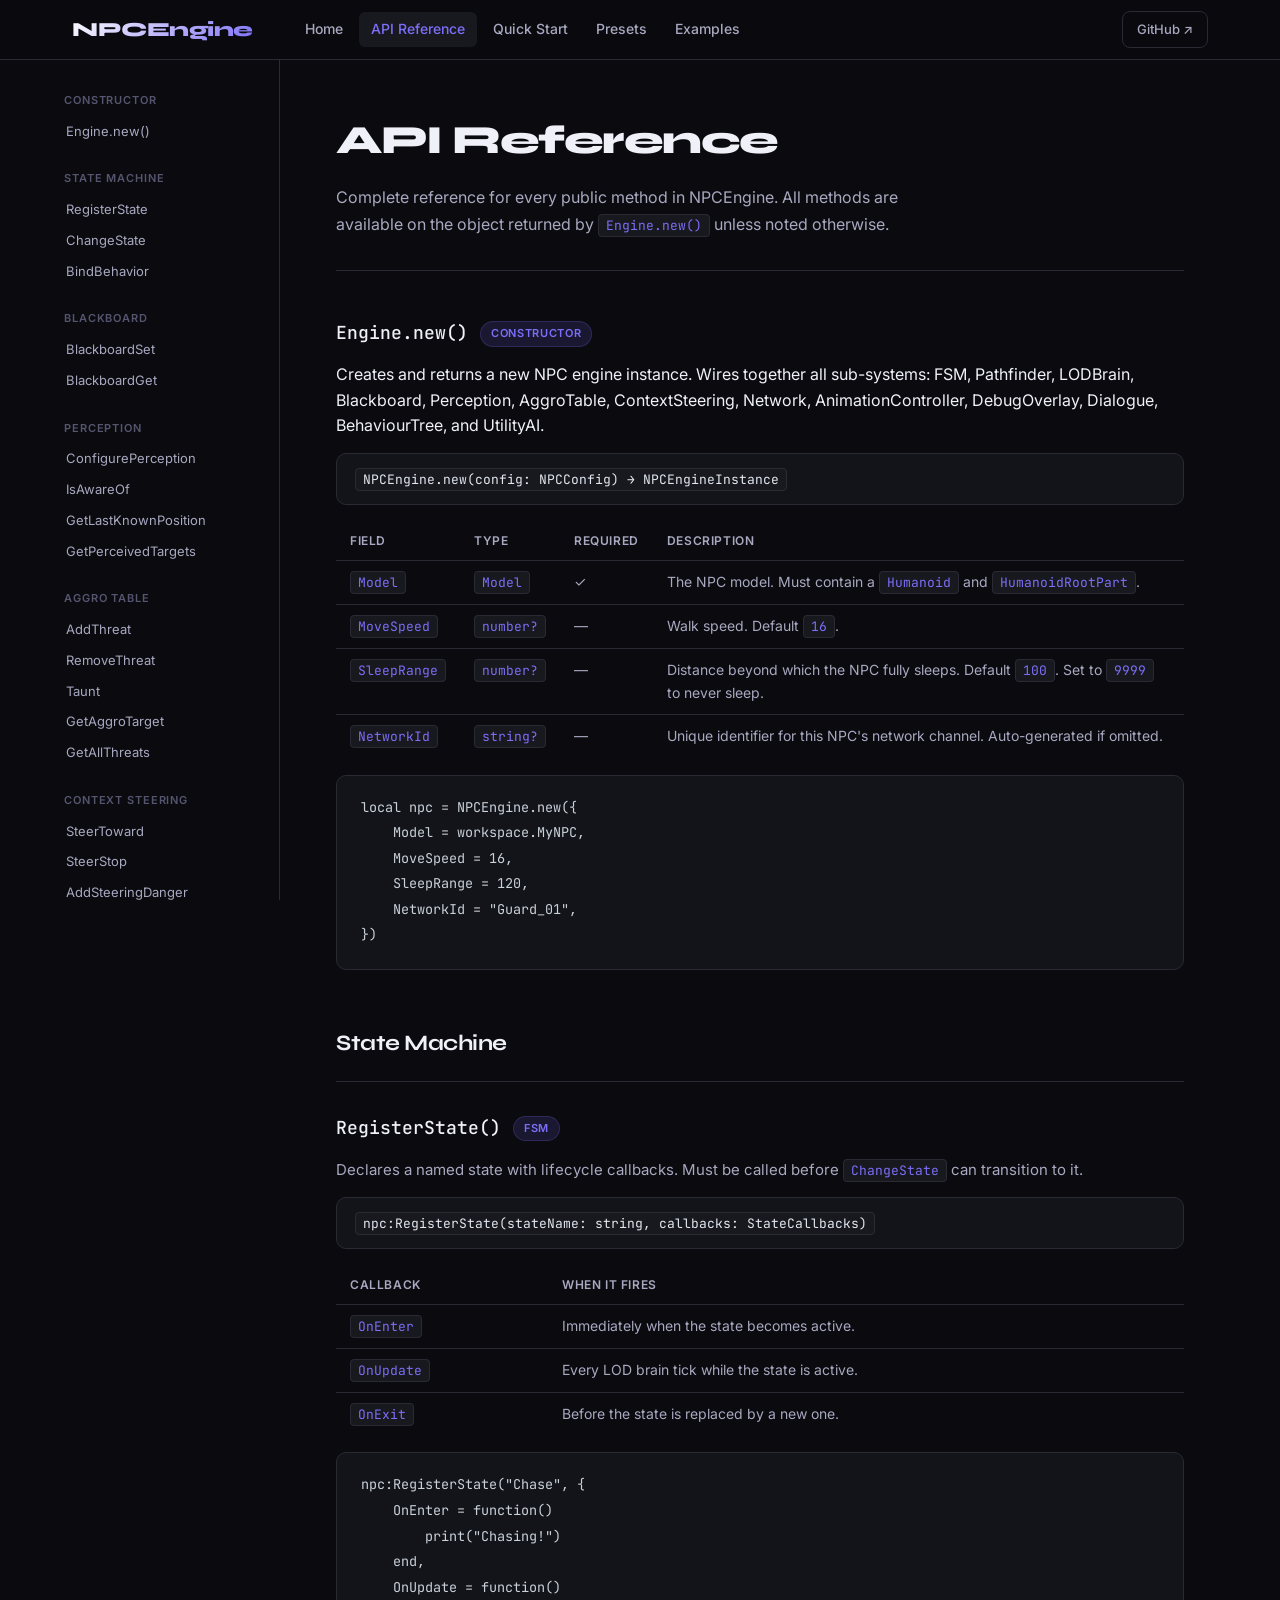
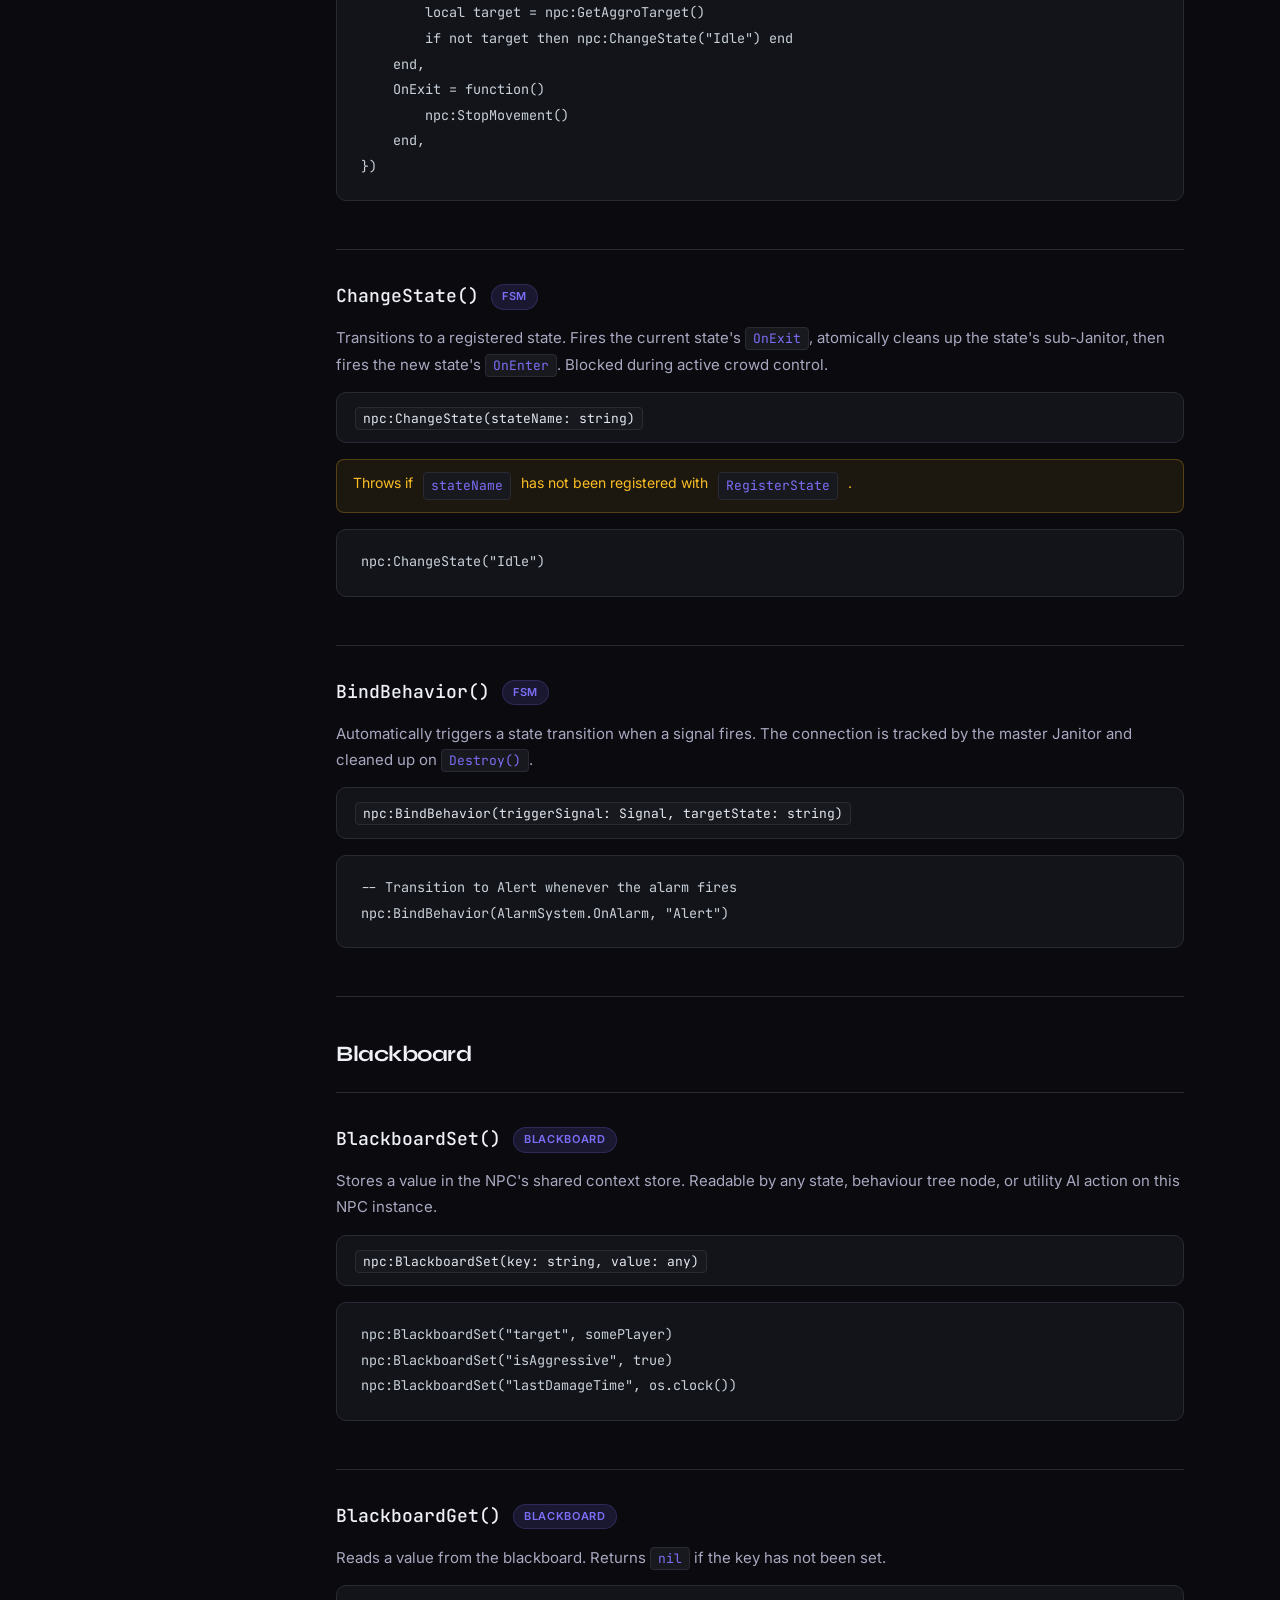
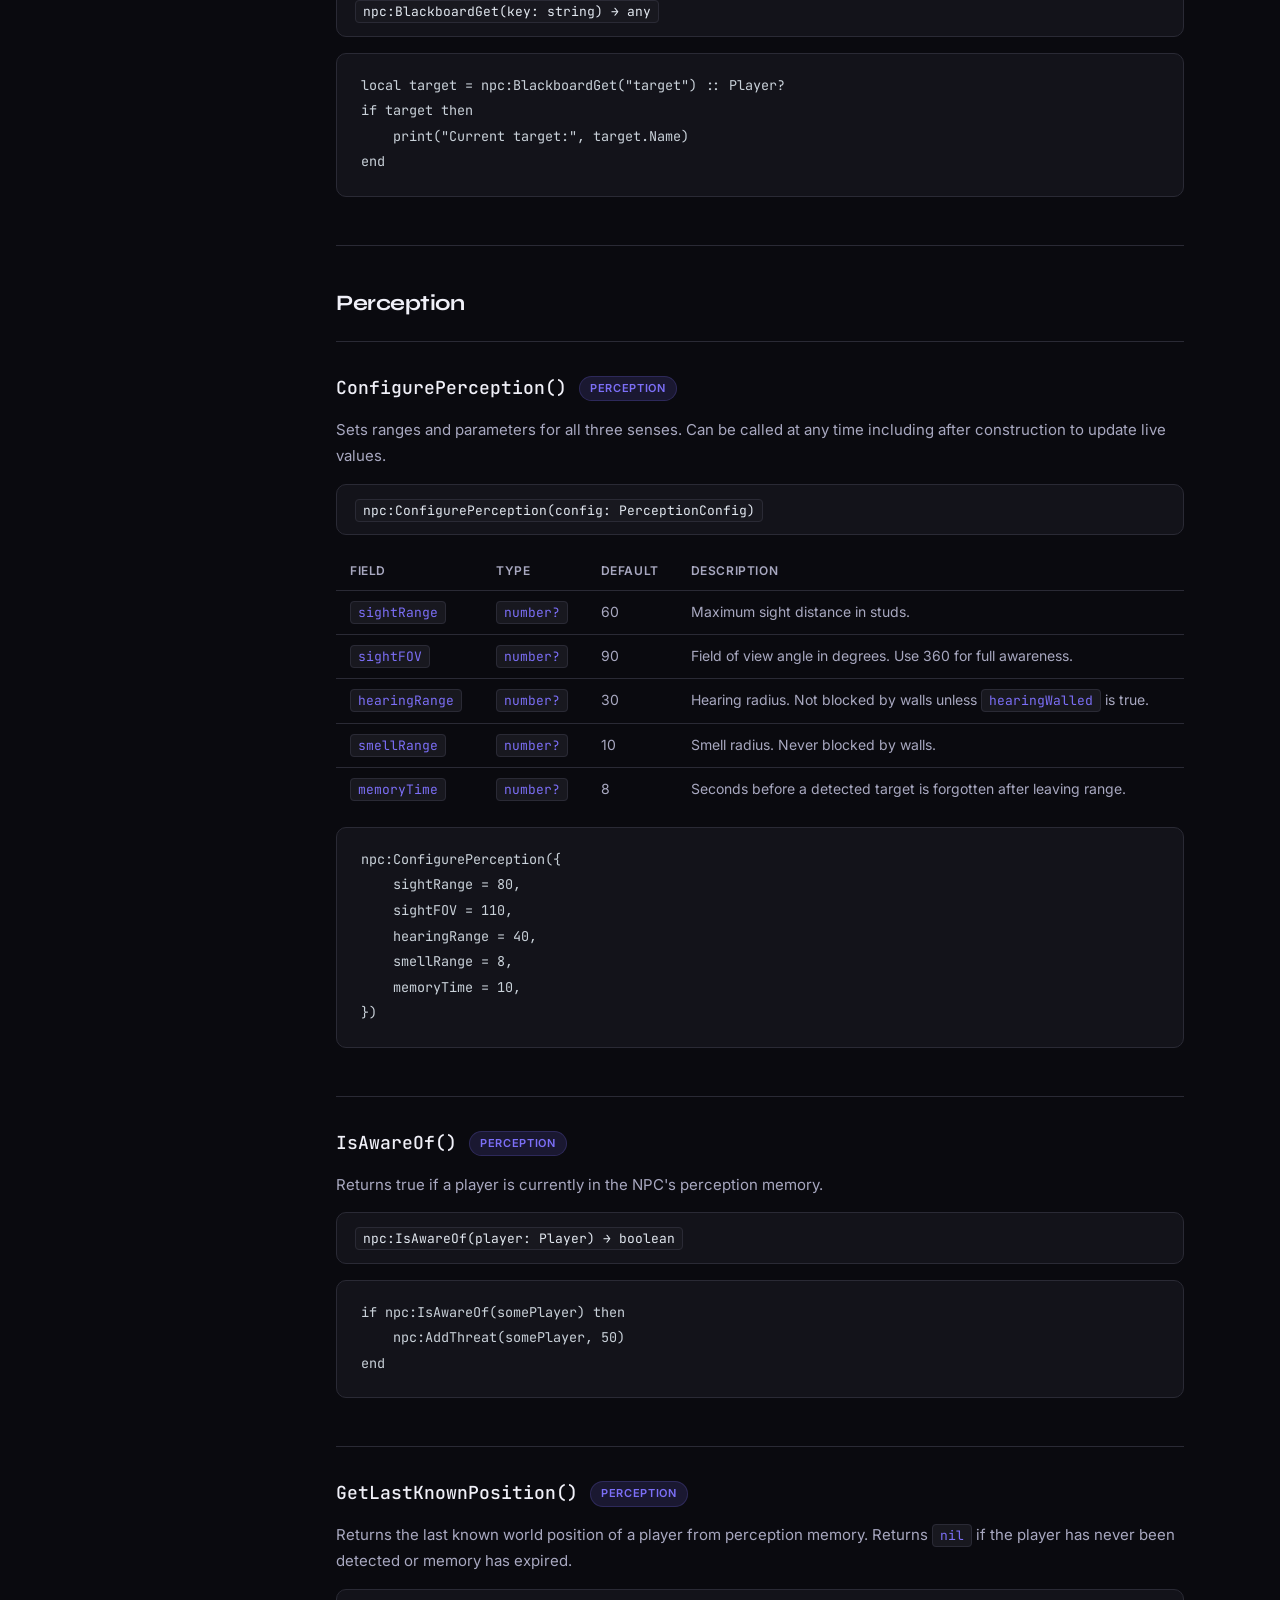
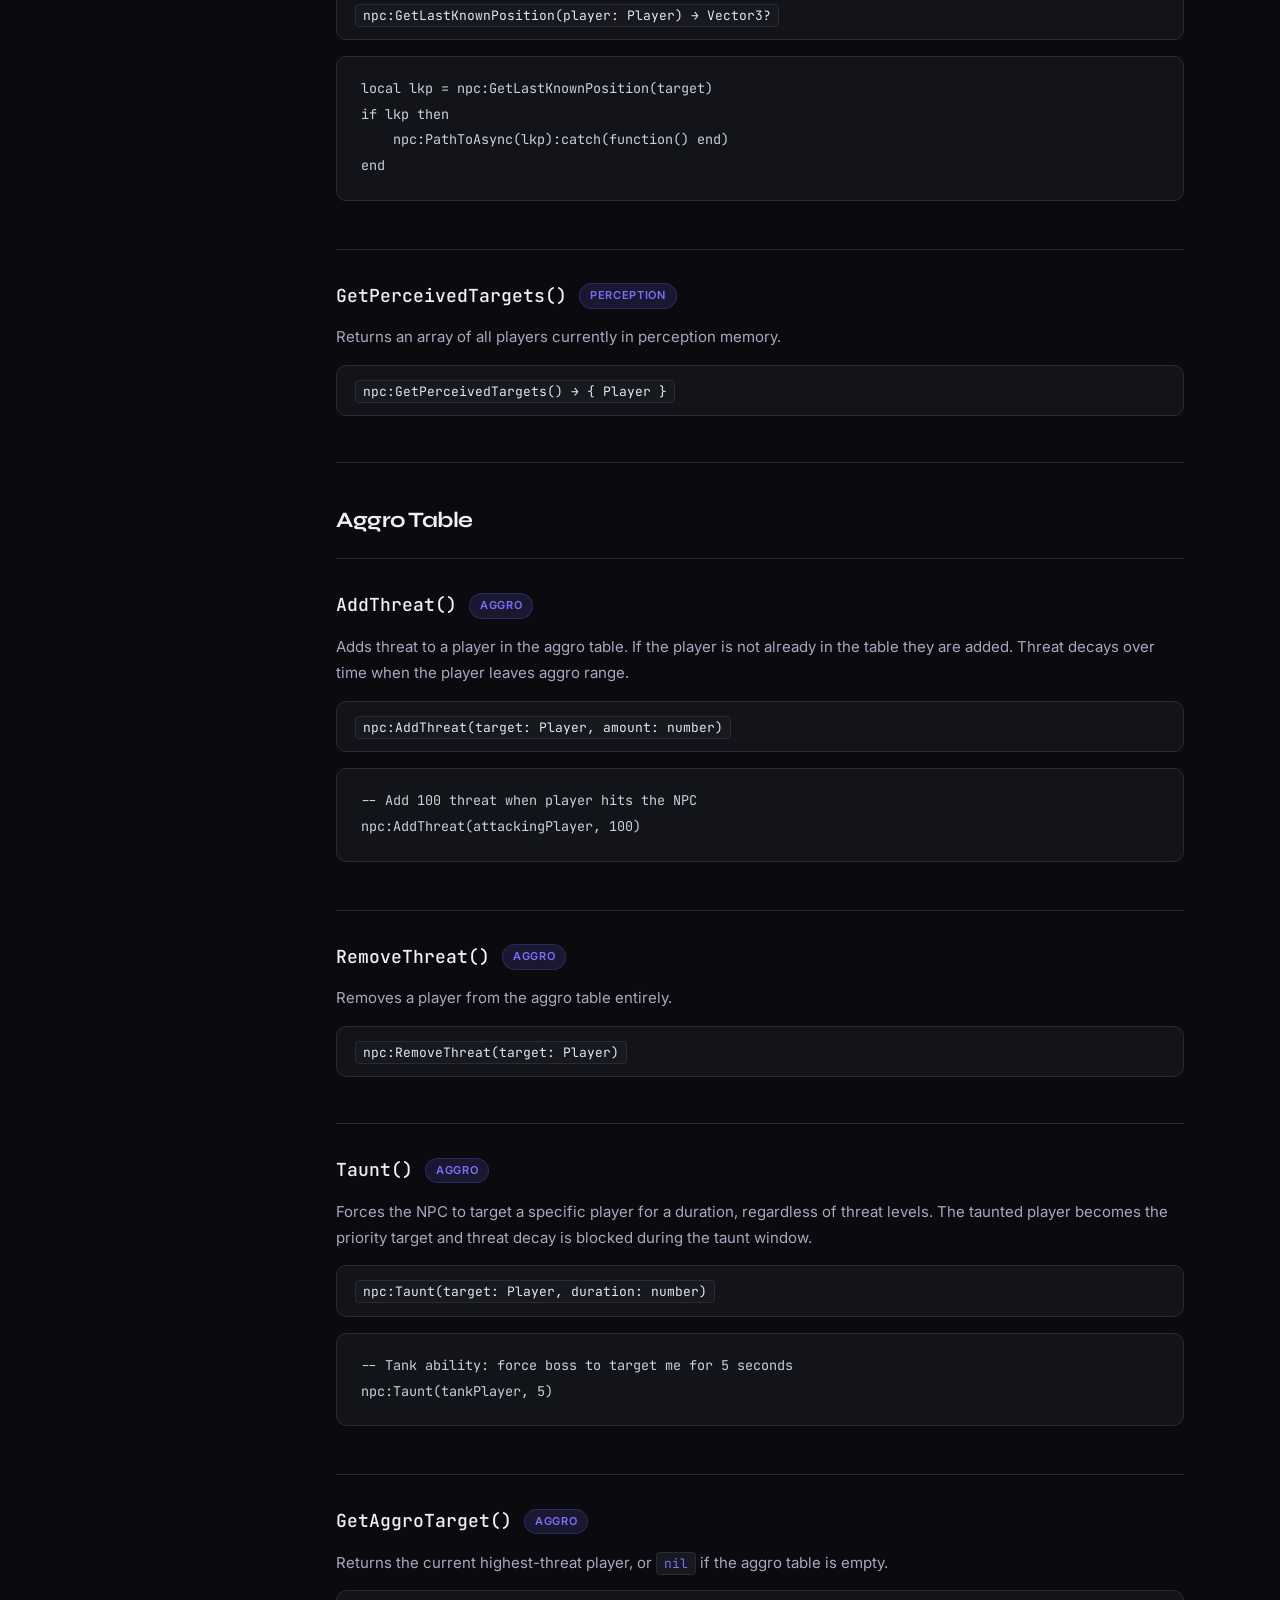
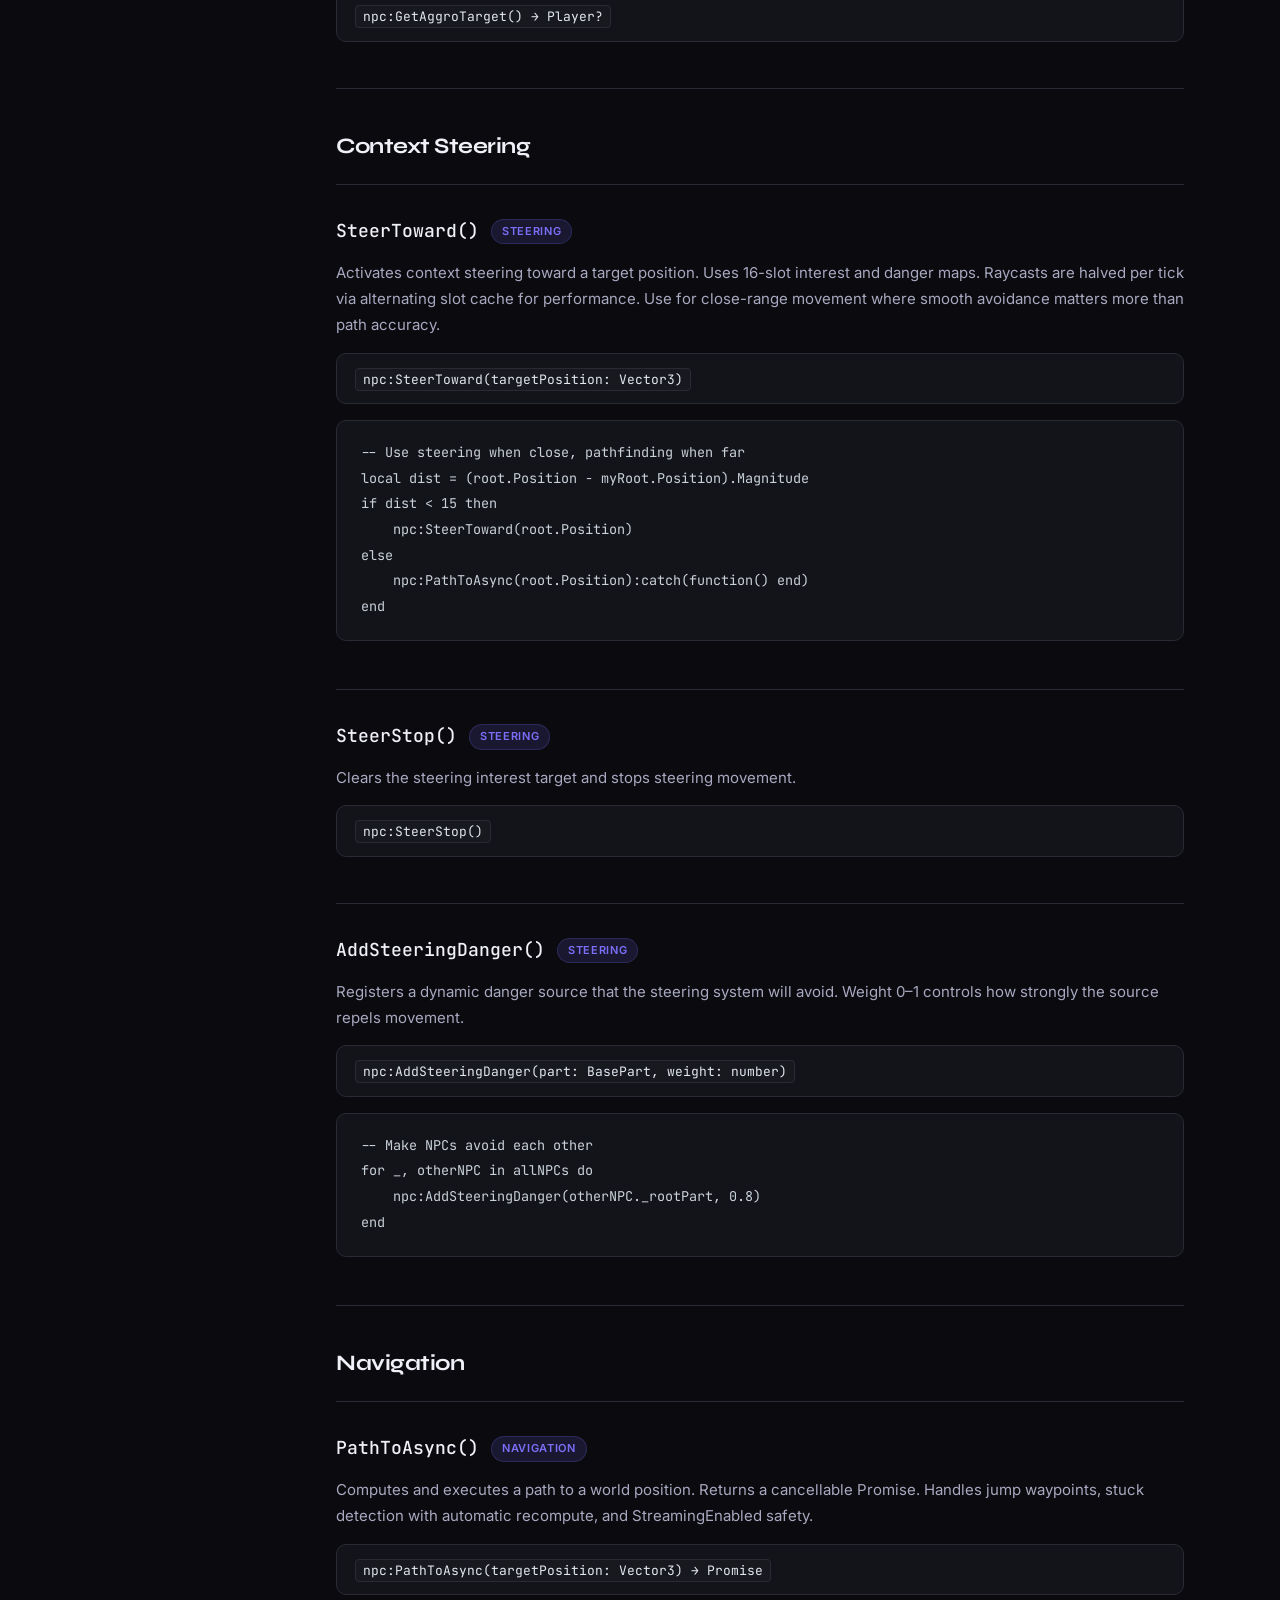
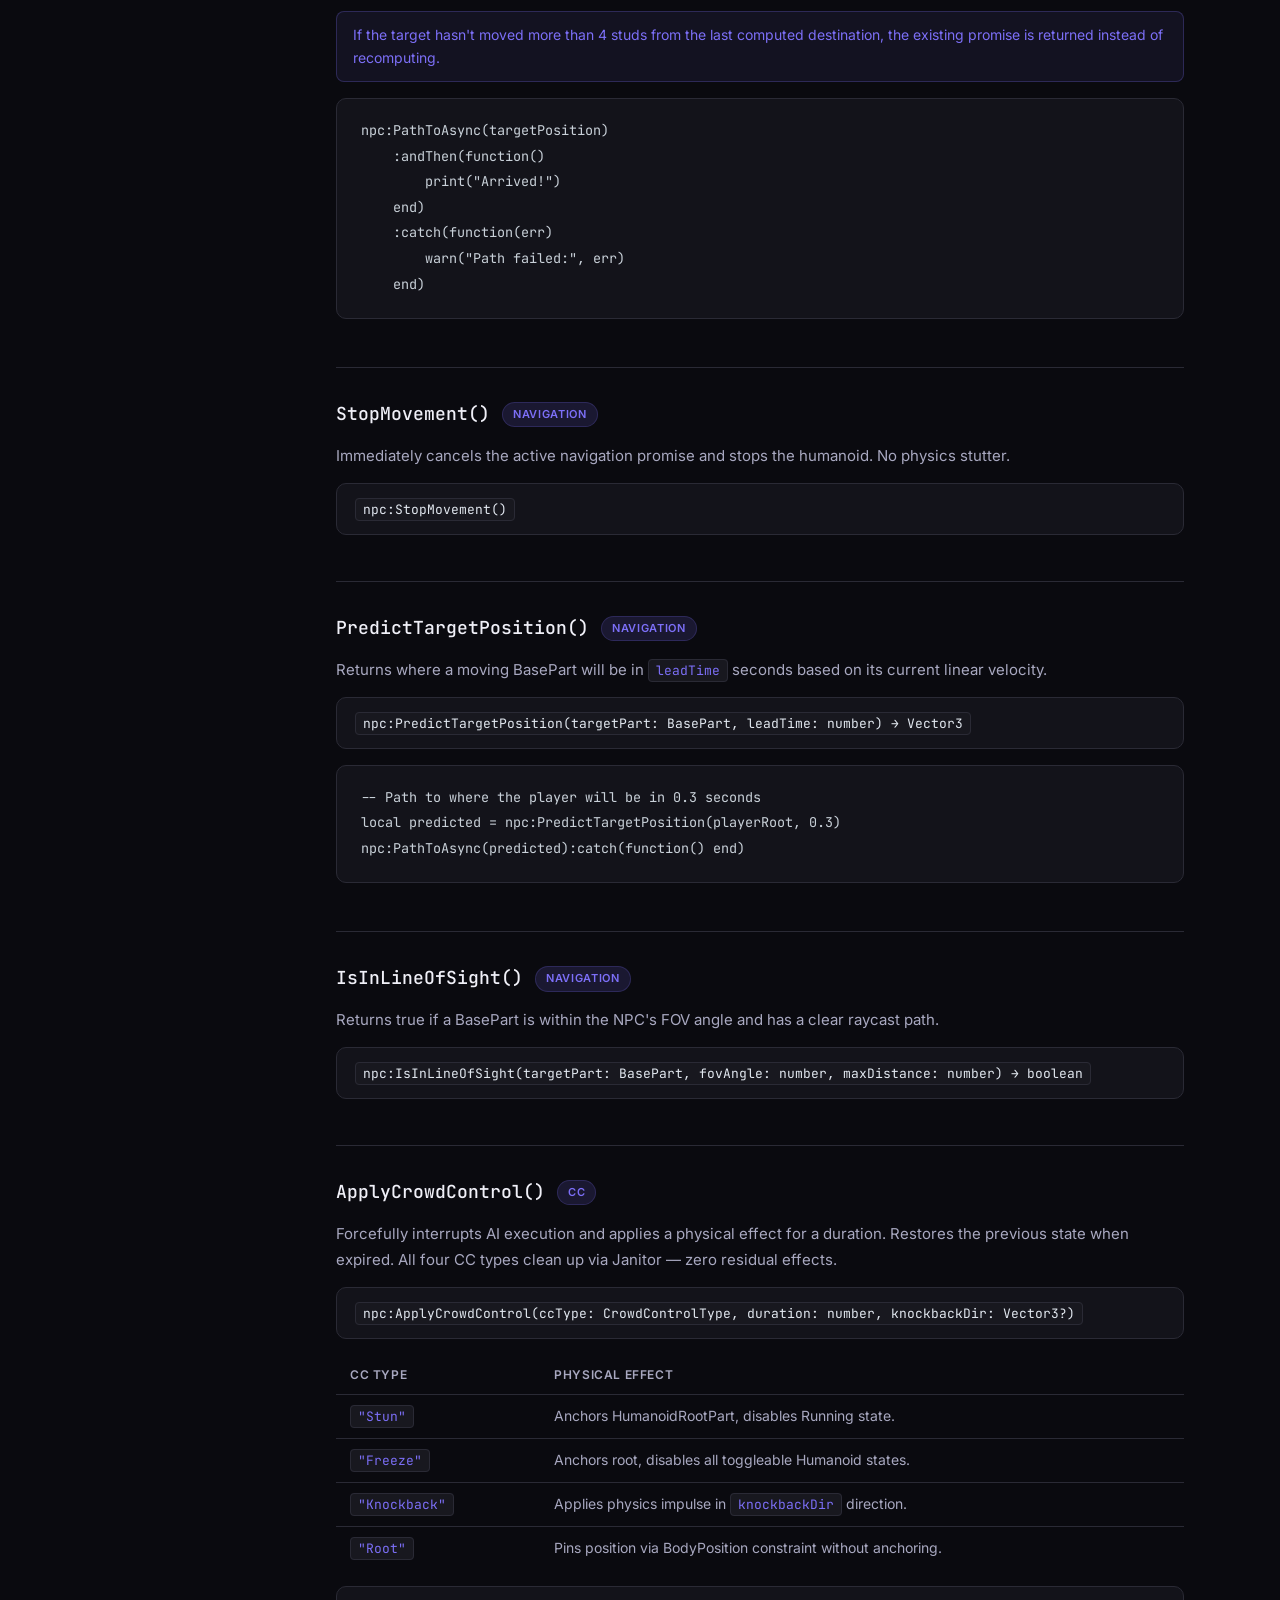
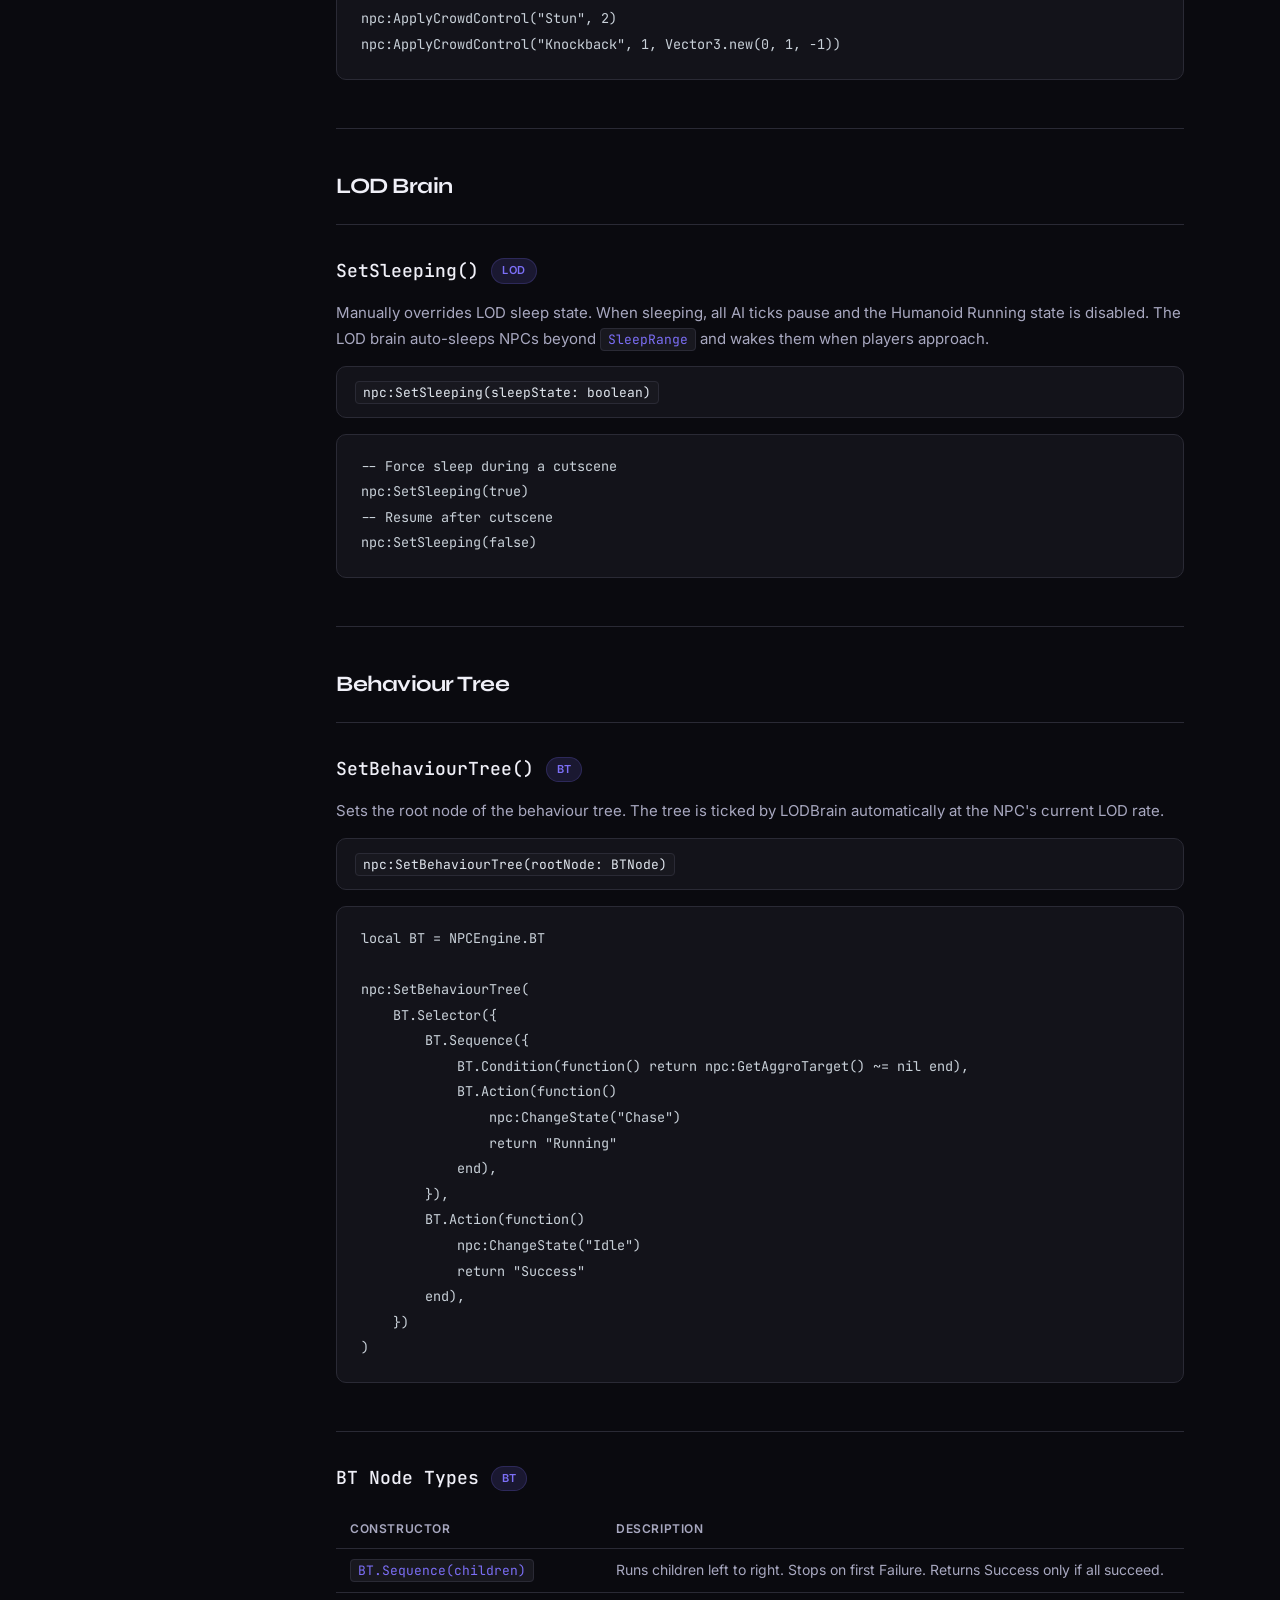
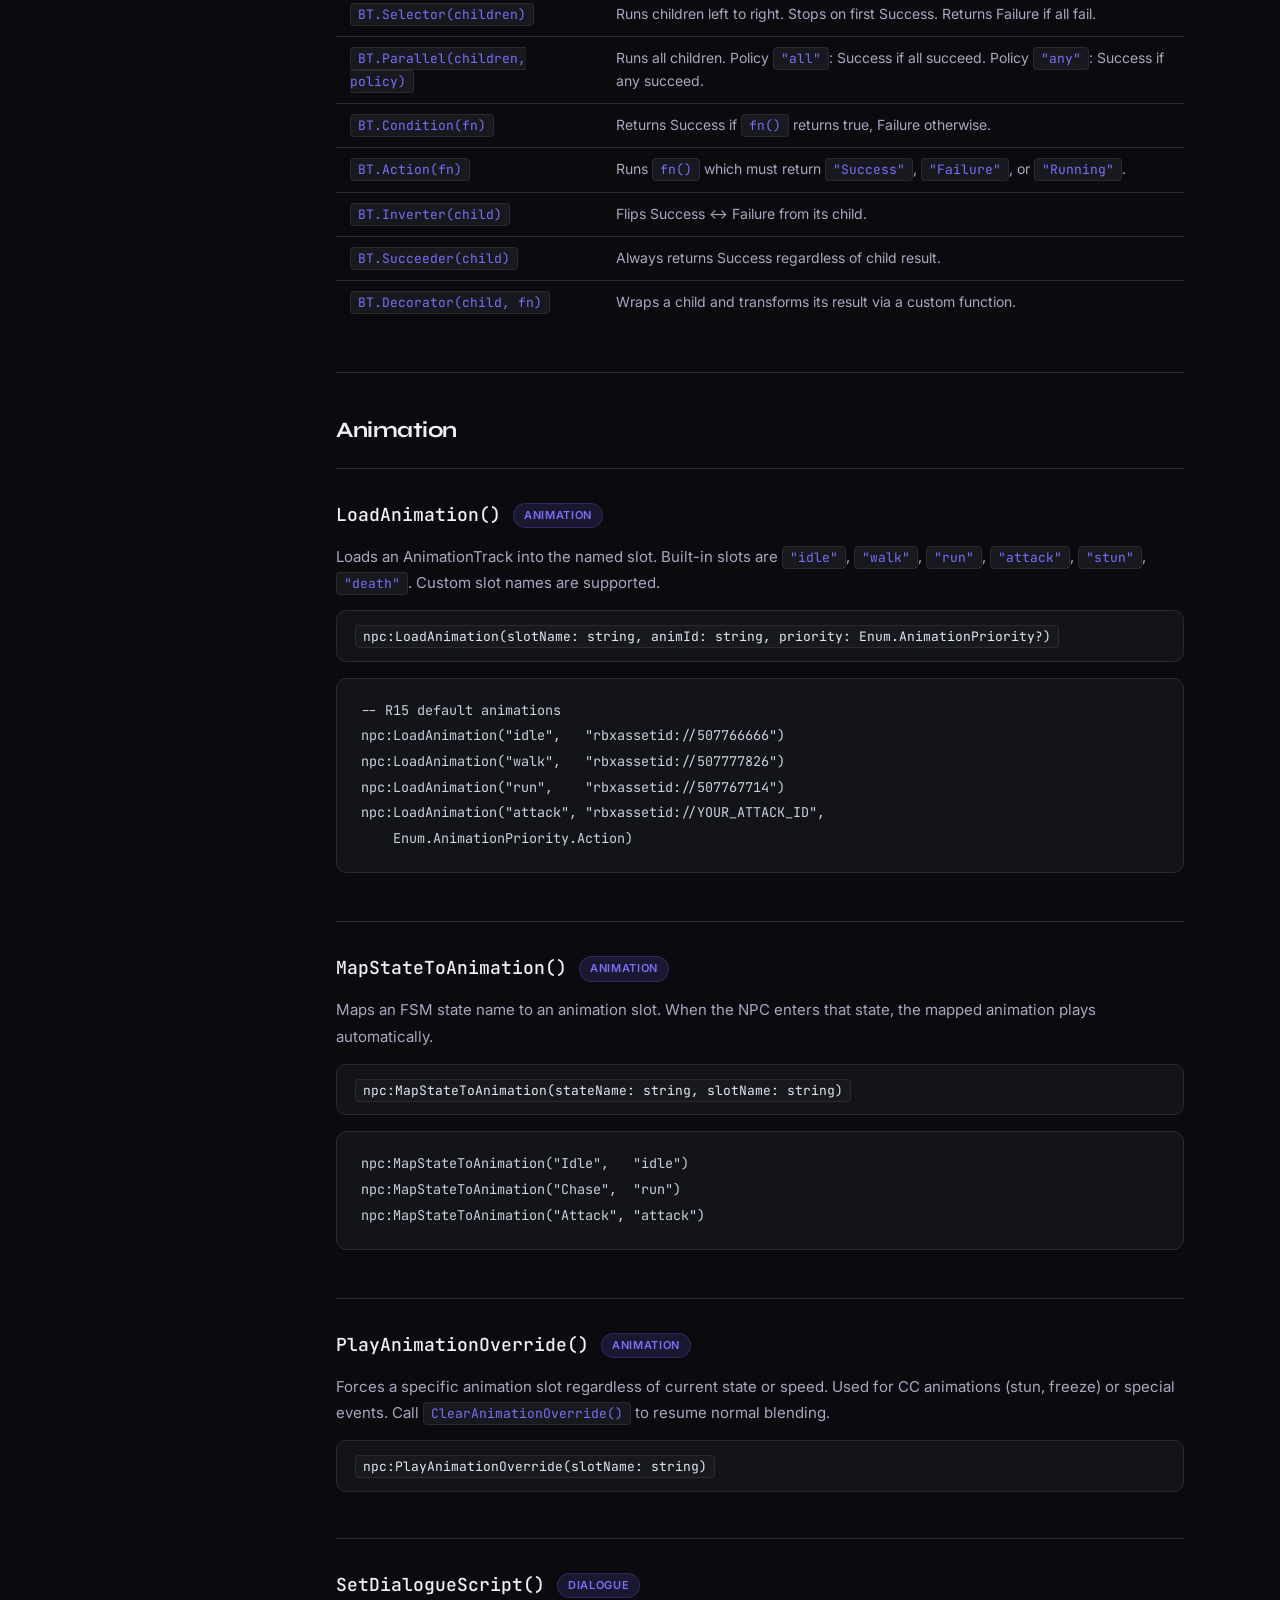
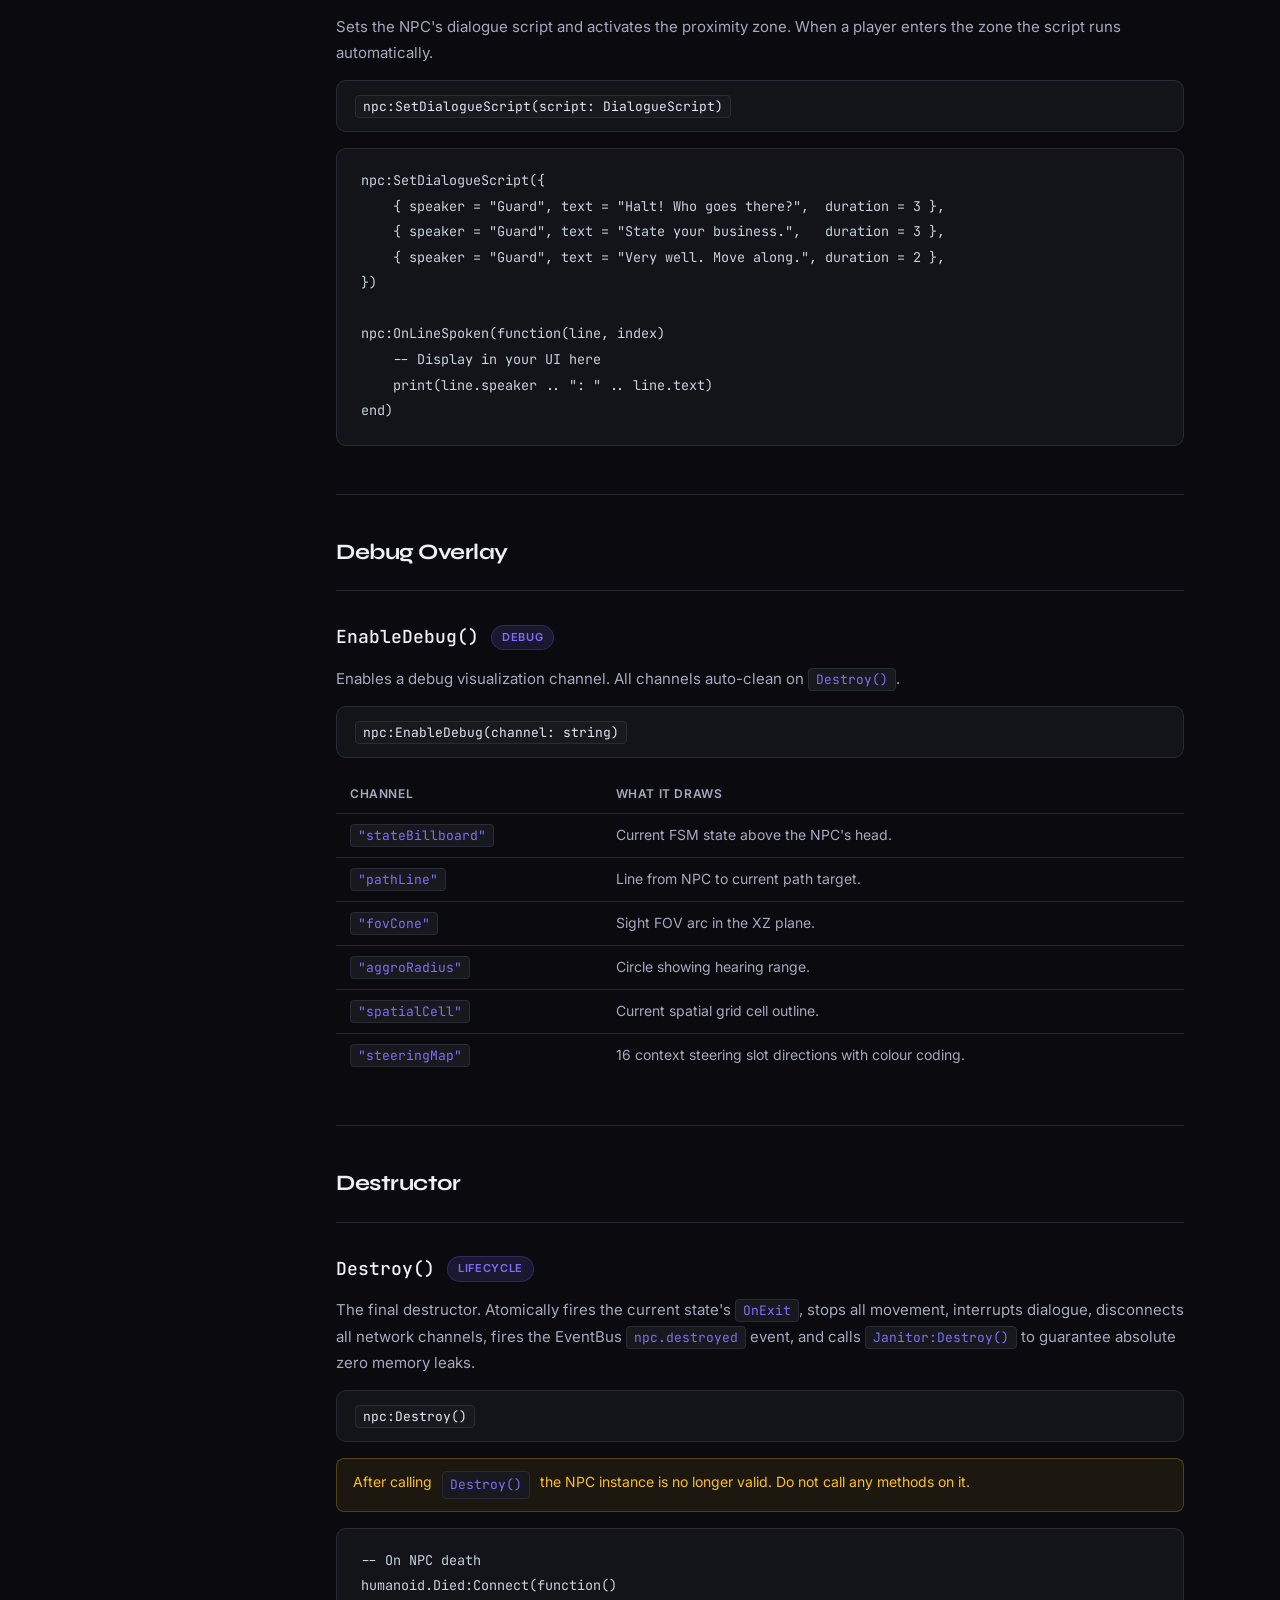
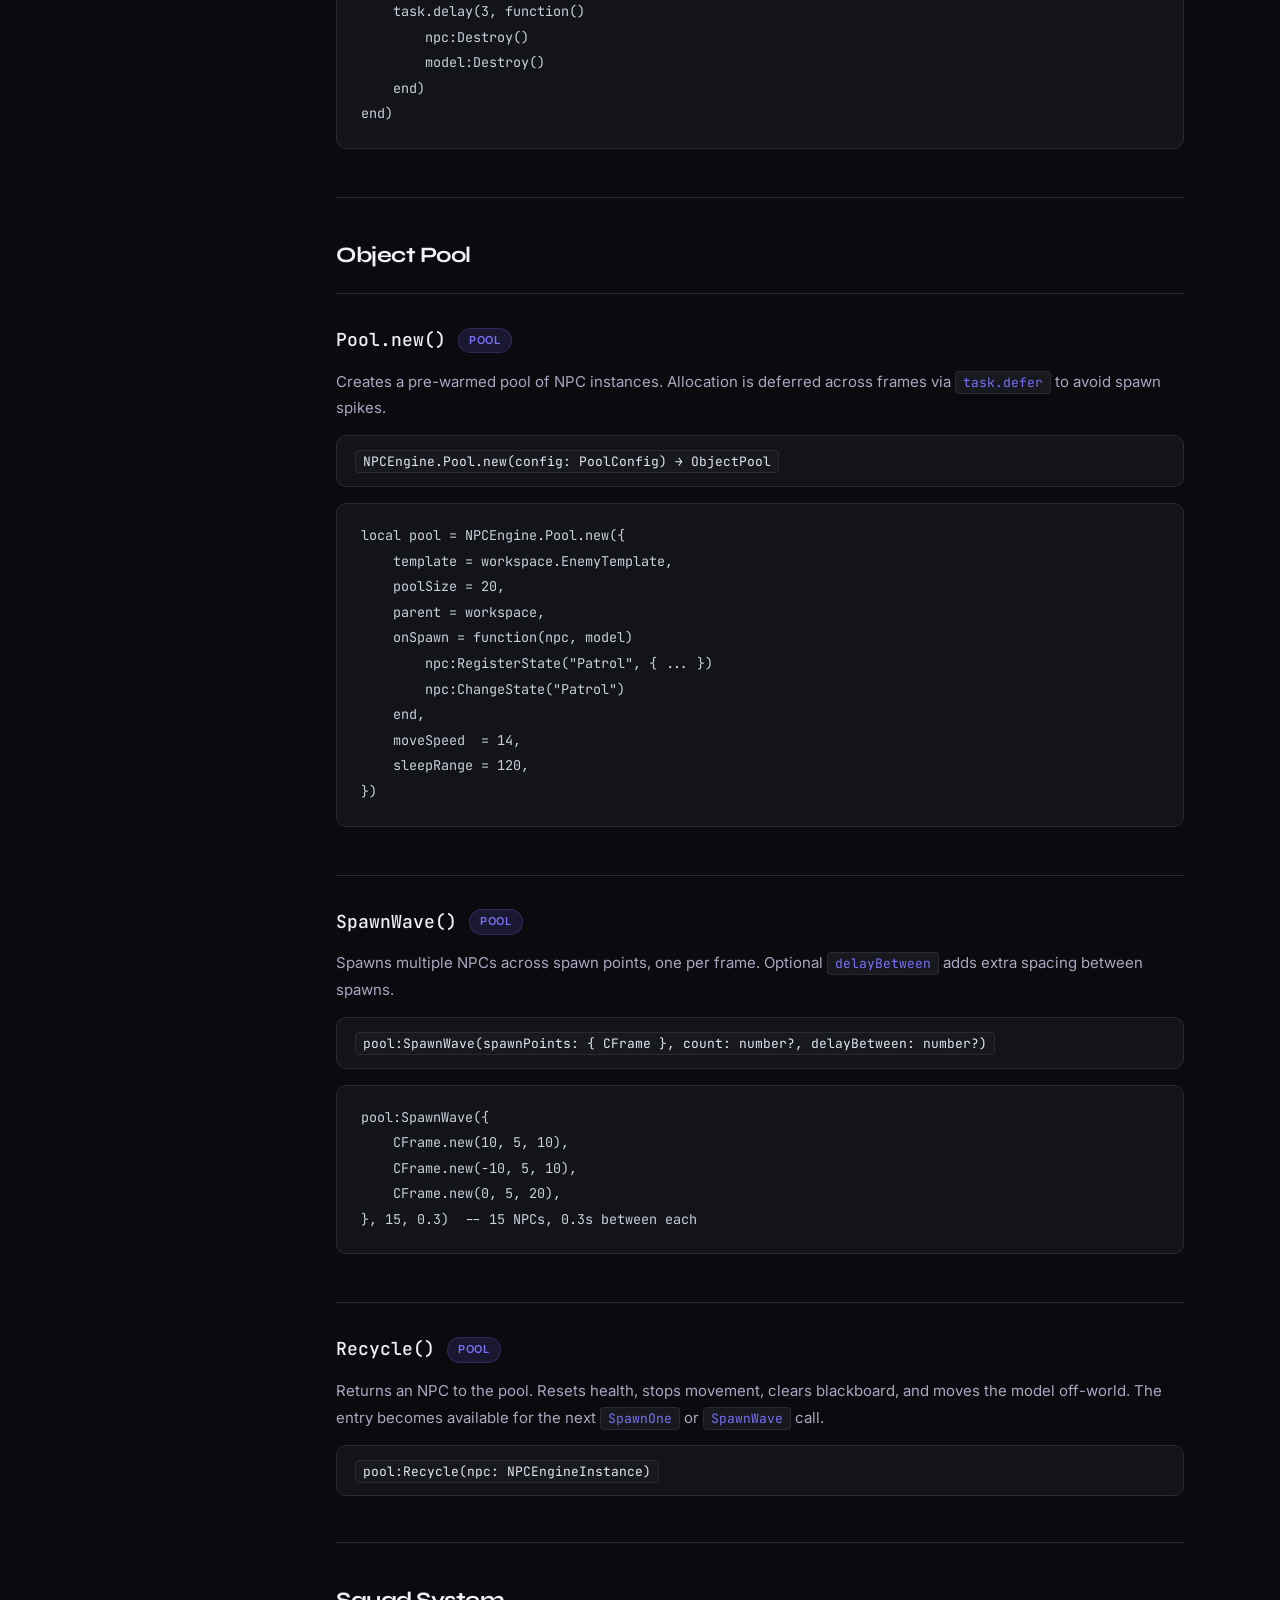
==== api.html @ 3be212b1 "Initialize NpcEngine-Docs" ====
<!DOCTYPE html>
<html lang="en">
<head>
<meta charset="UTF-8">
<meta name="viewport" content="width=device-width, initial-scale=1.0">
<title>API Reference — NPCEngine</title>
<link rel="stylesheet" href="css/style.css">
<link rel="preconnect" href="https://fonts.googleapis.com">
<link href="https://fonts.googleapis.com/css2?family=Inter:wght@400;500;600&family=JetBrains+Mono:wght@400;500&family=Syne:wght@700;800&display=swap" rel="stylesheet">
</head>
<body>

<nav class="nav">
  <div class="nav-inner">
    <a href="index.html" class="nav-logo">NPCEngine</a>
    <div class="nav-links">
      <a href="index.html">Home</a>
      <a href="api.html" class="active">API Reference</a>
      <a href="guide.html">Quick Start</a>
      <a href="presets.html">Presets</a>
      <a href="examples.html">Examples</a>
    </div>
    <a href="https://github.com/PPeter2/Npc-Engine" class="nav-github" target="_blank">GitHub ↗</a>
  </div>
</nav>

<div class="api-layout">

  <aside class="api-sidebar">
    <div class="sidebar-section">
      <div class="sidebar-title">Constructor</div>
      <a href="#engine-new">Engine.new()</a>
    </div>
    <div class="sidebar-section">
      <div class="sidebar-title" id="fsm">State Machine</div>
      <a href="#register-state">RegisterState</a>
      <a href="#change-state">ChangeState</a>
      <a href="#bind-behavior">BindBehavior</a>
    </div>
    <div class="sidebar-section">
      <div class="sidebar-title">Blackboard</div>
      <a href="#blackboard-set">BlackboardSet</a>
      <a href="#blackboard-get">BlackboardGet</a>
    </div>
    <div class="sidebar-section">
      <div class="sidebar-title">Perception</div>
      <a href="#configure-perception">ConfigurePerception</a>
      <a href="#is-aware-of">IsAwareOf</a>
      <a href="#get-last-known">GetLastKnownPosition</a>
      <a href="#get-perceived">GetPerceivedTargets</a>
    </div>
    <div class="sidebar-section">
      <div class="sidebar-title" id="aggro">Aggro Table</div>
      <a href="#add-threat">AddThreat</a>
      <a href="#remove-threat">RemoveThreat</a>
      <a href="#taunt">Taunt</a>
      <a href="#get-aggro">GetAggroTarget</a>
      <a href="#get-all-threats">GetAllThreats</a>
    </div>
    <div class="sidebar-section">
      <div class="sidebar-title" id="steering">Context Steering</div>
      <a href="#steer-toward">SteerToward</a>
      <a href="#steer-stop">SteerStop</a>
      <a href="#add-danger">AddSteeringDanger</a>
      <a href="#remove-danger">RemoveSteeringDanger</a>
    </div>
    <div class="sidebar-section">
      <div class="sidebar-title" id="pathfinder">Navigation</div>
      <a href="#path-to-async">PathToAsync</a>
      <a href="#stop-movement">StopMovement</a>
      <a href="#predict-target">PredictTargetPosition</a>
      <a href="#is-in-los">IsInLineOfSight</a>
    </div>
    <div class="sidebar-section">
      <div class="sidebar-title">Crowd Control</div>
      <a href="#apply-cc">ApplyCrowdControl</a>
    </div>
    <div class="sidebar-section">
      <div class="sidebar-title" id="lod">LOD</div>
      <a href="#set-sleeping">SetSleeping</a>
    </div>
    <div class="sidebar-section">
      <div class="sidebar-title" id="bt">Behaviour Tree</div>
      <a href="#set-bt">SetBehaviourTree</a>
      <a href="#tick-bt">TickBehaviourTree</a>
      <a href="#bt-nodes">BT Node Types</a>
    </div>
    <div class="sidebar-section">
      <div class="sidebar-title" id="anim">Animation</div>
      <a href="#load-anim">LoadAnimation</a>
      <a href="#map-state-anim">MapStateToAnimation</a>
      <a href="#play-override">PlayAnimationOverride</a>
      <a href="#clear-override">ClearAnimationOverride</a>
    </div>
    <div class="sidebar-section">
      <div class="sidebar-title" id="dialogue">Dialogue</div>
      <a href="#set-dialogue">SetDialogueScript</a>
      <a href="#set-dialogue-radius">SetDialogueRadius</a>
      <a href="#interrupt-dialogue">InterruptDialogue</a>
    </div>
    <div class="sidebar-section">
      <div class="sidebar-title">Debug</div>
      <a href="#enable-debug">EnableDebug</a>
      <a href="#disable-debug">DisableDebug</a>
      <a href="#enable-all-debug">EnableAllDebug</a>
    </div>
    <div class="sidebar-section">
      <div class="sidebar-title">Network</div>
      <a href="#on-state-changed">OnStateChanged</a>
      <a href="#on-position-sync">OnPositionSync</a>
      <a href="#on-cc-applied">OnCCApplied</a>
    </div>
    <div class="sidebar-section">
      <div class="sidebar-title">Destructor</div>
      <a href="#destroy">Destroy</a>
    </div>
    <div class="sidebar-section">
      <div class="sidebar-title" id="pool">Object Pool</div>
      <a href="#pool-new">Pool.new()</a>
      <a href="#spawn-one">SpawnOne</a>
      <a href="#spawn-wave">SpawnWave</a>
      <a href="#recycle">Recycle</a>
    </div>
    <div class="sidebar-section">
      <div class="sidebar-title" id="squad">Squad</div>
      <a href="#squad-new">Squad.new()</a>
      <a href="#add-member">AddMember</a>
      <a href="#set-formation">SetFormation</a>
      <a href="#set-group-state">SetGroupState</a>
    </div>
  </aside>

  <main class="api-main">

    <div class="api-header">
      <h1>API Reference</h1>
      <p>Complete reference for every public method in NPCEngine. All methods are available on the object returned by <code>Engine.new()</code> unless noted otherwise.</p>
    </div>
      <div class="method-header">
        <div class="method-name">Engine.new()</div>
        <div class="method-tag">Constructor</div>
      </div>
      <p>Creates and returns a new NPC engine instance. Wires together all sub-systems: FSM, Pathfinder, LODBrain, Blackboard, Perception, AggroTable, ContextSteering, Network, AnimationController, DebugOverlay, Dialogue, BehaviourTree, and UtilityAI.</p>
      <div class="method-sig">
        <code>NPCEngine.new(config: NPCConfig) → NPCEngineInstance</code>
      </div>
      <table class="param-table">
        <thead><tr><th>Field</th><th>Type</th><th>Required</th><th>Description</th></tr></thead>
        <tbody>
          <tr><td><code>Model</code></td><td><code>Model</code></td><td>✓</td><td>The NPC model. Must contain a <code>Humanoid</code> and <code>HumanoidRootPart</code>.</td></tr>
          <tr><td><code>MoveSpeed</code></td><td><code>number?</code></td><td>—</td><td>Walk speed. Default <code>16</code>.</td></tr>
          <tr><td><code>SleepRange</code></td><td><code>number?</code></td><td>—</td><td>Distance beyond which the NPC fully sleeps. Default <code>100</code>. Set to <code>9999</code> to never sleep.</td></tr>
          <tr><td><code>NetworkId</code></td><td><code>string?</code></td><td>—</td><td>Unique identifier for this NPC's network channel. Auto-generated if omitted.</td></tr>
        </tbody>
      </table>
      <pre><code class="language-lua">local npc = NPCEngine.new({
    Model = workspace.MyNPC,
    MoveSpeed = 16,
    SleepRange = 120,
    NetworkId = "Guard_01",
})</code></pre>
    </section>
    <div class="api-group-title" id="fsm-group">State Machine</div>

    <section class="api-section" id="register-state">
      <div class="method-header">
        <div class="method-name">RegisterState()</div>
        <div class="method-tag">FSM</div>
      </div>
      <p>Declares a named state with lifecycle callbacks. Must be called before <code>ChangeState</code> can transition to it.</p>
      <div class="method-sig"><code>npc:RegisterState(stateName: string, callbacks: StateCallbacks)</code></div>
      <table class="param-table">
        <thead><tr><th>Callback</th><th>When it fires</th></tr></thead>
        <tbody>
          <tr><td><code>OnEnter</code></td><td>Immediately when the state becomes active.</td></tr>
          <tr><td><code>OnUpdate</code></td><td>Every LOD brain tick while the state is active.</td></tr>
          <tr><td><code>OnExit</code></td><td>Before the state is replaced by a new one.</td></tr>
        </tbody>
      </table>
      <pre><code class="language-lua">npc:RegisterState("Chase", {
    OnEnter = function()
        print("Chasing!")
    end,
    OnUpdate = function()
        local target = npc:GetAggroTarget()
        if not target then npc:ChangeState("Idle") end
    end,
    OnExit = function()
        npc:StopMovement()
    end,
})</code></pre>
    </section>

    <section class="api-section" id="change-state">
      <div class="method-header">
        <div class="method-name">ChangeState()</div>
        <div class="method-tag">FSM</div>
      </div>
      <p>Transitions to a registered state. Fires the current state's <code>OnExit</code>, atomically cleans up the state's sub-Janitor, then fires the new state's <code>OnEnter</code>. Blocked during active crowd control.</p>
      <div class="method-sig"><code>npc:ChangeState(stateName: string)</code></div>
      <div class="notice notice-warn">Throws if <code>stateName</code> has not been registered with <code>RegisterState</code>.</div>
      <pre><code class="language-lua">npc:ChangeState("Idle")</code></pre>
    </section>

    <section class="api-section" id="bind-behavior">
      <div class="method-header">
        <div class="method-name">BindBehavior()</div>
        <div class="method-tag">FSM</div>
      </div>
      <p>Automatically triggers a state transition when a signal fires. The connection is tracked by the master Janitor and cleaned up on <code>Destroy()</code>.</p>
      <div class="method-sig"><code>npc:BindBehavior(triggerSignal: Signal, targetState: string)</code></div>
      <pre><code class="language-lua">-- Transition to Alert whenever the alarm fires
npc:BindBehavior(AlarmSystem.OnAlarm, "Alert")</code></pre>
    </section>
    <div class="api-group-title">Blackboard</div>

    <section class="api-section" id="blackboard-set">
      <div class="method-header">
        <div class="method-name">BlackboardSet()</div>
        <div class="method-tag">Blackboard</div>
      </div>
      <p>Stores a value in the NPC's shared context store. Readable by any state, behaviour tree node, or utility AI action on this NPC instance.</p>
      <div class="method-sig"><code>npc:BlackboardSet(key: string, value: any)</code></div>
      <pre><code class="language-lua">npc:BlackboardSet("target", somePlayer)
npc:BlackboardSet("isAggressive", true)
npc:BlackboardSet("lastDamageTime", os.clock())</code></pre>
    </section>

    <section class="api-section" id="blackboard-get">
      <div class="method-header">
        <div class="method-name">BlackboardGet()</div>
        <div class="method-tag">Blackboard</div>
      </div>
      <p>Reads a value from the blackboard. Returns <code>nil</code> if the key has not been set.</p>
      <div class="method-sig"><code>npc:BlackboardGet(key: string) → any</code></div>
      <pre><code class="language-lua">local target = npc:BlackboardGet("target") :: Player?
if target then
    print("Current target:", target.Name)
end</code></pre>
    </section>

    <div class="api-group-title" id="perception">Perception</div>

    <section class="api-section" id="configure-perception">
      <div class="method-header">
        <div class="method-name">ConfigurePerception()</div>
        <div class="method-tag">Perception</div>
      </div>
      <p>Sets ranges and parameters for all three senses. Can be called at any time including after construction to update live values.</p>
      <div class="method-sig"><code>npc:ConfigurePerception(config: PerceptionConfig)</code></div>
      <table class="param-table">
        <thead><tr><th>Field</th><th>Type</th><th>Default</th><th>Description</th></tr></thead>
        <tbody>
          <tr><td><code>sightRange</code></td><td><code>number?</code></td><td>60</td><td>Maximum sight distance in studs.</td></tr>
          <tr><td><code>sightFOV</code></td><td><code>number?</code></td><td>90</td><td>Field of view angle in degrees. Use 360 for full awareness.</td></tr>
          <tr><td><code>hearingRange</code></td><td><code>number?</code></td><td>30</td><td>Hearing radius. Not blocked by walls unless <code>hearingWalled</code> is true.</td></tr>
          <tr><td><code>smellRange</code></td><td><code>number?</code></td><td>10</td><td>Smell radius. Never blocked by walls.</td></tr>
          <tr><td><code>memoryTime</code></td><td><code>number?</code></td><td>8</td><td>Seconds before a detected target is forgotten after leaving range.</td></tr>
        </tbody>
      </table>
      <pre><code class="language-lua">npc:ConfigurePerception({
    sightRange = 80,
    sightFOV = 110,
    hearingRange = 40,
    smellRange = 8,
    memoryTime = 10,
})</code></pre>
    </section>

    <section class="api-section" id="is-aware-of">
      <div class="method-header">
        <div class="method-name">IsAwareOf()</div>
        <div class="method-tag">Perception</div>
      </div>
      <p>Returns true if a player is currently in the NPC's perception memory.</p>
      <div class="method-sig"><code>npc:IsAwareOf(player: Player) → boolean</code></div>
      <pre><code class="language-lua">if npc:IsAwareOf(somePlayer) then
    npc:AddThreat(somePlayer, 50)
end</code></pre>
    </section>

    <section class="api-section" id="get-last-known">
      <div class="method-header">
        <div class="method-name">GetLastKnownPosition()</div>
        <div class="method-tag">Perception</div>
      </div>
      <p>Returns the last known world position of a player from perception memory. Returns <code>nil</code> if the player has never been detected or memory has expired.</p>
      <div class="method-sig"><code>npc:GetLastKnownPosition(player: Player) → Vector3?</code></div>
      <pre><code class="language-lua">local lkp = npc:GetLastKnownPosition(target)
if lkp then
    npc:PathToAsync(lkp):catch(function() end)
end</code></pre>
    </section>

    <section class="api-section" id="get-perceived">
      <div class="method-header">
        <div class="method-name">GetPerceivedTargets()</div>
        <div class="method-tag">Perception</div>
      </div>
      <p>Returns an array of all players currently in perception memory.</p>
      <div class="method-sig"><code>npc:GetPerceivedTargets() → { Player }</code></div>
    </section>
    <div class="api-group-title" id="aggro-group">Aggro Table</div>

    <section class="api-section" id="add-threat">
      <div class="method-header">
        <div class="method-name">AddThreat()</div>
        <div class="method-tag">Aggro</div>
      </div>
      <p>Adds threat to a player in the aggro table. If the player is not already in the table they are added. Threat decays over time when the player leaves aggro range.</p>
      <div class="method-sig"><code>npc:AddThreat(target: Player, amount: number)</code></div>
      <pre><code class="language-lua">-- Add 100 threat when player hits the NPC
npc:AddThreat(attackingPlayer, 100)</code></pre>
    </section>

    <section class="api-section" id="remove-threat">
      <div class="method-header">
        <div class="method-name">RemoveThreat()</div>
        <div class="method-tag">Aggro</div>
      </div>
      <p>Removes a player from the aggro table entirely.</p>
      <div class="method-sig"><code>npc:RemoveThreat(target: Player)</code></div>
    </section>

    <section class="api-section" id="taunt">
      <div class="method-header">
        <div class="method-name">Taunt()</div>
        <div class="method-tag">Aggro</div>
      </div>
      <p>Forces the NPC to target a specific player for a duration, regardless of threat levels. The taunted player becomes the priority target and threat decay is blocked during the taunt window.</p>
      <div class="method-sig"><code>npc:Taunt(target: Player, duration: number)</code></div>
      <pre><code class="language-lua">-- Tank ability: force boss to target me for 5 seconds
npc:Taunt(tankPlayer, 5)</code></pre>
    </section>

    <section class="api-section" id="get-aggro">
      <div class="method-header">
        <div class="method-name">GetAggroTarget()</div>
        <div class="method-tag">Aggro</div>
      </div>
      <p>Returns the current highest-threat player, or <code>nil</code> if the aggro table is empty.</p>
      <div class="method-sig"><code>npc:GetAggroTarget() → Player?</code></div>
    </section>
    <div class="api-group-title" id="steering-group">Context Steering</div>

    <section class="api-section" id="steer-toward">
      <div class="method-header">
        <div class="method-name">SteerToward()</div>
        <div class="method-tag">Steering</div>
      </div>
      <p>Activates context steering toward a target position. Uses 16-slot interest and danger maps. Raycasts are halved per tick via alternating slot cache for performance. Use for close-range movement where smooth avoidance matters more than path accuracy.</p>
      <div class="method-sig"><code>npc:SteerToward(targetPosition: Vector3)</code></div>
      <pre><code class="language-lua">-- Use steering when close, pathfinding when far
local dist = (root.Position - myRoot.Position).Magnitude
if dist < 15 then
    npc:SteerToward(root.Position)
else
    npc:PathToAsync(root.Position):catch(function() end)
end</code></pre>
    </section>

    <section class="api-section" id="steer-stop">
      <div class="method-header">
        <div class="method-name">SteerStop()</div>
        <div class="method-tag">Steering</div>
      </div>
      <p>Clears the steering interest target and stops steering movement.</p>
      <div class="method-sig"><code>npc:SteerStop()</code></div>
    </section>

    <section class="api-section" id="add-danger">
      <div class="method-header">
        <div class="method-name">AddSteeringDanger()</div>
        <div class="method-tag">Steering</div>
      </div>
      <p>Registers a dynamic danger source that the steering system will avoid. Weight 0–1 controls how strongly the source repels movement.</p>
      <div class="method-sig"><code>npc:AddSteeringDanger(part: BasePart, weight: number)</code></div>
      <pre><code class="language-lua">-- Make NPCs avoid each other
for _, otherNPC in allNPCs do
    npc:AddSteeringDanger(otherNPC._rootPart, 0.8)
end</code></pre>
    </section>
    <div class="api-group-title" id="nav-group">Navigation</div>

    <section class="api-section" id="path-to-async">
      <div class="method-header">
        <div class="method-name">PathToAsync()</div>
        <div class="method-tag">Navigation</div>
      </div>
      <p>Computes and executes a path to a world position. Returns a cancellable Promise. Handles jump waypoints, stuck detection with automatic recompute, and StreamingEnabled safety.</p>
      <div class="method-sig"><code>npc:PathToAsync(targetPosition: Vector3) → Promise</code></div>
      <div class="notice notice-info">If the target hasn't moved more than 4 studs from the last computed destination, the existing promise is returned instead of recomputing.</div>
      <pre><code class="language-lua">npc:PathToAsync(targetPosition)
    :andThen(function()
        print("Arrived!")
    end)
    :catch(function(err)
        warn("Path failed:", err)
    end)</code></pre>
    </section>

    <section class="api-section" id="stop-movement">
      <div class="method-header">
        <div class="method-name">StopMovement()</div>
        <div class="method-tag">Navigation</div>
      </div>
      <p>Immediately cancels the active navigation promise and stops the humanoid. No physics stutter.</p>
      <div class="method-sig"><code>npc:StopMovement()</code></div>
    </section>

    <section class="api-section" id="predict-target">
      <div class="method-header">
        <div class="method-name">PredictTargetPosition()</div>
        <div class="method-tag">Navigation</div>
      </div>
      <p>Returns where a moving BasePart will be in <code>leadTime</code> seconds based on its current linear velocity.</p>
      <div class="method-sig"><code>npc:PredictTargetPosition(targetPart: BasePart, leadTime: number) → Vector3</code></div>
      <pre><code class="language-lua">-- Path to where the player will be in 0.3 seconds
local predicted = npc:PredictTargetPosition(playerRoot, 0.3)
npc:PathToAsync(predicted):catch(function() end)</code></pre>
    </section>

    <section class="api-section" id="is-in-los">
      <div class="method-header">
        <div class="method-name">IsInLineOfSight()</div>
        <div class="method-tag">Navigation</div>
      </div>
      <p>Returns true if a BasePart is within the NPC's FOV angle and has a clear raycast path.</p>
      <div class="method-sig"><code>npc:IsInLineOfSight(targetPart: BasePart, fovAngle: number, maxDistance: number) → boolean</code></div>
    </section>

    <section class="api-section" id="apply-cc">
      <div class="method-header">
        <div class="method-name">ApplyCrowdControl()</div>
        <div class="method-tag">CC</div>
      </div>
      <p>Forcefully interrupts AI execution and applies a physical effect for a duration. Restores the previous state when expired. All four CC types clean up via Janitor — zero residual effects.</p>
      <div class="method-sig"><code>npc:ApplyCrowdControl(ccType: CrowdControlType, duration: number, knockbackDir: Vector3?)</code></div>
      <table class="param-table">
        <thead><tr><th>CC Type</th><th>Physical effect</th></tr></thead>
        <tbody>
          <tr><td><code>"Stun"</code></td><td>Anchors HumanoidRootPart, disables Running state.</td></tr>
          <tr><td><code>"Freeze"</code></td><td>Anchors root, disables all toggleable Humanoid states.</td></tr>
          <tr><td><code>"Knockback"</code></td><td>Applies physics impulse in <code>knockbackDir</code> direction.</td></tr>
          <tr><td><code>"Root"</code></td><td>Pins position via BodyPosition constraint without anchoring.</td></tr>
        </tbody>
      </table>
      <pre><code class="language-lua">npc:ApplyCrowdControl("Stun", 2)
npc:ApplyCrowdControl("Knockback", 1, Vector3.new(0, 1, -1))</code></pre>
    </section>
    <div class="api-group-title" id="lod-group">LOD Brain</div>

    <section class="api-section" id="set-sleeping">
      <div class="method-header">
        <div class="method-name">SetSleeping()</div>
        <div class="method-tag">LOD</div>
      </div>
      <p>Manually overrides LOD sleep state. When sleeping, all AI ticks pause and the Humanoid Running state is disabled. The LOD brain auto-sleeps NPCs beyond <code>SleepRange</code> and wakes them when players approach.</p>
      <div class="method-sig"><code>npc:SetSleeping(sleepState: boolean)</code></div>
      <pre><code class="language-lua">-- Force sleep during a cutscene
npc:SetSleeping(true)
-- Resume after cutscene
npc:SetSleeping(false)</code></pre>
    </section>
    <div class="api-group-title" id="bt-group">Behaviour Tree</div>

    <section class="api-section" id="set-bt">
      <div class="method-header">
        <div class="method-name">SetBehaviourTree()</div>
        <div class="method-tag">BT</div>
      </div>
      <p>Sets the root node of the behaviour tree. The tree is ticked by LODBrain automatically at the NPC's current LOD rate.</p>
      <div class="method-sig"><code>npc:SetBehaviourTree(rootNode: BTNode)</code></div>
      <pre><code class="language-lua">local BT = NPCEngine.BT

npc:SetBehaviourTree(
    BT.Selector({
        BT.Sequence({
            BT.Condition(function() return npc:GetAggroTarget() ~= nil end),
            BT.Action(function()
                npc:ChangeState("Chase")
                return "Running"
            end),
        }),
        BT.Action(function()
            npc:ChangeState("Idle")
            return "Success"
        end),
    })
)</code></pre>
    </section>

    <section class="api-section" id="bt-nodes">
      <div class="method-header">
        <div class="method-name">BT Node Types</div>
        <div class="method-tag">BT</div>
      </div>
      <table class="param-table">
        <thead><tr><th>Constructor</th><th>Description</th></tr></thead>
        <tbody>
          <tr><td><code>BT.Sequence(children)</code></td><td>Runs children left to right. Stops on first Failure. Returns Success only if all succeed.</td></tr>
          <tr><td><code>BT.Selector(children)</code></td><td>Runs children left to right. Stops on first Success. Returns Failure if all fail.</td></tr>
          <tr><td><code>BT.Parallel(children, policy)</code></td><td>Runs all children. Policy <code>"all"</code>: Success if all succeed. Policy <code>"any"</code>: Success if any succeed.</td></tr>
          <tr><td><code>BT.Condition(fn)</code></td><td>Returns Success if <code>fn()</code> returns true, Failure otherwise.</td></tr>
          <tr><td><code>BT.Action(fn)</code></td><td>Runs <code>fn()</code> which must return <code>"Success"</code>, <code>"Failure"</code>, or <code>"Running"</code>.</td></tr>
          <tr><td><code>BT.Inverter(child)</code></td><td>Flips Success ↔ Failure from its child.</td></tr>
          <tr><td><code>BT.Succeeder(child)</code></td><td>Always returns Success regardless of child result.</td></tr>
          <tr><td><code>BT.Decorator(child, fn)</code></td><td>Wraps a child and transforms its result via a custom function.</td></tr>
        </tbody>
      </table>
    </section>
    <div class="api-group-title" id="anim-group">Animation</div>

    <section class="api-section" id="load-anim">
      <div class="method-header">
        <div class="method-name">LoadAnimation()</div>
        <div class="method-tag">Animation</div>
      </div>
      <p>Loads an AnimationTrack into the named slot. Built-in slots are <code>"idle"</code>, <code>"walk"</code>, <code>"run"</code>, <code>"attack"</code>, <code>"stun"</code>, <code>"death"</code>. Custom slot names are supported.</p>
      <div class="method-sig"><code>npc:LoadAnimation(slotName: string, animId: string, priority: Enum.AnimationPriority?)</code></div>
      <pre><code class="language-lua">-- R15 default animations
npc:LoadAnimation("idle",   "rbxassetid://507766666")
npc:LoadAnimation("walk",   "rbxassetid://507777826")
npc:LoadAnimation("run",    "rbxassetid://507767714")
npc:LoadAnimation("attack", "rbxassetid://YOUR_ATTACK_ID",
    Enum.AnimationPriority.Action)</code></pre>
    </section>

    <section class="api-section" id="map-state-anim">
      <div class="method-header">
        <div class="method-name">MapStateToAnimation()</div>
        <div class="method-tag">Animation</div>
      </div>
      <p>Maps an FSM state name to an animation slot. When the NPC enters that state, the mapped animation plays automatically.</p>
      <div class="method-sig"><code>npc:MapStateToAnimation(stateName: string, slotName: string)</code></div>
      <pre><code class="language-lua">npc:MapStateToAnimation("Idle",   "idle")
npc:MapStateToAnimation("Chase",  "run")
npc:MapStateToAnimation("Attack", "attack")</code></pre>
    </section>

    <section class="api-section" id="play-override">
      <div class="method-header">
        <div class="method-name">PlayAnimationOverride()</div>
        <div class="method-tag">Animation</div>
      </div>
      <p>Forces a specific animation slot regardless of current state or speed. Used for CC animations (stun, freeze) or special events. Call <code>ClearAnimationOverride()</code> to resume normal blending.</p>
      <div class="method-sig"><code>npc:PlayAnimationOverride(slotName: string)</code></div>
    </section>
    <section class="api-section" id="set-dialogue">
      <div class="method-header">
        <div class="method-name">SetDialogueScript()</div>
        <div class="method-tag">Dialogue</div>
      </div>
      <p>Sets the NPC's dialogue script and activates the proximity zone. When a player enters the zone the script runs automatically.</p>
      <div class="method-sig"><code>npc:SetDialogueScript(script: DialogueScript)</code></div>
      <pre><code class="language-lua">npc:SetDialogueScript({
    { speaker = "Guard", text = "Halt! Who goes there?",  duration = 3 },
    { speaker = "Guard", text = "State your business.",   duration = 3 },
    { speaker = "Guard", text = "Very well. Move along.", duration = 2 },
})

npc:OnLineSpoken(function(line, index)
    -- Display in your UI here
    print(line.speaker .. ": " .. line.text)
end)</code></pre>
    </section>
    <div class="api-group-title">Debug Overlay</div>

    <section class="api-section" id="enable-debug">
      <div class="method-header">
        <div class="method-name">EnableDebug()</div>
        <div class="method-tag">Debug</div>
      </div>
      <p>Enables a debug visualization channel. All channels auto-clean on <code>Destroy()</code>.</p>
      <div class="method-sig"><code>npc:EnableDebug(channel: string)</code></div>
      <table class="param-table">
        <thead><tr><th>Channel</th><th>What it draws</th></tr></thead>
        <tbody>
          <tr><td><code>"stateBillboard"</code></td><td>Current FSM state above the NPC's head.</td></tr>
          <tr><td><code>"pathLine"</code></td><td>Line from NPC to current path target.</td></tr>
          <tr><td><code>"fovCone"</code></td><td>Sight FOV arc in the XZ plane.</td></tr>
          <tr><td><code>"aggroRadius"</code></td><td>Circle showing hearing range.</td></tr>
          <tr><td><code>"spatialCell"</code></td><td>Current spatial grid cell outline.</td></tr>
          <tr><td><code>"steeringMap"</code></td><td>16 context steering slot directions with colour coding.</td></tr>
        </tbody>
      </table>
    </section>
    <div class="api-group-title">Destructor</div>

    <section class="api-section" id="destroy">
      <div class="method-header">
        <div class="method-name">Destroy()</div>
        <div class="method-tag">Lifecycle</div>
      </div>
      <p>The final destructor. Atomically fires the current state's <code>OnExit</code>, stops all movement, interrupts dialogue, disconnects all network channels, fires the EventBus <code>npc.destroyed</code> event, and calls <code>Janitor:Destroy()</code> to guarantee absolute zero memory leaks.</p>
      <div class="method-sig"><code>npc:Destroy()</code></div>
      <div class="notice notice-warn">After calling <code>Destroy()</code> the NPC instance is no longer valid. Do not call any methods on it.</div>
      <pre><code class="language-lua">-- On NPC death
humanoid.Died:Connect(function()
    task.delay(3, function()
        npc:Destroy()
        model:Destroy()
    end)
end)</code></pre>
    </section>
    <div class="api-group-title" id="pool-group">Object Pool</div>

    <section class="api-section" id="pool-new">
      <div class="method-header">
        <div class="method-name">Pool.new()</div>
        <div class="method-tag">Pool</div>
      </div>
      <p>Creates a pre-warmed pool of NPC instances. Allocation is deferred across frames via <code>task.defer</code> to avoid spawn spikes.</p>
      <div class="method-sig"><code>NPCEngine.Pool.new(config: PoolConfig) → ObjectPool</code></div>
      <pre><code class="language-lua">local pool = NPCEngine.Pool.new({
    template = workspace.EnemyTemplate,
    poolSize = 20,
    parent = workspace,
    onSpawn = function(npc, model)
        npc:RegisterState("Patrol", { ... })
        npc:ChangeState("Patrol")
    end,
    moveSpeed  = 14,
    sleepRange = 120,
})</code></pre>
    </section>

    <section class="api-section" id="spawn-wave">
      <div class="method-header">
        <div class="method-name">SpawnWave()</div>
        <div class="method-tag">Pool</div>
      </div>
      <p>Spawns multiple NPCs across spawn points, one per frame. Optional <code>delayBetween</code> adds extra spacing between spawns.</p>
      <div class="method-sig"><code>pool:SpawnWave(spawnPoints: { CFrame }, count: number?, delayBetween: number?)</code></div>
      <pre><code class="language-lua">pool:SpawnWave({
    CFrame.new(10, 5, 10),
    CFrame.new(-10, 5, 10),
    CFrame.new(0, 5, 20),
}, 15, 0.3)  -- 15 NPCs, 0.3s between each</code></pre>
    </section>

    <section class="api-section" id="recycle">
      <div class="method-header">
        <div class="method-name">Recycle()</div>
        <div class="method-tag">Pool</div>
      </div>
      <p>Returns an NPC to the pool. Resets health, stops movement, clears blackboard, and moves the model off-world. The entry becomes available for the next <code>SpawnOne</code> or <code>SpawnWave</code> call.</p>
      <div class="method-sig"><code>pool:Recycle(npc: NPCEngineInstance)</code></div>
    </section>
    <div class="api-group-title" id="squad-group">Squad System</div>

    <section class="api-section" id="squad-new">
      <div class="method-header">
        <div class="method-name">Squad.new()</div>
        <div class="method-tag">Squad</div>
      </div>
      <p>Creates a squad that manages multiple NPCs with a shared blackboard, formation movement, and group state transitions.</p>
      <div class="method-sig"><code>NPCEngine.Squad.new(config: SquadConfig, masterJanitor: any) → GroupAI</code></div>
      <pre><code class="language-lua">local Janitor = require(Packages.Janitor)
local janitor = Janitor.new()

local squad = NPCEngine.Squad.new({
    name = "Alpha",
    formation = "wedge",
    leaderPolicy = "healthiest",
}, janitor)

squad:AddMember(npc1)
squad:AddMember(npc2)
squad:AddMember(npc3)

squad:SetGroupState("Chase")
squad:SetShared("target", somePlayer)</code></pre>
    </section>

    <section class="api-section" id="set-formation">
      <div class="method-header">
        <div class="method-name">SetFormation()</div>
        <div class="method-tag">Squad</div>
      </div>
      <p>Changes the squad's movement formation. Call <code>TickFormation()</code> every heartbeat to apply positions to followers.</p>
      <div class="method-sig"><code>squad:SetFormation(formationName: string)</code></div>
      <table class="param-table">
        <thead><tr><th>Formation</th><th>Shape</th></tr></thead>
        <tbody>
          <tr><td><code>"line"</code></td><td>Followers trail directly behind leader.</td></tr>
          <tr><td><code>"wedge"</code></td><td>V-shape behind leader.</td></tr>
          <tr><td><code>"flanks"</code></td><td>Two columns either side of leader.</td></tr>
          <tr><td><code>"circle"</code></td><td>Followers surround a central point.</td></tr>
        </tbody>
      </table>
    </section>

  </main>
</div>

<footer class="footer">
  <div class="container">
    <div class="footer-inner">
      <div class="footer-brand">
        <div class="footer-logo">NPCEngine</div>
        <div class="footer-tagline">Enterprise-grade NPC framework for Roblox</div>
      </div>
      <div class="footer-links">
        <div class="footer-col">
          <div class="footer-col-title">Docs</div>
          <a href="guide.html">Quick Start</a>
          <a href="api.html">API Reference</a>
          <a href="presets.html">Presets</a>
          <a href="examples.html">Examples</a>
        </div>
      </div>
    </div>
    <div class="footer-bottom">Built with Luau · Powered by Wally · © 2026 NPCEngine</div>
  </div>
</footer>

<script src="js/main.js"></script>
</body>
</html>
---- css/style.css ----
*, *::before, *::after {
    box-sizing: border-box;
    margin: 0;
    padding: 0;
}

:root {
    --bg:           #0a0a0f;
    --bg-2:         #111118;
    --bg-3:         #18181f;
    --bg-4:         #1e1e28;
    --border:       #2a2a35;
    --border-2:     #333340;
    --text:         #f0f0f8;
    --text-2:       #a8a8c0;
    --text-3:       #6868808;
    --accent:       #7c6ff7;
    --accent-2:     #5a52d5;
    --accent-glow:  rgba(124, 111, 247, 0.15);
    --green:        #4ade80;
    --yellow:       #fbbf24;
    --red:          #f87171;
    --code-bg:      #13131a;
    --radius:       10px;
    --radius-lg:    16px;
    --nav-h:        60px;
    --font:         'Inter', system-ui, sans-serif;
    --font-mono:    'JetBrains Mono', 'Fira Code', monospace;
    --font-display: 'Syne', sans-serif;
    --transition:   0.18s ease;
}

html {
    scroll-behavior: smooth;
    font-size: 16px;
}

body {
    font-family: var(--font);
    background: var(--bg);
    color: var(--text);
    line-height: 1.6;
    -webkit-font-smoothing: antialiased;
}

a {
    color: var(--accent);
    text-decoration: none;
    transition: color var(--transition), opacity var(--transition);
}

a:hover {
    opacity: 0.8;
}

.nav {
    position: sticky;
    top: 0;
    z-index: 100;
    height: var(--nav-h);
    background: rgba(10, 10, 15, 0.85);
    backdrop-filter: blur(16px);
    -webkit-backdrop-filter: blur(16px);
    border-bottom: 1px solid var(--border);
}

.nav-inner {
    max-width: 1200px;
    margin: 0 auto;
    padding: 0 32px;
    height: 100%;
    display: flex;
    align-items: center;
    gap: 40px;
}

.nav-logo {
    font-family: var(--font-display);
    font-size: 20px;
    font-weight: 800;
    color: var(--text);
    letter-spacing: -0.5px;
    background: linear-gradient(135deg, #fff 0%, var(--accent) 100%);
    -webkit-background-clip: text;
    -webkit-text-fill-color: transparent;
    background-clip: text;
}

.nav-links {
    display: flex;
    align-items: center;
    gap: 4px;
    flex: 1;
}

.nav-links a {
    color: var(--text-2);
    font-size: 14px;
    font-weight: 500;
    padding: 6px 12px;
    border-radius: 6px;
    transition: all var(--transition);
}

.nav-links a:hover,
.nav-links a.active {
    color: var(--text);
    background: var(--bg-3);
}

.nav-links a.active {
    color: var(--accent);
}

.nav-github {
    font-size: 13px;
    font-weight: 500;
    color: var(--text-2);
    padding: 7px 14px;
    border: 1px solid var(--border);
    border-radius: 8px;
    transition: all var(--transition);
    white-space: nowrap;
}

.nav-github:hover {
    color: var(--text);
    border-color: var(--border-2);
    background: var(--bg-3);
    opacity: 1;
}

.hero {
    padding: 100px 32px 80px;
    text-align: center;
    position: relative;
    overflow: hidden;
}

.hero::before {
    content: '';
    position: absolute;
    top: -200px;
    left: 50%;
    transform: translateX(-50%);
    width: 800px;
    height: 600px;
    background: radial-gradient(ellipse, rgba(124, 111, 247, 0.12) 0%, transparent 70%);
    pointer-events: none;
}

.hero-inner {
    max-width: 780px;
    margin: 0 auto;
    position: relative;
}

.hero-badge {
    display: inline-block;
    font-size: 12px;
    font-weight: 600;
    letter-spacing: 0.08em;
    text-transform: uppercase;
    color: var(--accent);
    background: rgba(124, 111, 247, 0.1);
    border: 1px solid rgba(124, 111, 247, 0.25);
    padding: 5px 14px;
    border-radius: 99px;
    margin-bottom: 28px;
}

.hero-title {
    font-family: var(--font-display);
    font-size: clamp(40px, 6vw, 68px);
    font-weight: 800;
    line-height: 1.05;
    letter-spacing: -2px;
    background: linear-gradient(160deg, #ffffff 0%, #a8a8d0 100%);
    -webkit-background-clip: text;
    -webkit-text-fill-color: transparent;
    background-clip: text;
    margin-bottom: 24px;
}

.hero-sub {
    font-size: 18px;
    color: var(--text-2);
    line-height: 1.7;
    max-width: 600px;
    margin: 0 auto 36px;
}

.hero-cta {
    display: flex;
    gap: 12px;
    justify-content: center;
    margin-bottom: 60px;
}

.hero-stats {
    display: flex;
    align-items: center;
    justify-content: center;
    gap: 0;
    background: var(--bg-2);
    border: 1px solid var(--border);
    border-radius: var(--radius-lg);
    padding: 20px 32px;
    display: inline-flex;
}

.stat {
    display: flex;
    flex-direction: column;
    align-items: center;
    padding: 0 28px;
}

.stat-num {
    font-family: var(--font-display);
    font-size: 24px;
    font-weight: 800;
    color: var(--text);
    letter-spacing: -0.5px;
}

.stat-label {
    font-size: 12px;
    color: var(--text-2);
    margin-top: 2px;
}

.stat-div {
    width: 1px;
    height: 36px;
    background: var(--border);
}

.btn-primary {
    display: inline-flex;
    align-items: center;
    gap: 8px;
    background: var(--accent);
    color: #fff;
    font-size: 14px;
    font-weight: 600;
    padding: 11px 24px;
    border-radius: 8px;
    transition: all var(--transition);
    border: 1px solid transparent;
}

.btn-primary:hover {
    background: var(--accent-2);
    opacity: 1;
    transform: translateY(-1px);
    box-shadow: 0 8px 24px rgba(124, 111, 247, 0.3);
}

.btn-secondary {
    display: inline-flex;
    align-items: center;
    gap: 8px;
    background: transparent;
    color: var(--text);
    font-size: 14px;
    font-weight: 600;
    padding: 11px 24px;
    border-radius: 8px;
    border: 1px solid var(--border-2);
    transition: all var(--transition);
}

.btn-secondary:hover {
    background: var(--bg-3);
    border-color: var(--accent);
    color: var(--accent);
    opacity: 1;
}

.container {
    max-width: 1200px;
    margin: 0 auto;
    padding: 0 32px;
}

.section-label {
    font-size: 12px;
    font-weight: 600;
    letter-spacing: 0.1em;
    text-transform: uppercase;
    color: var(--accent);
    margin-bottom: 12px;
}

.section-title {
    font-family: var(--font-display);
    font-size: clamp(28px, 4vw, 40px);
    font-weight: 800;
    letter-spacing: -1px;
    color: var(--text);
    margin-bottom: 48px;
}

.features {
    padding: 100px 0;
    border-top: 1px solid var(--border);
}

.feature-grid {
    display: grid;
    grid-template-columns: repeat(3, 1fr);
    gap: 16px;
}

.feature-card {
    background: var(--bg-2);
    border: 1px solid var(--border);
    border-radius: var(--radius-lg);
    padding: 28px;
    transition: border-color var(--transition), transform var(--transition);
}

.feature-card:hover {
    border-color: var(--border-2);
    transform: translateY(-2px);
}

.feature-icon {
    font-size: 28px;
    margin-bottom: 16px;
}

.feature-card h3 {
    font-family: var(--font-display);
    font-size: 17px;
    font-weight: 700;
    color: var(--text);
    margin-bottom: 10px;
    letter-spacing: -0.3px;
}

.feature-card p {
    font-size: 14px;
    color: var(--text-2);
    line-height: 1.7;
    margin-bottom: 16px;
}

.feature-link {
    font-size: 13px;
    font-weight: 500;
    color: var(--accent);
}

.quickstart {
    padding: 100px 0;
    border-top: 1px solid var(--border);
    background: var(--bg-2);
}

.code-steps {
    display: flex;
    flex-direction: column;
    gap: 24px;
}

.code-step {
    display: flex;
    gap: 20px;
    align-items: flex-start;
}

.step-num {
    width: 36px;
    height: 36px;
    border-radius: 50%;
    background: var(--accent);
    color: #fff;
    font-size: 15px;
    font-weight: 700;
    display: flex;
    align-items: center;
    justify-content: center;
    flex-shrink: 0;
    margin-top: 4px;
}

.step-content {
    flex: 1;
}

.step-title {
    font-size: 15px;
    font-weight: 600;
    color: var(--text);
    margin-bottom: 12px;
}

.benchmarks {
    padding: 100px 0;
    border-top: 1px solid var(--border);
}

.bench-grid {
    display: grid;
    grid-template-columns: repeat(3, 1fr);
    gap: 16px;
}

.bench-card {
    background: var(--bg-2);
    border: 1px solid var(--border);
    border-radius: var(--radius-lg);
    padding: 28px;
    transition: border-color var(--transition);
}

.bench-card:hover {
    border-color: var(--accent);
}

.bench-val {
    font-family: var(--font-display);
    font-size: 32px;
    font-weight: 800;
    color: var(--accent);
    letter-spacing: -1px;
    margin-bottom: 6px;
}

.bench-name {
    font-size: 15px;
    font-weight: 600;
    color: var(--text);
    margin-bottom: 6px;
}

.bench-note {
    font-size: 13px;
    color: var(--text-2);
    line-height: 1.5;
}

pre {
    background: var(--code-bg);
    border: 1px solid var(--border);
    border-radius: var(--radius);
    padding: 20px 24px;
    overflow-x: auto;
    margin: 16px 0;
}

code {
    font-family: var(--font-mono);
    font-size: 13.5px;
    line-height: 1.7;
    color: #c9d1d9;
}

:not(pre) > code {
    background: var(--bg-3);
    border: 1px solid var(--border);
    border-radius: 4px;
    padding: 2px 7px;
    font-size: 13px;
    color: var(--accent);
}

.language-lua .keyword,
.language-toml .keyword { color: #ff79c6; }
.language-lua .string,
.language-toml .string  { color: #f1fa8c; }
.language-lua .comment  { color: #6272a4; font-style: italic; }
.language-lua .number   { color: #bd93f9; }
.language-lua .function { color: #50fa7b; }

.api-layout {
    display: grid;
    grid-template-columns: 240px 1fr;
    max-width: 1200px;
    margin: 0 auto;
    min-height: calc(100vh - var(--nav-h));
    gap: 0;
}

.api-sidebar {
    position: sticky;
    top: var(--nav-h);
    height: calc(100vh - var(--nav-h));
    overflow-y: auto;
    border-right: 1px solid var(--border);
    padding: 24px 0;
    scrollbar-width: thin;
    scrollbar-color: var(--border) transparent;
}

.api-sidebar::-webkit-scrollbar {
    width: 4px;
}

.api-sidebar::-webkit-scrollbar-track {
    background: transparent;
}

.api-sidebar::-webkit-scrollbar-thumb {
    background: var(--border);
    border-radius: 2px;
}

.sidebar-section {
    padding: 0 16px 16px;
}

.sidebar-title {
    font-size: 11px;
    font-weight: 600;
    letter-spacing: 0.08em;
    text-transform: uppercase;
    color: var(--text-3);
    padding: 8px 8px 6px;
    color: #555570;
}

.api-sidebar a {
    display: block;
    font-size: 13px;
    color: var(--text-2);
    padding: 5px 8px;
    border-radius: 6px;
    transition: all var(--transition);
    border-left: 2px solid transparent;
}

.api-sidebar a:hover {
    color: var(--text);
    background: var(--bg-3);
    opacity: 1;
}

.api-sidebar a.active {
    color: var(--accent);
    border-left-color: var(--accent);
    background: var(--accent-glow);
}

.api-main {
    padding: 48px 56px 80px;
    min-width: 0;
}

.api-header {
    margin-bottom: 48px;
    padding-bottom: 32px;
    border-bottom: 1px solid var(--border);
}

.api-header h1 {
    font-family: var(--font-display);
    font-size: 40px;
    font-weight: 800;
    letter-spacing: -1.5px;
    color: var(--text);
    margin-bottom: 12px;
}

.api-header p {
    font-size: 16px;
    color: var(--text-2);
    max-width: 600px;
    line-height: 1.7;
}

.api-group-title {
    font-family: var(--font-display);
    font-size: 22px;
    font-weight: 700;
    color: var(--text);
    letter-spacing: -0.5px;
    padding: 40px 0 20px;
    border-bottom: 1px solid var(--border);
    margin-bottom: 0;
}

.api-section {
    padding: 32px 0;
    border-bottom: 1px solid var(--border);
}

.api-section:last-child {
    border-bottom: none;
}

.method-header {
    display: flex;
    align-items: center;
    gap: 12px;
    margin-bottom: 14px;
}

.method-name {
    font-family: var(--font-mono);
    font-size: 18px;
    font-weight: 500;
    color: var(--text);
}

.method-tag {
    font-size: 11px;
    font-weight: 600;
    letter-spacing: 0.06em;
    text-transform: uppercase;
    color: var(--accent);
    background: var(--accent-glow);
    border: 1px solid rgba(124, 111, 247, 0.2);
    padding: 3px 10px;
    border-radius: 99px;
}

.method-sig {
    background: var(--code-bg);
    border: 1px solid var(--border);
    border-radius: var(--radius);
    padding: 12px 18px;
    margin: 14px 0;
    overflow-x: auto;
}

.method-sig code {
    font-size: 13px;
    color: #e2e8f0;
}

.api-section p {
    font-size: 15px;
    color: var(--text-2);
    line-height: 1.75;
    margin-bottom: 12px;
}

.param-table {
    width: 100%;
    border-collapse: collapse;
    margin: 16px 0;
    font-size: 14px;
}

.param-table thead tr {
    border-bottom: 1px solid var(--border);
}

.param-table th {
    text-align: left;
    padding: 10px 14px;
    font-size: 12px;
    font-weight: 600;
    letter-spacing: 0.05em;
    text-transform: uppercase;
    color: var(--text-2);
}

.param-table td {
    padding: 10px 14px;
    color: var(--text-2);
    border-bottom: 1px solid var(--border);
    vertical-align: top;
    line-height: 1.6;
}

.param-table tbody tr:last-child td {
    border-bottom: none;
}

.param-table td:first-child {
    color: var(--text);
}

.notice {
    display: flex;
    gap: 10px;
    padding: 12px 16px;
    border-radius: 8px;
    font-size: 14px;
    line-height: 1.6;
    margin: 16px 0;
}

.notice-warn {
    background: rgba(251, 191, 36, 0.08);
    border: 1px solid rgba(251, 191, 36, 0.25);
    color: #fbbf24;
}

.notice-info {
    background: rgba(124, 111, 247, 0.08);
    border: 1px solid rgba(124, 111, 247, 0.25);
    color: var(--accent);
}

.guide-layout {
    display: grid;
    grid-template-columns: 220px 1fr;
    max-width: 1100px;
    margin: 0 auto;
    min-height: calc(100vh - var(--nav-h));
}

.guide-sidebar {
    position: sticky;
    top: var(--nav-h);
    height: calc(100vh - var(--nav-h));
    overflow-y: auto;
    border-right: 1px solid var(--border);
    padding: 32px 16px;
    display: flex;
    flex-direction: column;
    gap: 4px;
}

.guide-sidebar a {
    font-size: 13px;
    color: var(--text-2);
    padding: 6px 10px;
    border-radius: 6px;
    transition: all var(--transition);
}

.guide-sidebar a:hover {
    color: var(--text);
    background: var(--bg-3);
    opacity: 1;
}

.guide-main {
    padding: 56px 64px 80px;
    min-width: 0;
}

.guide-main h1 {
    font-family: var(--font-display);
    font-size: 40px;
    font-weight: 800;
    letter-spacing: -1.5px;
    color: var(--text);
    margin-bottom: 16px;
}

.guide-intro {
    font-size: 17px;
    color: var(--text-2);
    line-height: 1.7;
    margin-bottom: 48px;
    padding-bottom: 32px;
    border-bottom: 1px solid var(--border);
}

.guide-main h2 {
    font-family: var(--font-display);
    font-size: 24px;
    font-weight: 700;
    letter-spacing: -0.5px;
    color: var(--text);
    margin: 48px 0 16px;
    padding-top: 16px;
}

.guide-main h2:first-of-type {
    margin-top: 0;
    padding-top: 0;
}

.guide-main p {
    font-size: 15px;
    color: var(--text-2);
    line-height: 1.75;
    margin-bottom: 16px;
}

.presets-page {
    max-width: 900px;
    margin: 0 auto;
    padding: 56px 32px 80px;
}

.presets-page h1 {
    font-family: var(--font-display);
    font-size: 40px;
    font-weight: 800;
    letter-spacing: -1.5px;
    color: var(--text);
    margin-bottom: 16px;
}

.presets-page > p {
    font-size: 16px;
    color: var(--text-2);
    margin-bottom: 48px;
    padding-bottom: 32px;
    border-bottom: 1px solid var(--border);
}

.preset-grid {
    display: grid;
    grid-template-columns: repeat(2, 1fr);
    gap: 16px;
    margin-bottom: 48px;
}

.preset-card {
    background: var(--bg-2);
    border: 1px solid var(--border);
    border-radius: var(--radius-lg);
    padding: 24px;
    transition: border-color var(--transition);
}

.preset-card:hover {
    border-color: var(--border-2);
}

.preset-card-header {
    display: flex;
    align-items: center;
    justify-content: space-between;
    margin-bottom: 16px;
}

.preset-name {
    font-family: var(--font-display);
    font-size: 18px;
    font-weight: 700;
    color: var(--text);
}

.preset-tag {
    font-size: 11px;
    font-weight: 600;
    padding: 3px 10px;
    border-radius: 99px;
    letter-spacing: 0.05em;
    text-transform: uppercase;
}

.tag-ambient  { background: rgba(100, 220, 180, 0.1); color: #64dcb4; border: 1px solid rgba(100, 220, 180, 0.2); }
.tag-patrol   { background: rgba(100, 180, 255, 0.1); color: #64b4ff; border: 1px solid rgba(100, 180, 255, 0.2); }
.tag-guard    { background: rgba(255, 200, 100, 0.1); color: #ffc864; border: 1px solid rgba(255, 200, 100, 0.2); }
.tag-merchant { background: rgba(200, 150, 255, 0.1); color: #c896ff; border: 1px solid rgba(200, 150, 255, 0.2); }
.tag-boss     { background: rgba(255, 100, 100, 0.1); color: #ff6464; border: 1px solid rgba(255, 100, 100, 0.2); }

.preset-stat-row {
    display: grid;
    grid-template-columns: repeat(2, 1fr);
    gap: 8px;
    margin-bottom: 16px;
}

.preset-stat {
    background: var(--bg-3);
    border-radius: 6px;
    padding: 8px 12px;
}

.preset-stat-label {
    font-size: 11px;
    color: var(--text-2);
    margin-bottom: 2px;
}

.preset-stat-val {
    font-size: 15px;
    font-weight: 600;
    color: var(--text);
    font-family: var(--font-mono);
}

.examples-page {
    max-width: 900px;
    margin: 0 auto;
    padding: 56px 32px 80px;
}

.examples-page h1 {
    font-family: var(--font-display);
    font-size: 40px;
    font-weight: 800;
    letter-spacing: -1.5px;
    color: var(--text);
    margin-bottom: 16px;
}

.example-block {
    margin-bottom: 56px;
    padding-bottom: 56px;
    border-bottom: 1px solid var(--border);
}

.example-block:last-child {
    border-bottom: none;
}

.example-block h2 {
    font-family: var(--font-display);
    font-size: 26px;
    font-weight: 700;
    letter-spacing: -0.5px;
    color: var(--text);
    margin-bottom: 10px;
}

.example-block p {
    font-size: 15px;
    color: var(--text-2);
    line-height: 1.7;
    margin-bottom: 20px;
}

.footer {
    border-top: 1px solid var(--border);
    padding: 48px 0 32px;
    margin-top: auto;
}

.footer-inner {
    display: flex;
    justify-content: space-between;
    align-items: flex-start;
    margin-bottom: 32px;
}

.footer-logo {
    font-family: var(--font-display);
    font-size: 18px;
    font-weight: 800;
    color: var(--text);
    letter-spacing: -0.5px;
    margin-bottom: 6px;
}

.footer-tagline {
    font-size: 13px;
    color: var(--text-2);
}

.footer-links {
    display: flex;
    gap: 48px;
}

.footer-col {
    display: flex;
    flex-direction: column;
    gap: 10px;
}

.footer-col-title {
    font-size: 12px;
    font-weight: 600;
    letter-spacing: 0.08em;
    text-transform: uppercase;
    color: var(--text-2);
    margin-bottom: 4px;
}

.footer-col a {
    font-size: 14px;
    color: var(--text-2);
    transition: color var(--transition);
}

.footer-col a:hover {
    color: var(--text);
    opacity: 1;
}

.footer-bottom {
    font-size: 13px;
    color: #444458;
    padding-top: 24px;
    border-top: 1px solid var(--border);
}

::-webkit-scrollbar {
    width: 6px;
    height: 6px;
}

::-webkit-scrollbar-track {
    background: var(--bg);
}

::-webkit-scrollbar-thumb {
    background: var(--border-2);
    border-radius: 3px;
}

::-webkit-scrollbar-thumb:hover {
    background: #444458;
}

@media (max-width: 1024px) {
    .feature-grid,
    .bench-grid {
        grid-template-columns: repeat(2, 1fr);
    }

    .api-layout,
    .guide-layout {
        grid-template-columns: 1fr;
    }

    .api-sidebar,
    .guide-sidebar {
        display: none;
    }

    .api-main {
        padding: 32px 24px 60px;
    }

    .guide-main {
        padding: 32px 24px 60px;
    }
}

@media (max-width: 768px) {
    .nav-inner {
        padding: 0 16px;
        gap: 16px;
    }

    .nav-links {
        display: none;
    }

    .hero {
        padding: 60px 16px 60px;
    }

    .hero-stats {
        flex-wrap: wrap;
        padding: 16px;
    }

    .stat-div {
        display: none;
    }

    .hero-cta {
        flex-direction: column;
        align-items: center;
    }

    .feature-grid,
    .bench-grid,
    .preset-grid {
        grid-template-columns: 1fr;
    }

    .footer-inner {
        flex-direction: column;
        gap: 32px;
    }

    .container {
        padding: 0 16px;
    }

    .features,
    .quickstart,
    .benchmarks {
        padding: 60px 0;
    }

    .presets-page,
    .examples-page {
        padding: 32px 16px 60px;
    }
}
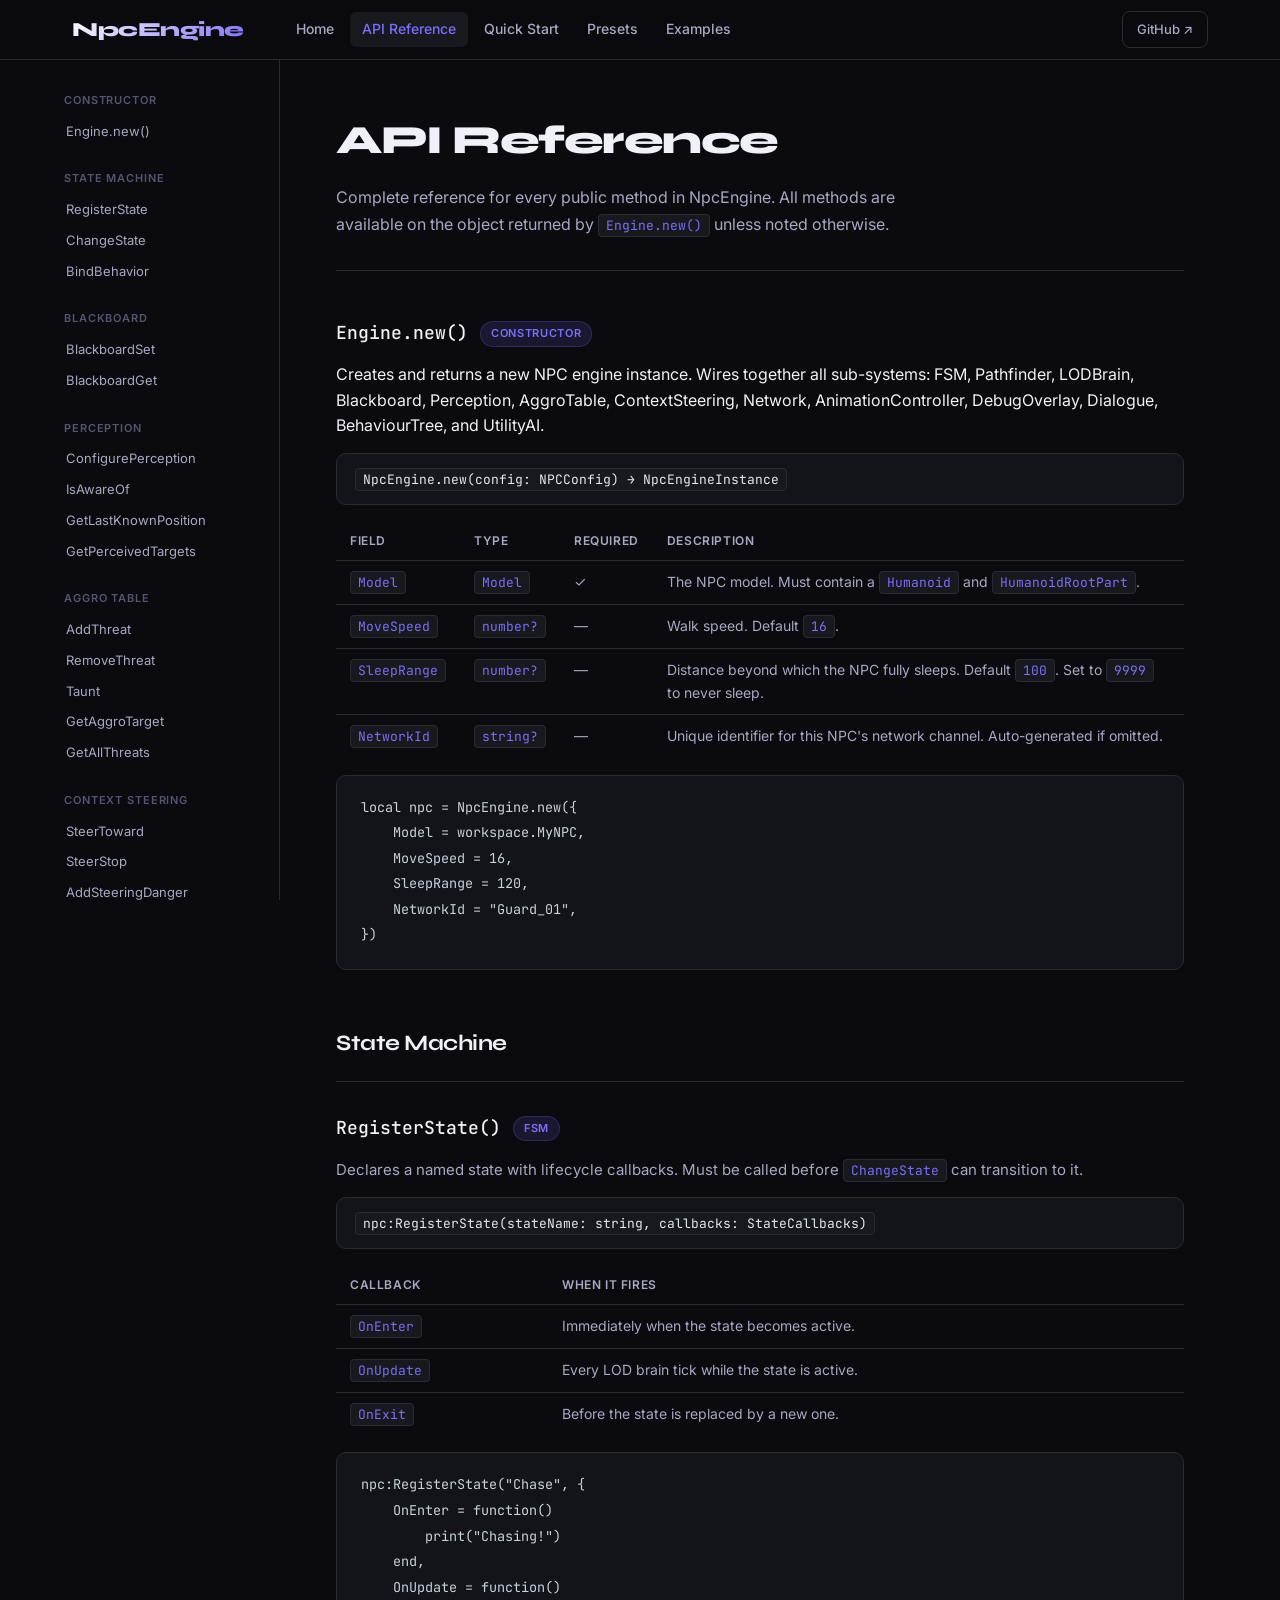
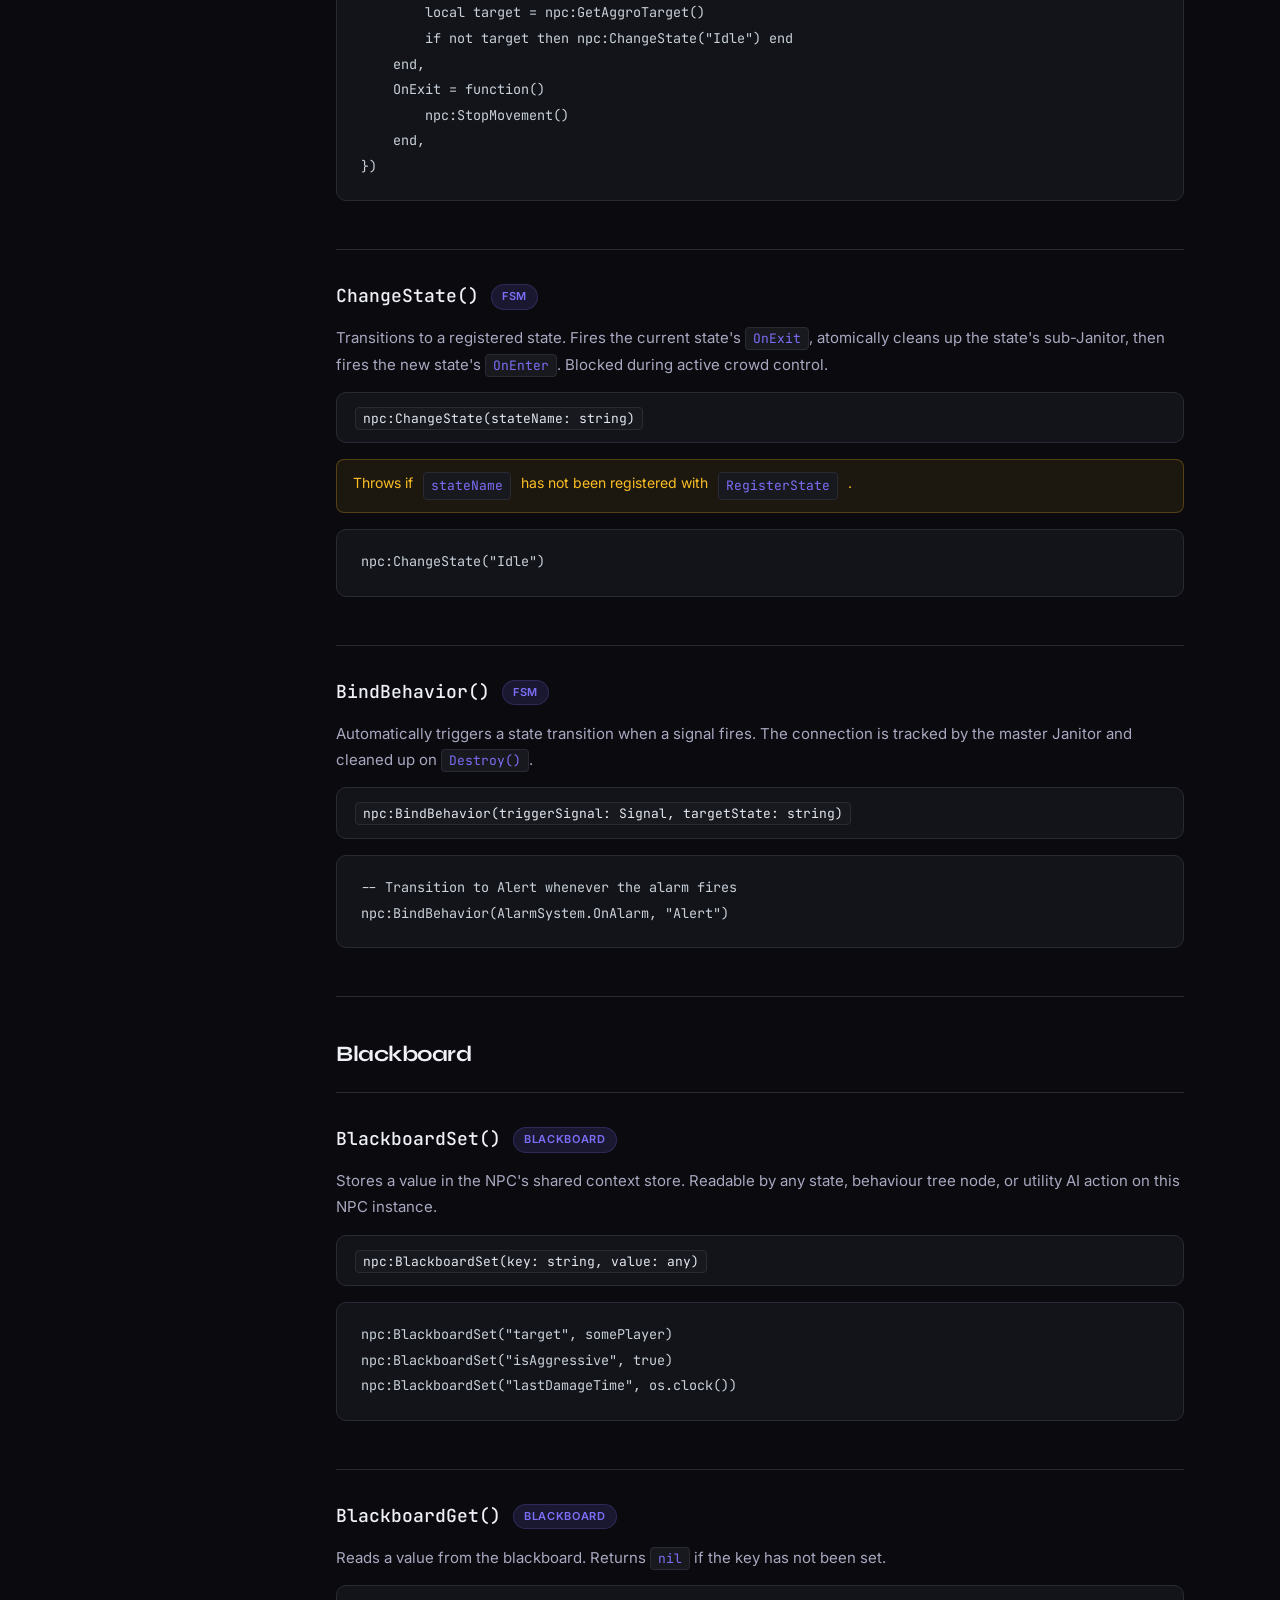
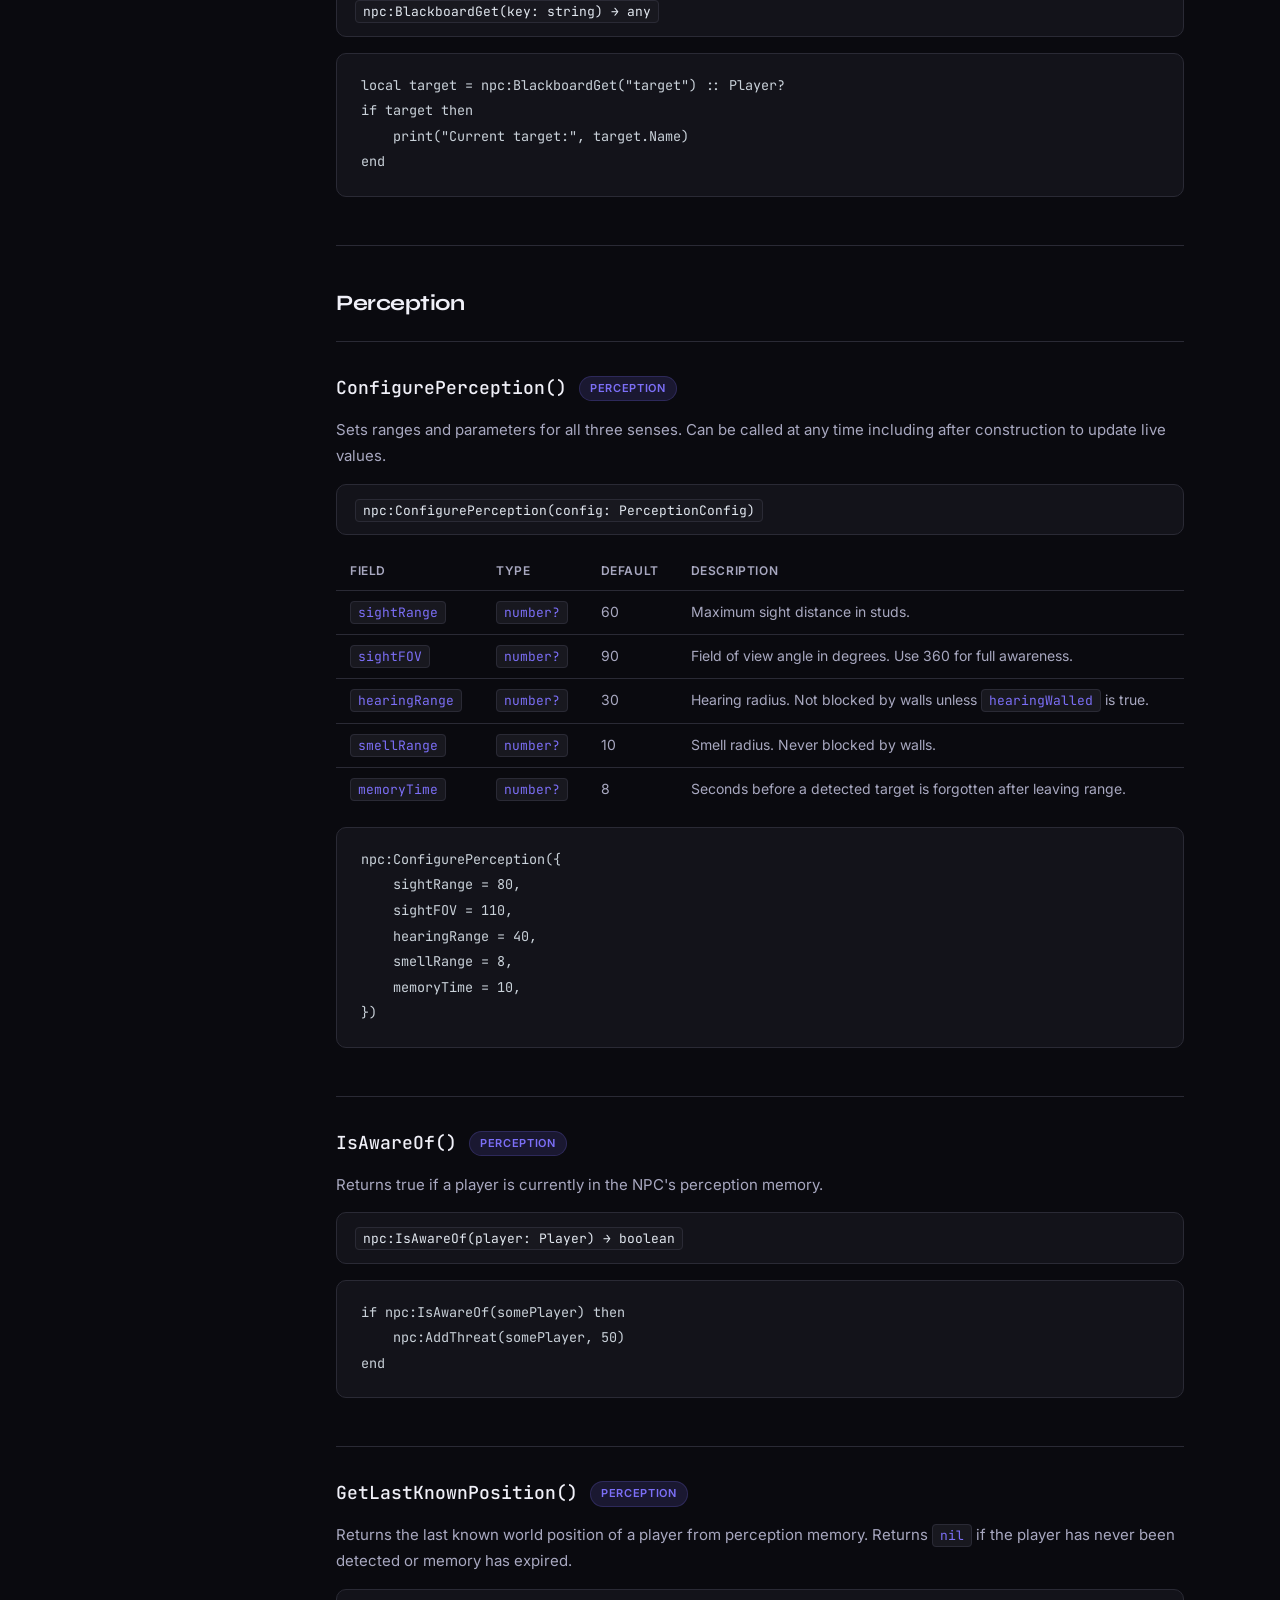
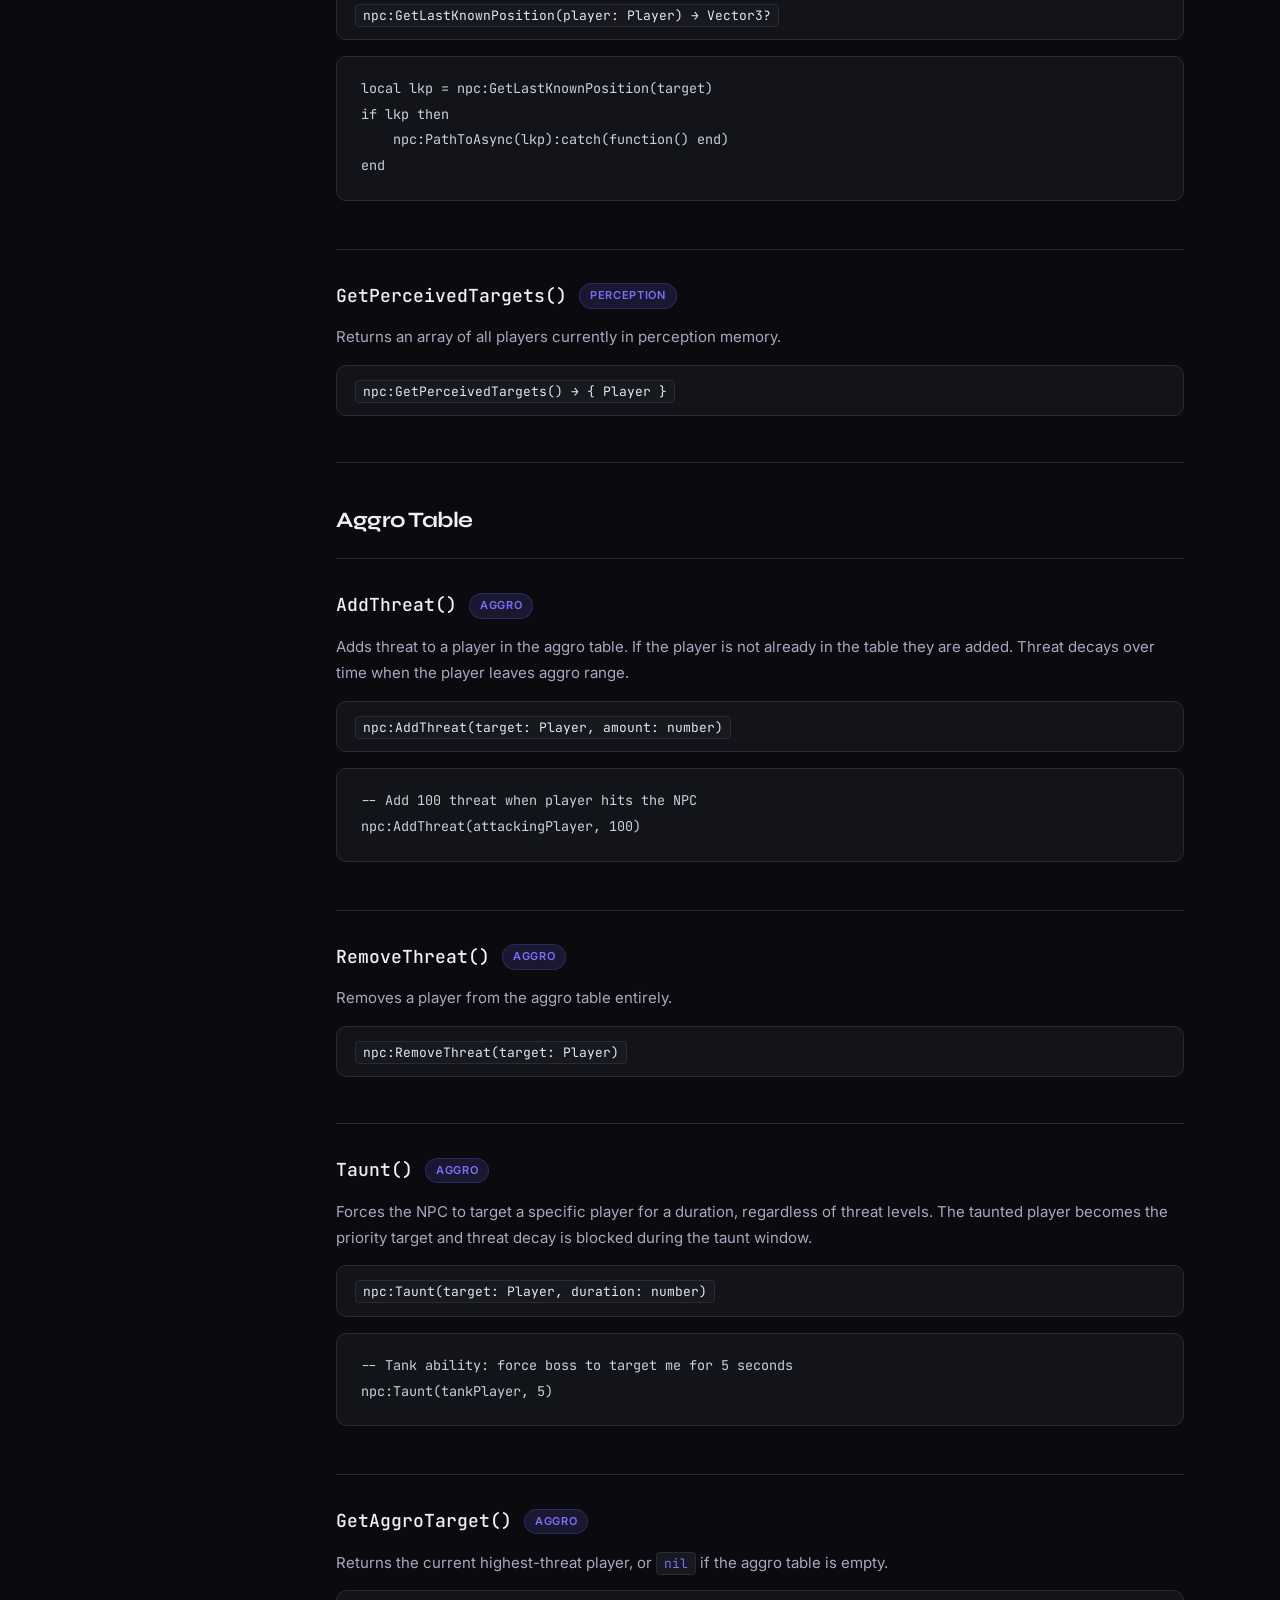
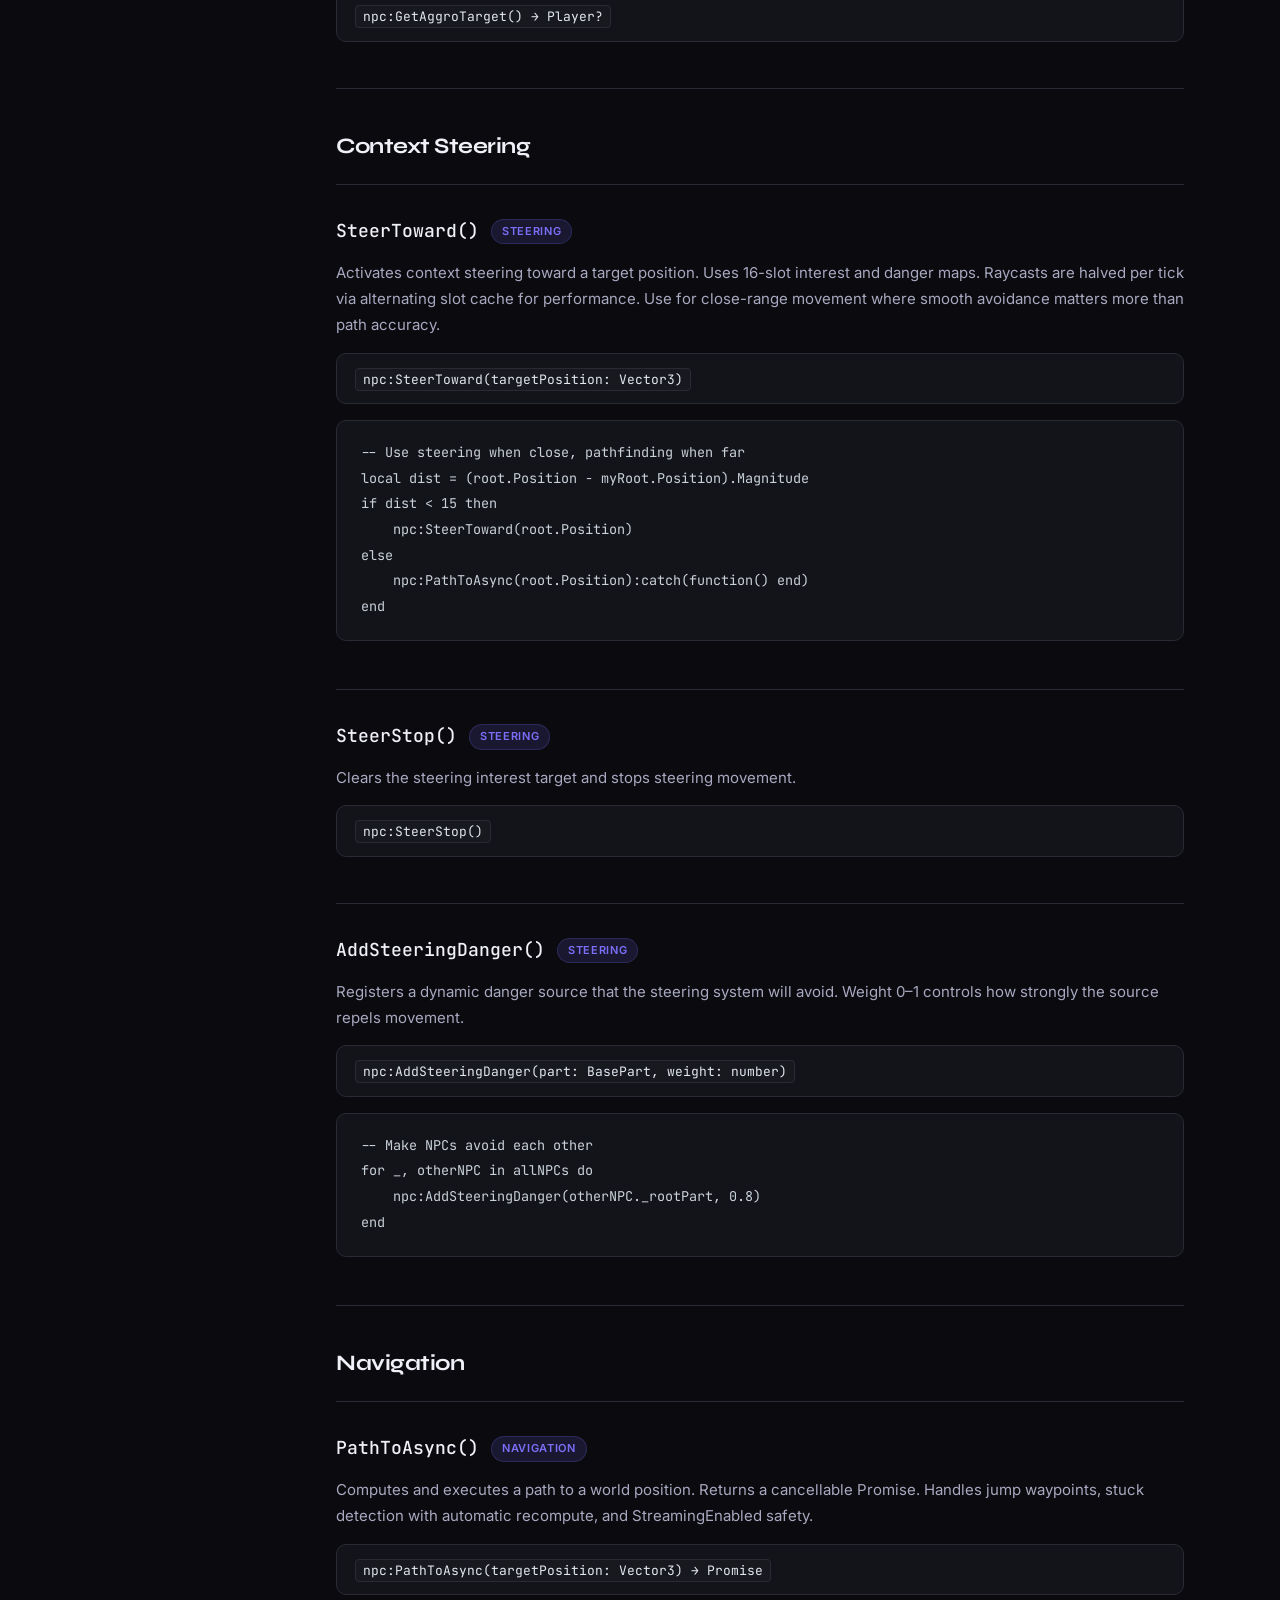
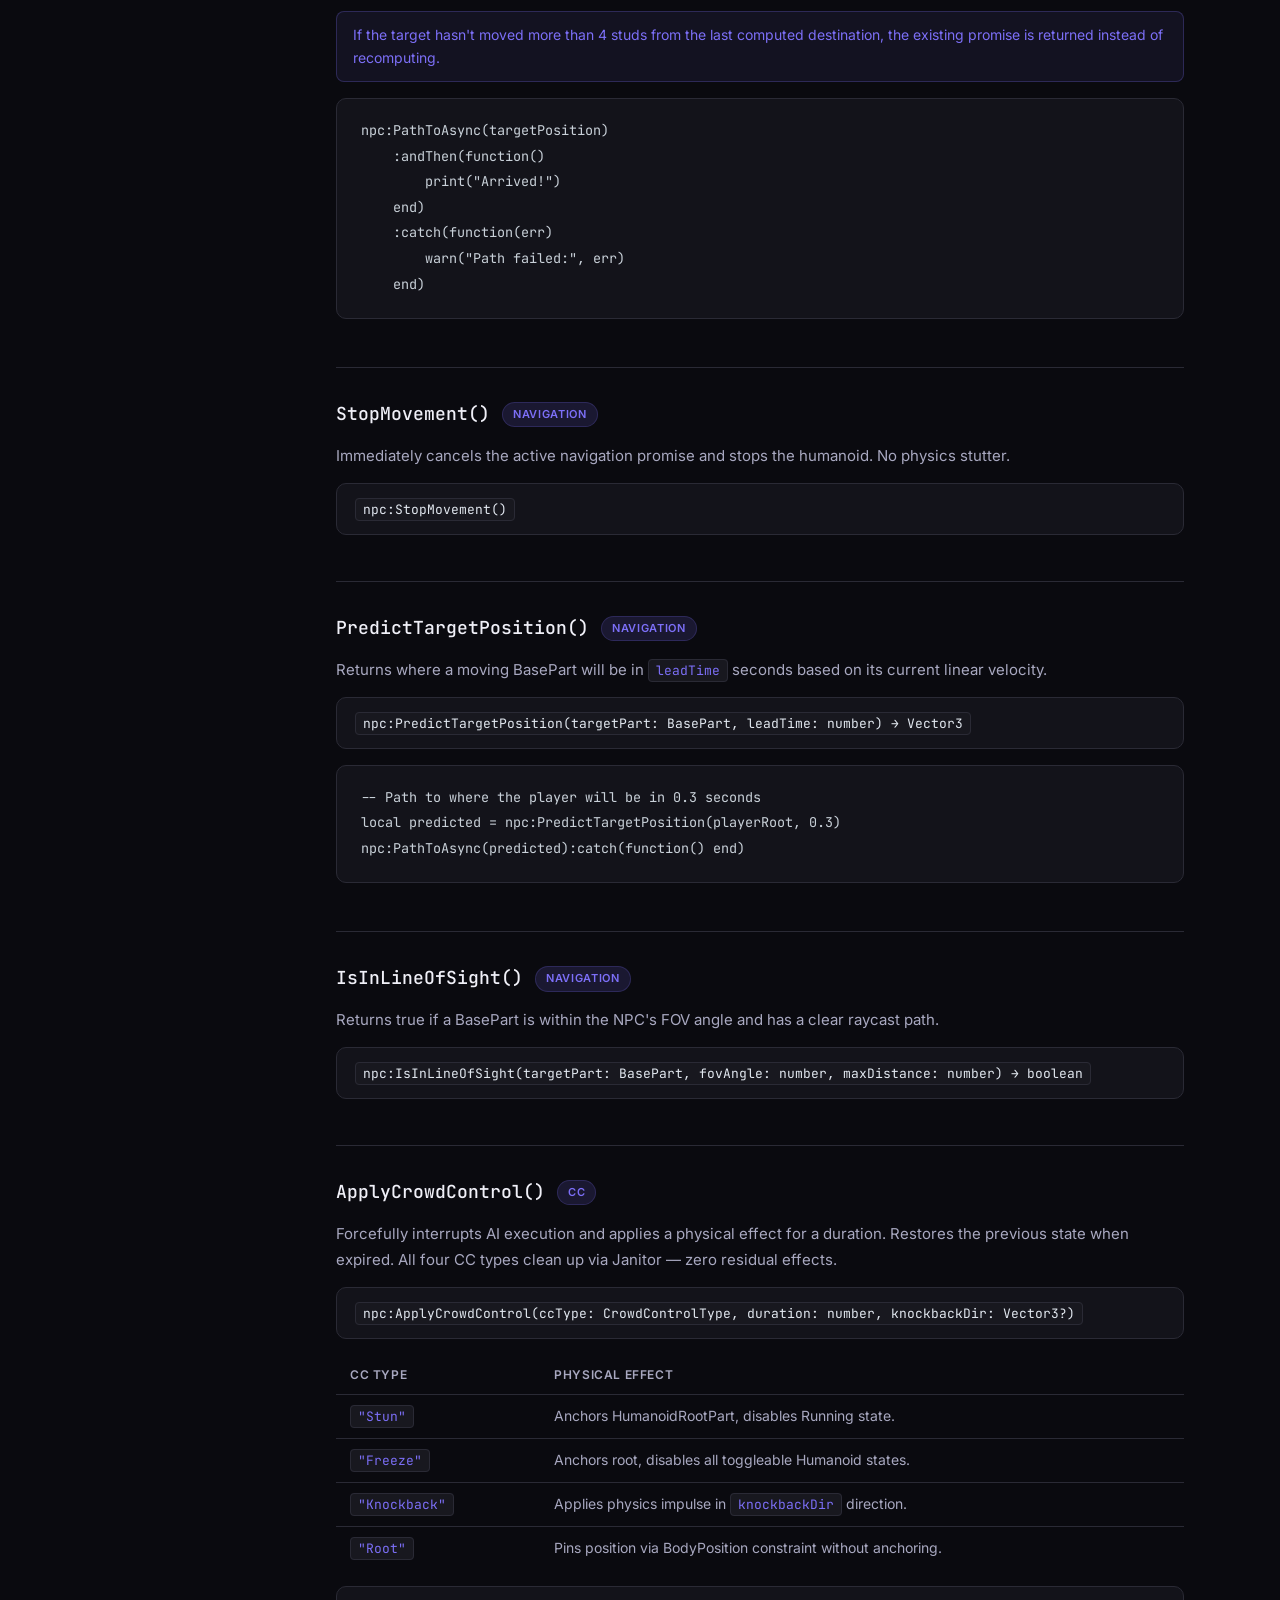
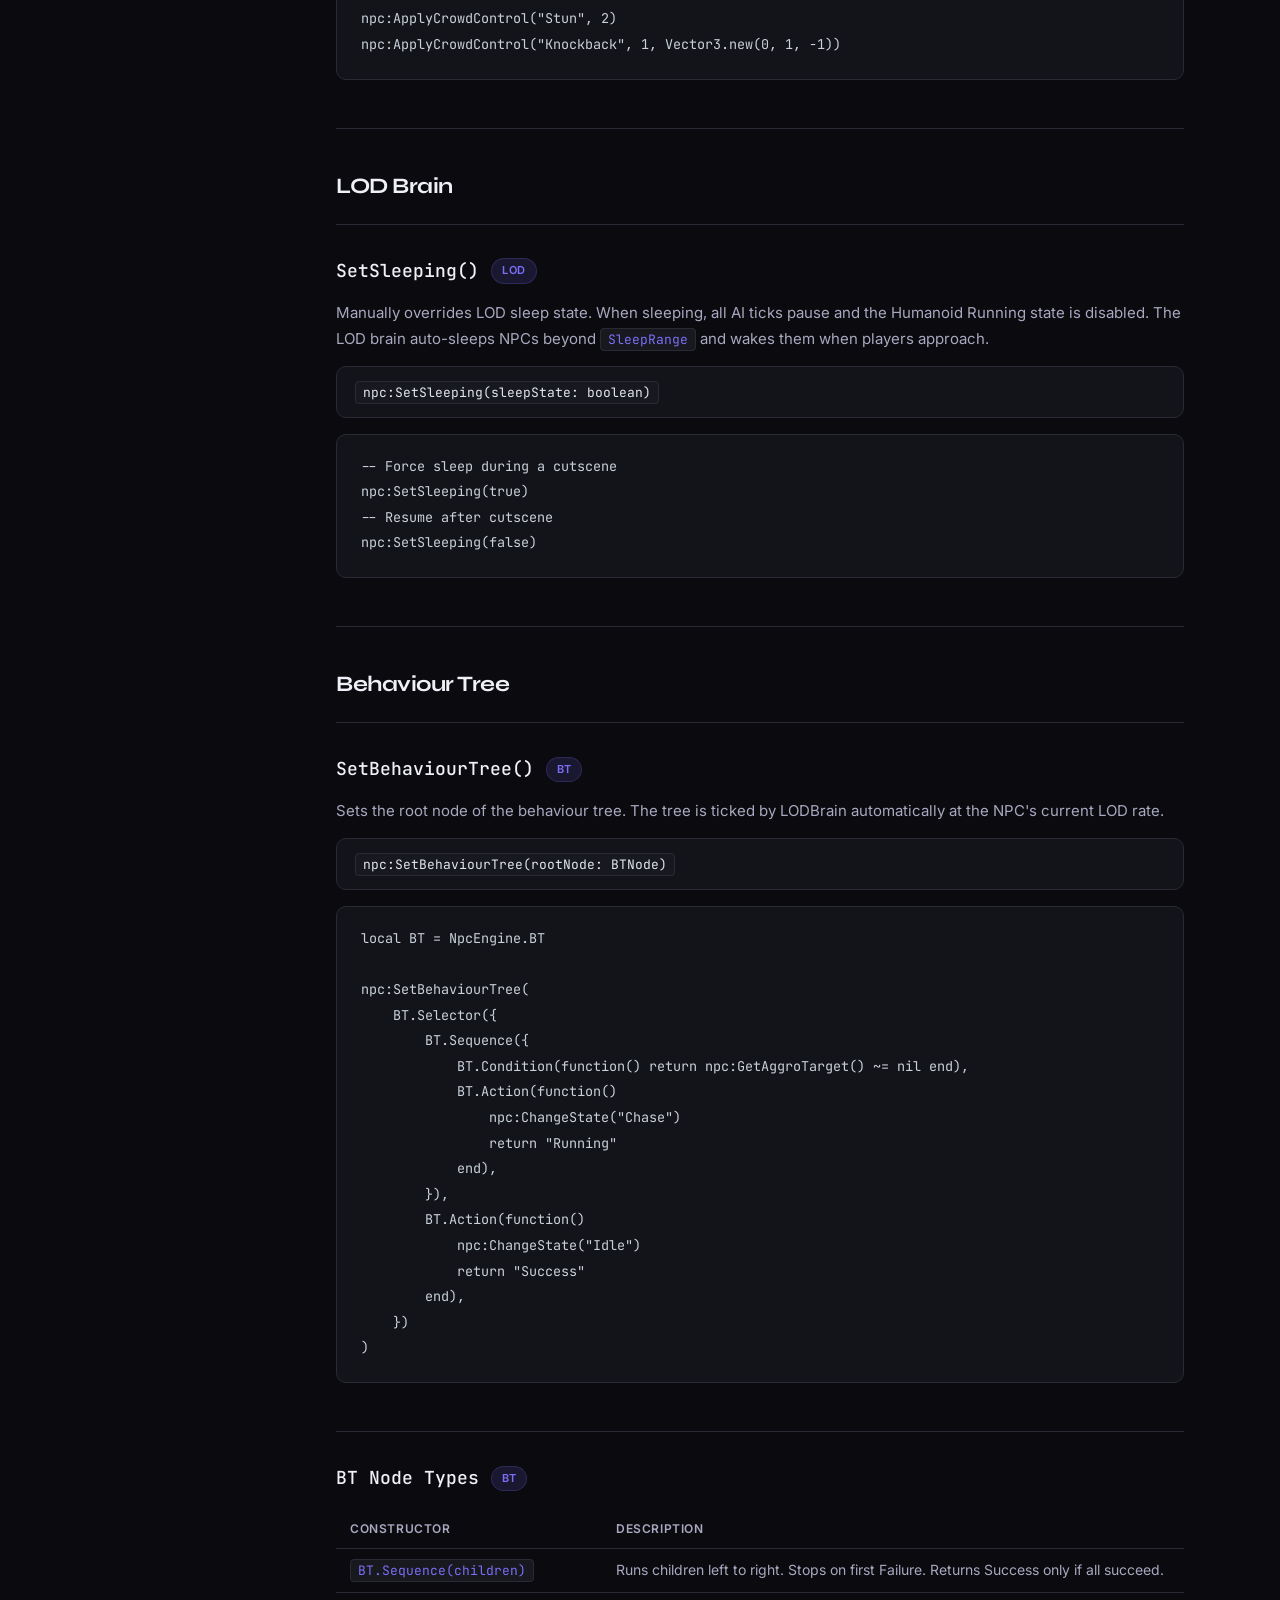
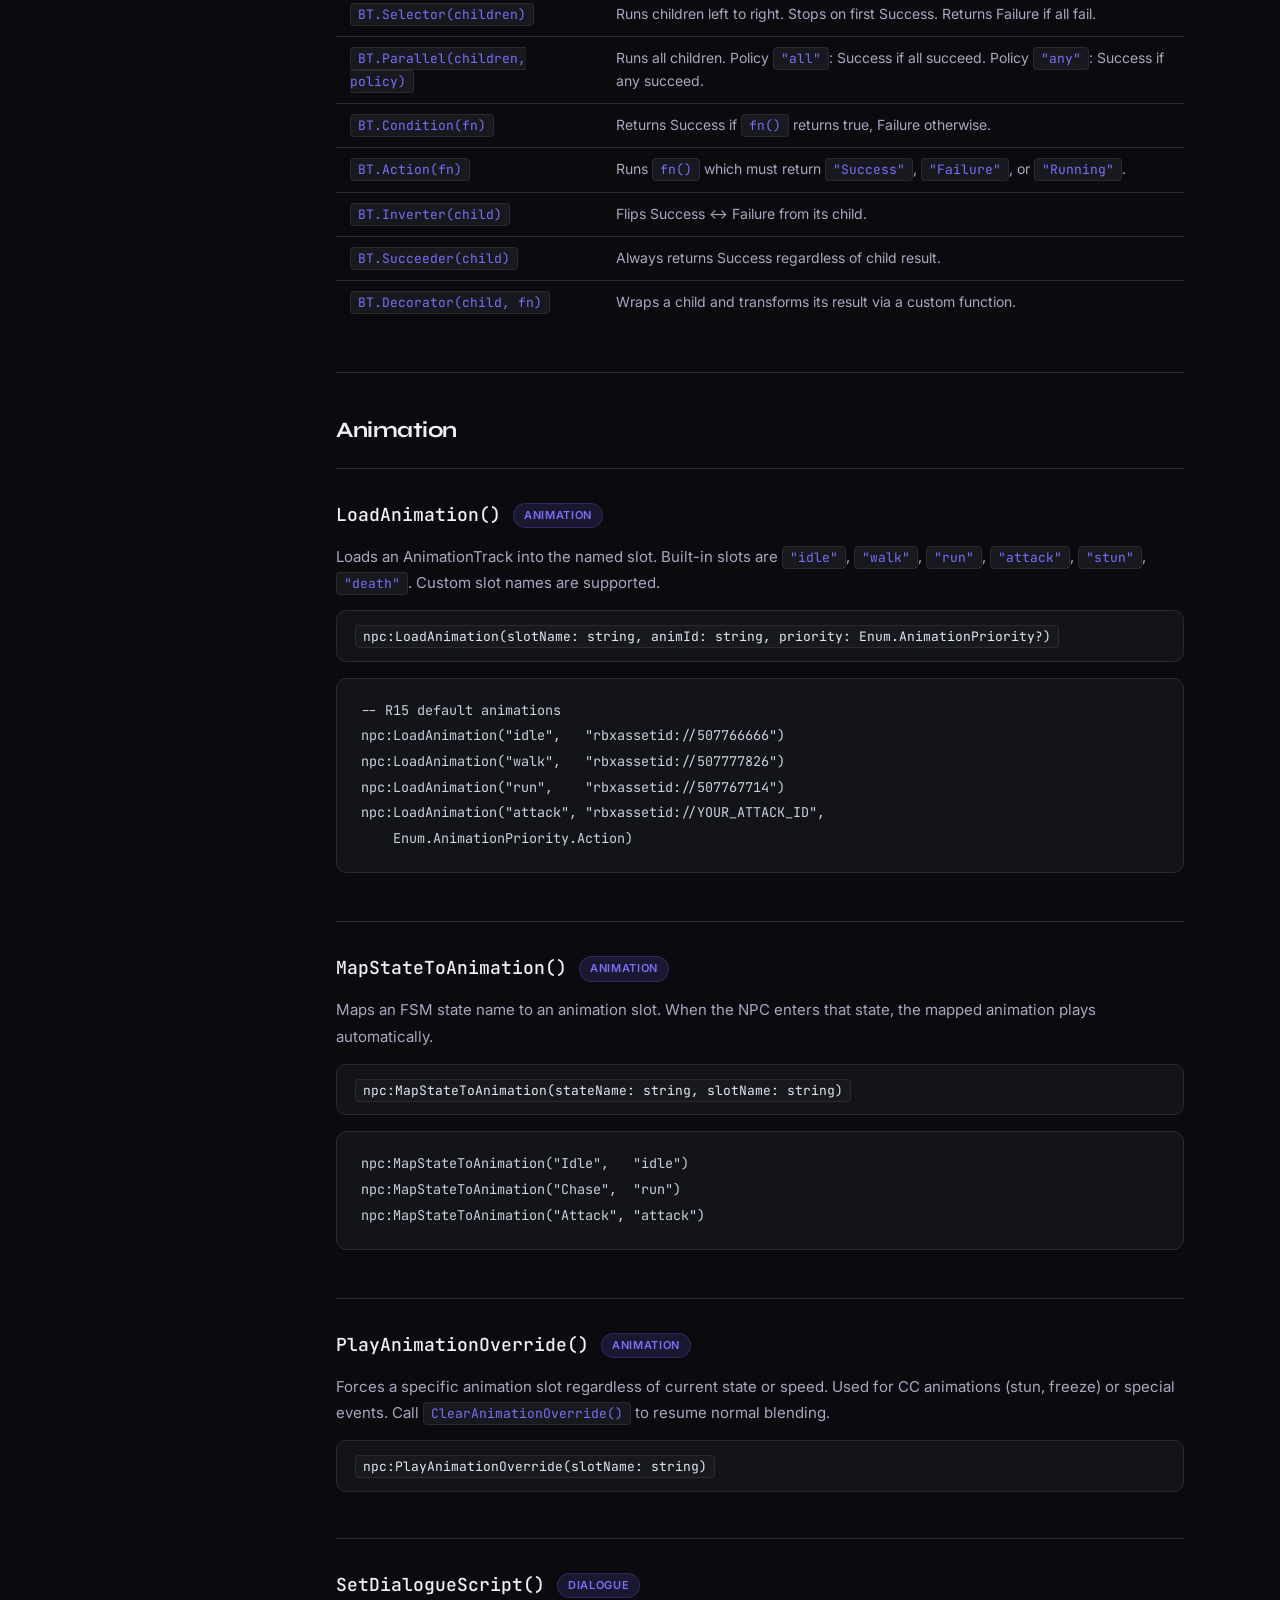
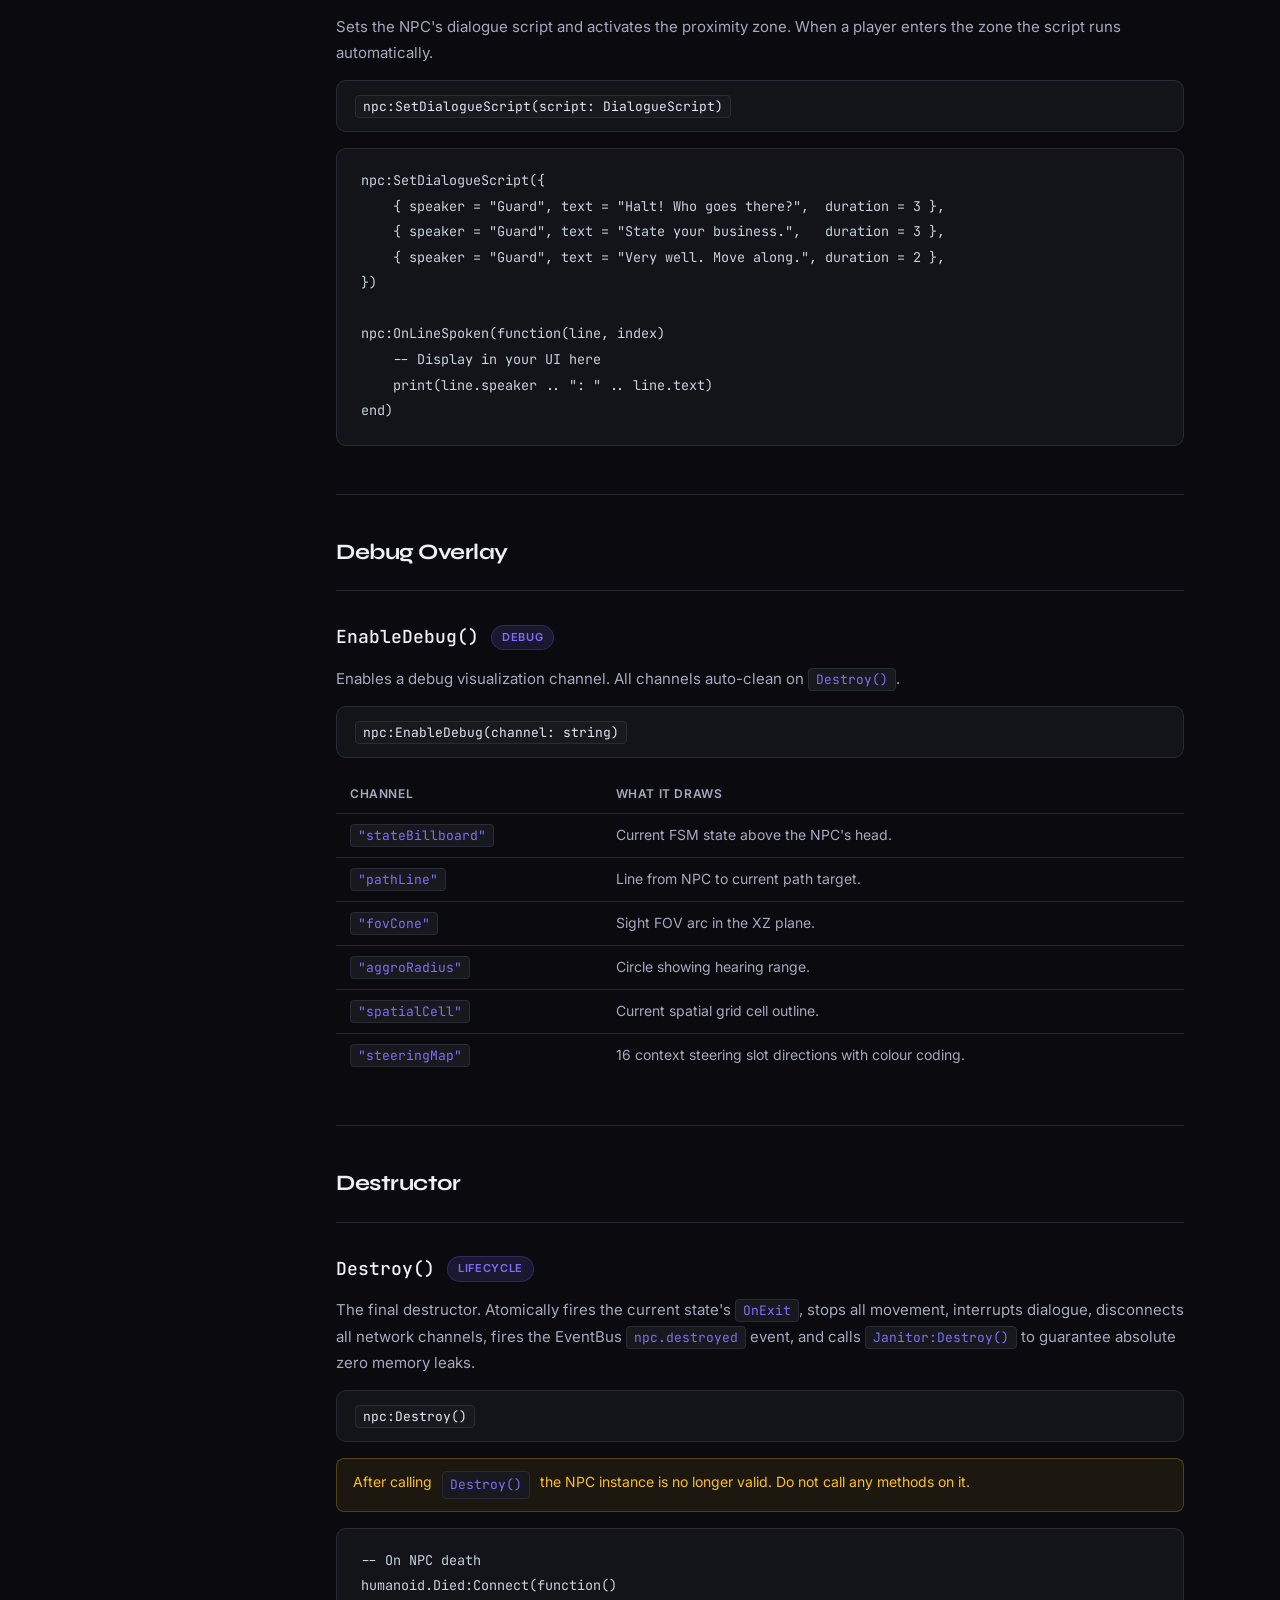
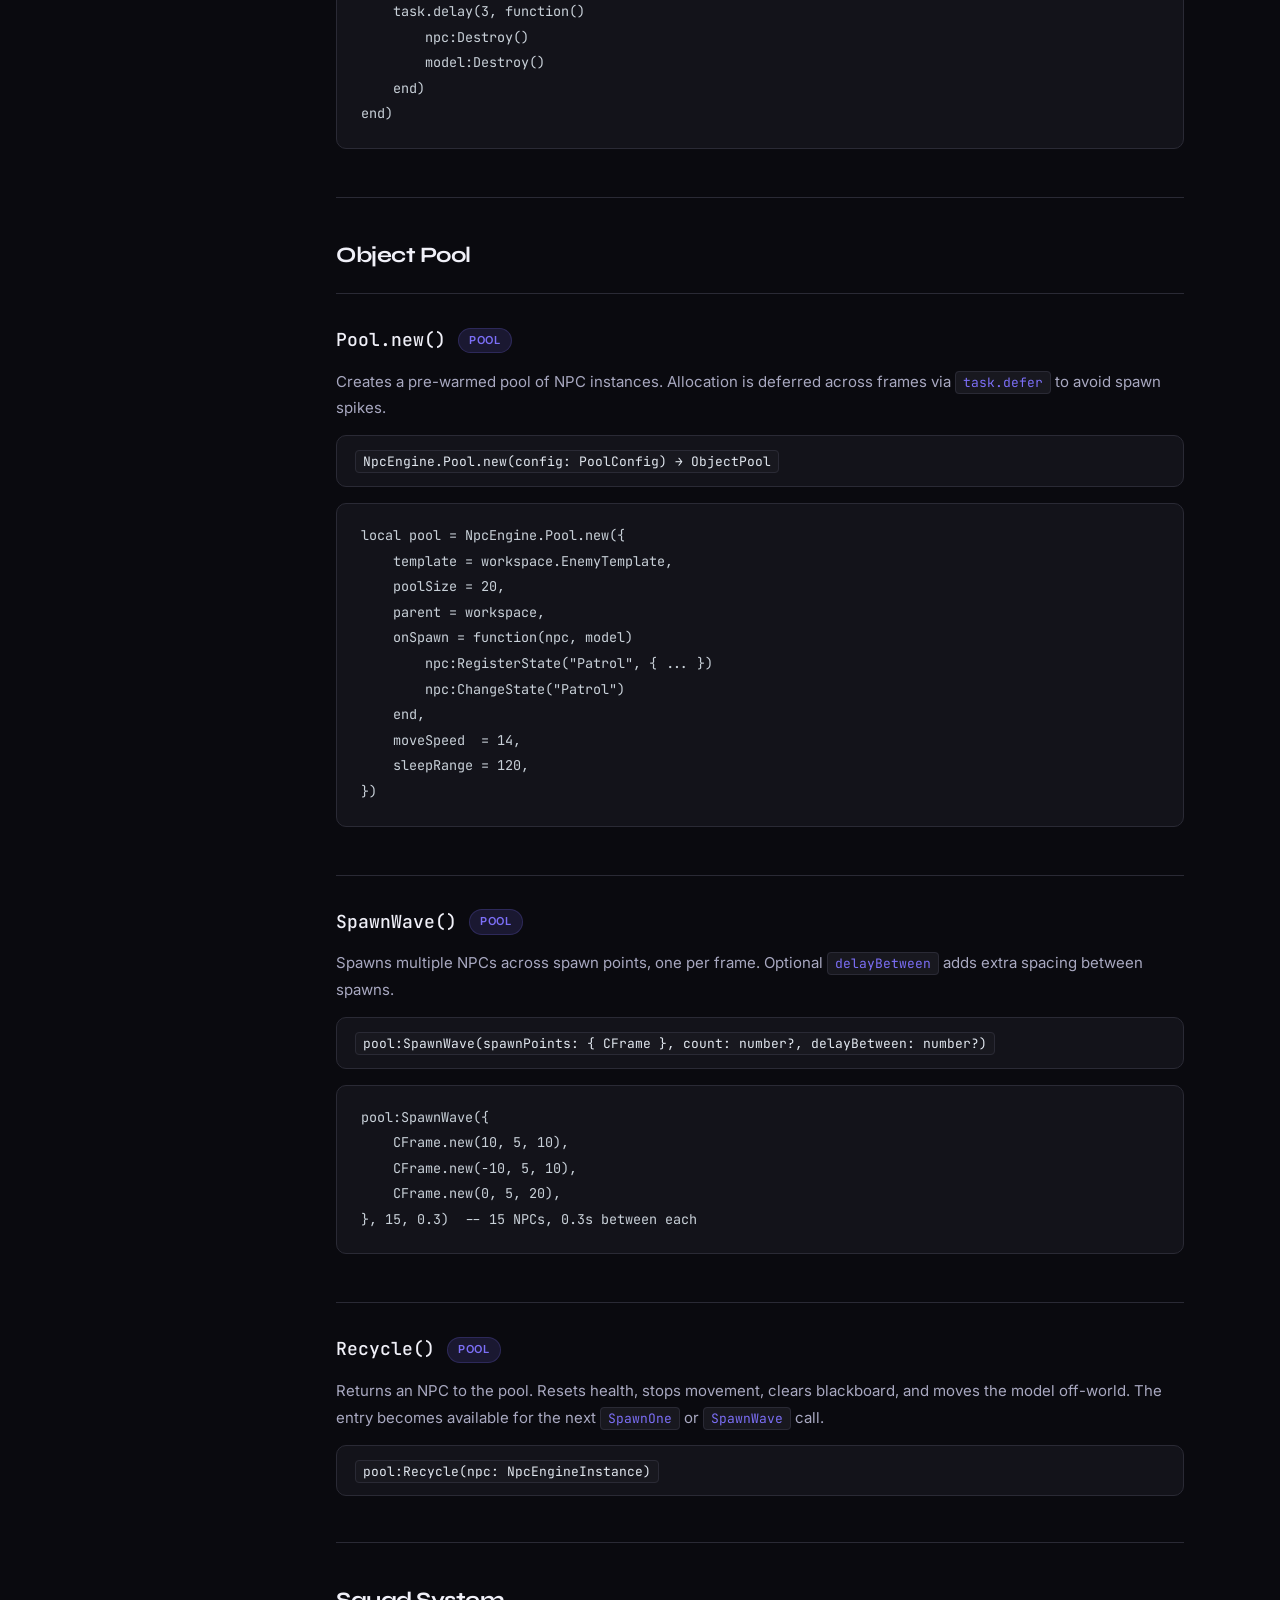
==== commit f2792403: "Initialize Docs" ====
--- a/api.html
+++ b/api.html
@@ -3,7 +3,7 @@
 <head>
 <meta charset="UTF-8">
 <meta name="viewport" content="width=device-width, initial-scale=1.0">
-<title>API Reference — NPCEngine</title>
+<title>API Reference — NpcEngine</title>
 <link rel="stylesheet" href="css/style.css">
 <link rel="preconnect" href="https://fonts.googleapis.com">
 <link href="https://fonts.googleapis.com/css2?family=Inter:wght@400;500;600&family=JetBrains+Mono:wght@400;500&family=Syne:wght@700;800&display=swap" rel="stylesheet">
@@ -12,7 +12,7 @@
 
 <nav class="nav">
   <div class="nav-inner">
-    <a href="index.html" class="nav-logo">NPCEngine</a>
+    <a href="index.html" class="nav-logo">NpcEngine</a>
     <div class="nav-links">
       <a href="index.html">Home</a>
       <a href="api.html" class="active">API Reference</a>
@@ -134,7 +134,7 @@
 
     <div class="api-header">
       <h1>API Reference</h1>
-      <p>Complete reference for every public method in NPCEngine. All methods are available on the object returned by <code>Engine.new()</code> unless noted otherwise.</p>
+      <p>Complete reference for every public method in NpcEngine. All methods are available on the object returned by <code>Engine.new()</code> unless noted otherwise.</p>
     </div>
       <div class="method-header">
         <div class="method-name">Engine.new()</div>
@@ -142,7 +142,7 @@
       </div>
       <p>Creates and returns a new NPC engine instance. Wires together all sub-systems: FSM, Pathfinder, LODBrain, Blackboard, Perception, AggroTable, ContextSteering, Network, AnimationController, DebugOverlay, Dialogue, BehaviourTree, and UtilityAI.</p>
       <div class="method-sig">
-        <code>NPCEngine.new(config: NPCConfig) → NPCEngineInstance</code>
+        <code>NpcEngine.new(config: NPCConfig) → NpcEngineInstance</code>
       </div>
       <table class="param-table">
         <thead><tr><th>Field</th><th>Type</th><th>Required</th><th>Description</th></tr></thead>
@@ -153,7 +153,7 @@
           <tr><td><code>NetworkId</code></td><td><code>string?</code></td><td>—</td><td>Unique identifier for this NPC's network channel. Auto-generated if omitted.</td></tr>
         </tbody>
       </table>
-      <pre><code class="language-lua">local npc = NPCEngine.new({
+      <pre><code class="language-lua">local npc = NpcEngine.new({
     Model = workspace.MyNPC,
     MoveSpeed = 16,
     SleepRange = 120,
@@ -471,7 +471,7 @@
       </div>
       <p>Sets the root node of the behaviour tree. The tree is ticked by LODBrain automatically at the NPC's current LOD rate.</p>
       <div class="method-sig"><code>npc:SetBehaviourTree(rootNode: BTNode)</code></div>
-      <pre><code class="language-lua">local BT = NPCEngine.BT
+      <pre><code class="language-lua">local BT = NpcEngine.BT
 
 npc:SetBehaviourTree(
     BT.Selector({
@@ -611,8 +611,8 @@
         <div class="method-tag">Pool</div>
       </div>
       <p>Creates a pre-warmed pool of NPC instances. Allocation is deferred across frames via <code>task.defer</code> to avoid spawn spikes.</p>
-      <div class="method-sig"><code>NPCEngine.Pool.new(config: PoolConfig) → ObjectPool</code></div>
-      <pre><code class="language-lua">local pool = NPCEngine.Pool.new({
+      <div class="method-sig"><code>NpcEngine.Pool.new(config: PoolConfig) → ObjectPool</code></div>
+      <pre><code class="language-lua">local pool = NpcEngine.Pool.new({
     template = workspace.EnemyTemplate,
     poolSize = 20,
     parent = workspace,
@@ -645,7 +645,7 @@
         <div class="method-tag">Pool</div>
       </div>
       <p>Returns an NPC to the pool. Resets health, stops movement, clears blackboard, and moves the model off-world. The entry becomes available for the next <code>SpawnOne</code> or <code>SpawnWave</code> call.</p>
-      <div class="method-sig"><code>pool:Recycle(npc: NPCEngineInstance)</code></div>
+      <div class="method-sig"><code>pool:Recycle(npc: NpcEngineInstance)</code></div>
     </section>
     <div class="api-group-title" id="squad-group">Squad System</div>
 
@@ -655,11 +655,11 @@
         <div class="method-tag">Squad</div>
       </div>
       <p>Creates a squad that manages multiple NPCs with a shared blackboard, formation movement, and group state transitions.</p>
-      <div class="method-sig"><code>NPCEngine.Squad.new(config: SquadConfig, masterJanitor: any) → GroupAI</code></div>
+      <div class="method-sig"><code>NpcEngine.Squad.new(config: SquadConfig, masterJanitor: any) → GroupAI</code></div>
       <pre><code class="language-lua">local Janitor = require(Packages.Janitor)
 local janitor = Janitor.new()
 
-local squad = NPCEngine.Squad.new({
+local squad = NpcEngine.Squad.new({
     name = "Alpha",
     formation = "wedge",
     leaderPolicy = "healthiest",
@@ -698,7 +698,7 @@
   <div class="container">
     <div class="footer-inner">
       <div class="footer-brand">
-        <div class="footer-logo">NPCEngine</div>
+        <div class="footer-logo">NpcEngine</div>
         <div class="footer-tagline">Enterprise-grade NPC framework for Roblox</div>
       </div>
       <div class="footer-links">
@@ -711,7 +711,7 @@
         </div>
       </div>
     </div>
-    <div class="footer-bottom">Built with Luau · Powered by Wally · © 2026 NPCEngine</div>
+    <div class="footer-bottom">Built with Luau · Powered by Wally · © 2026 NpcEngine</div>
   </div>
 </footer>
 
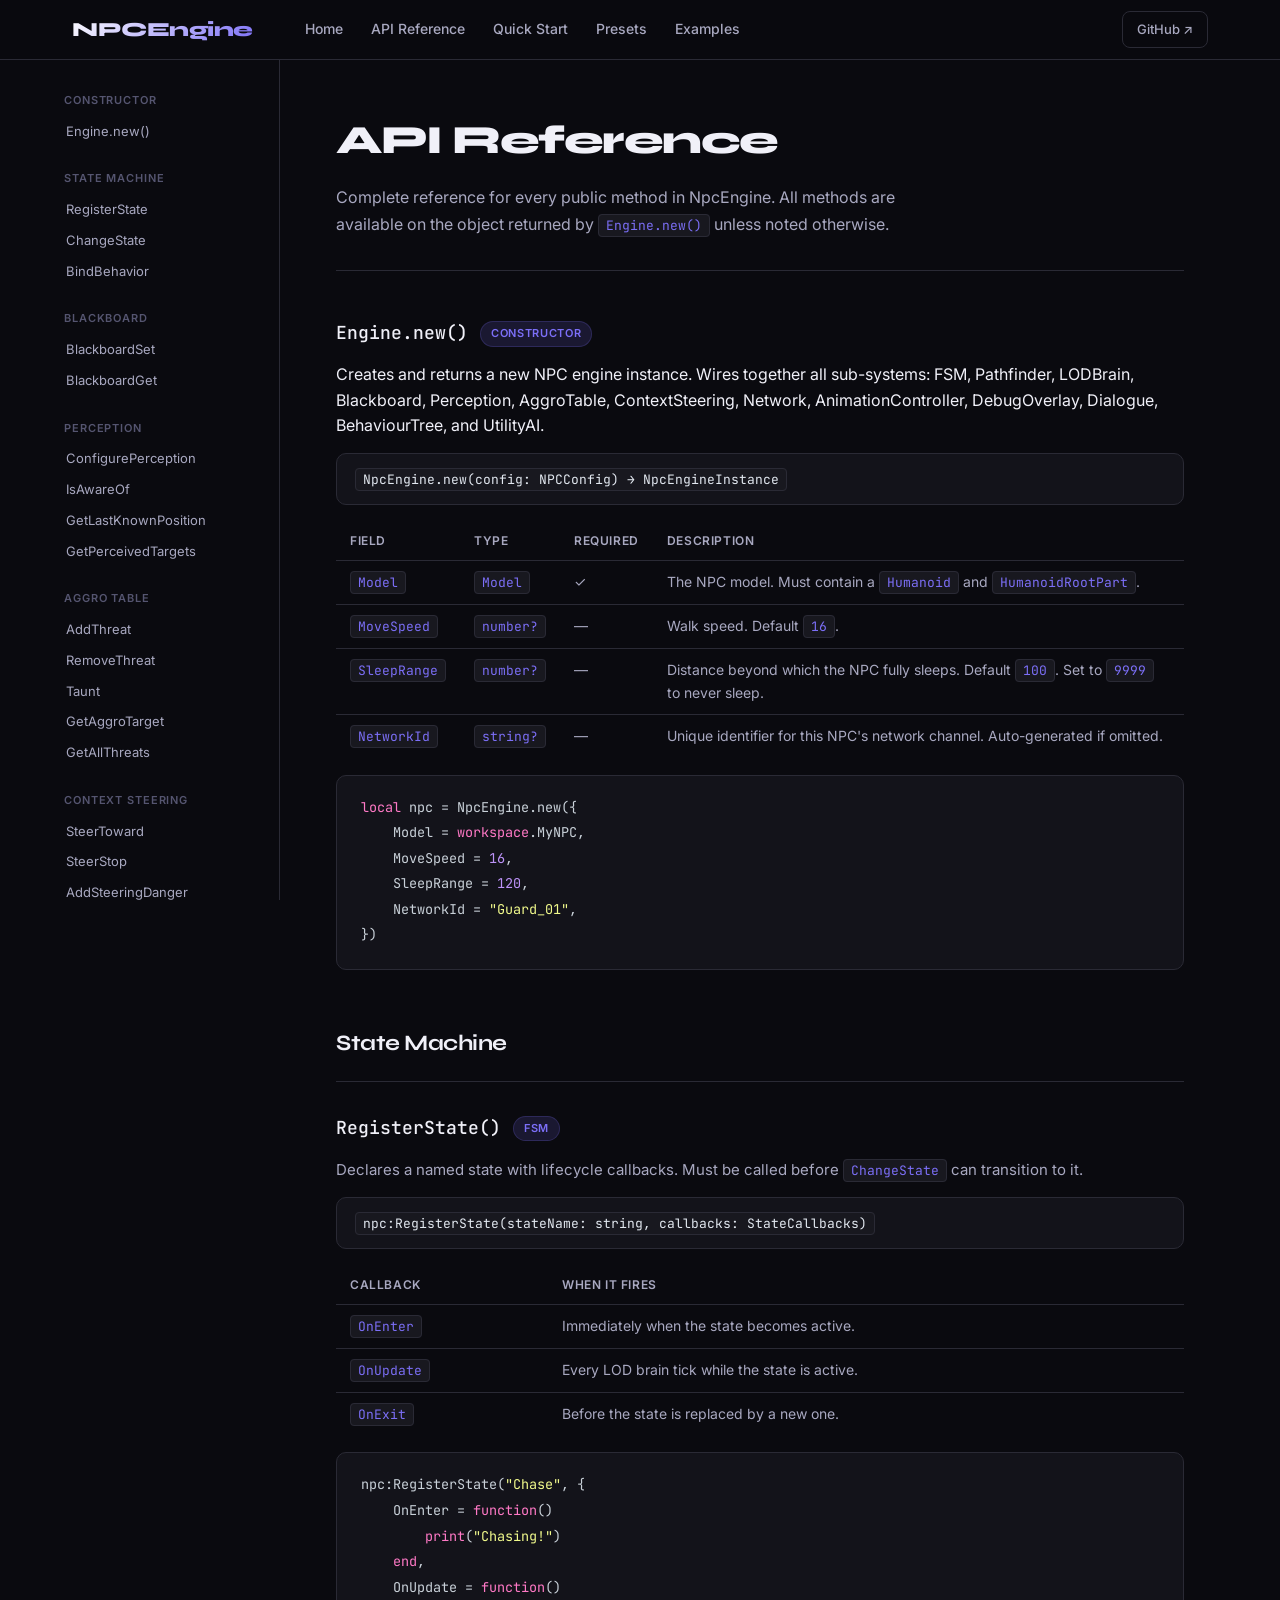
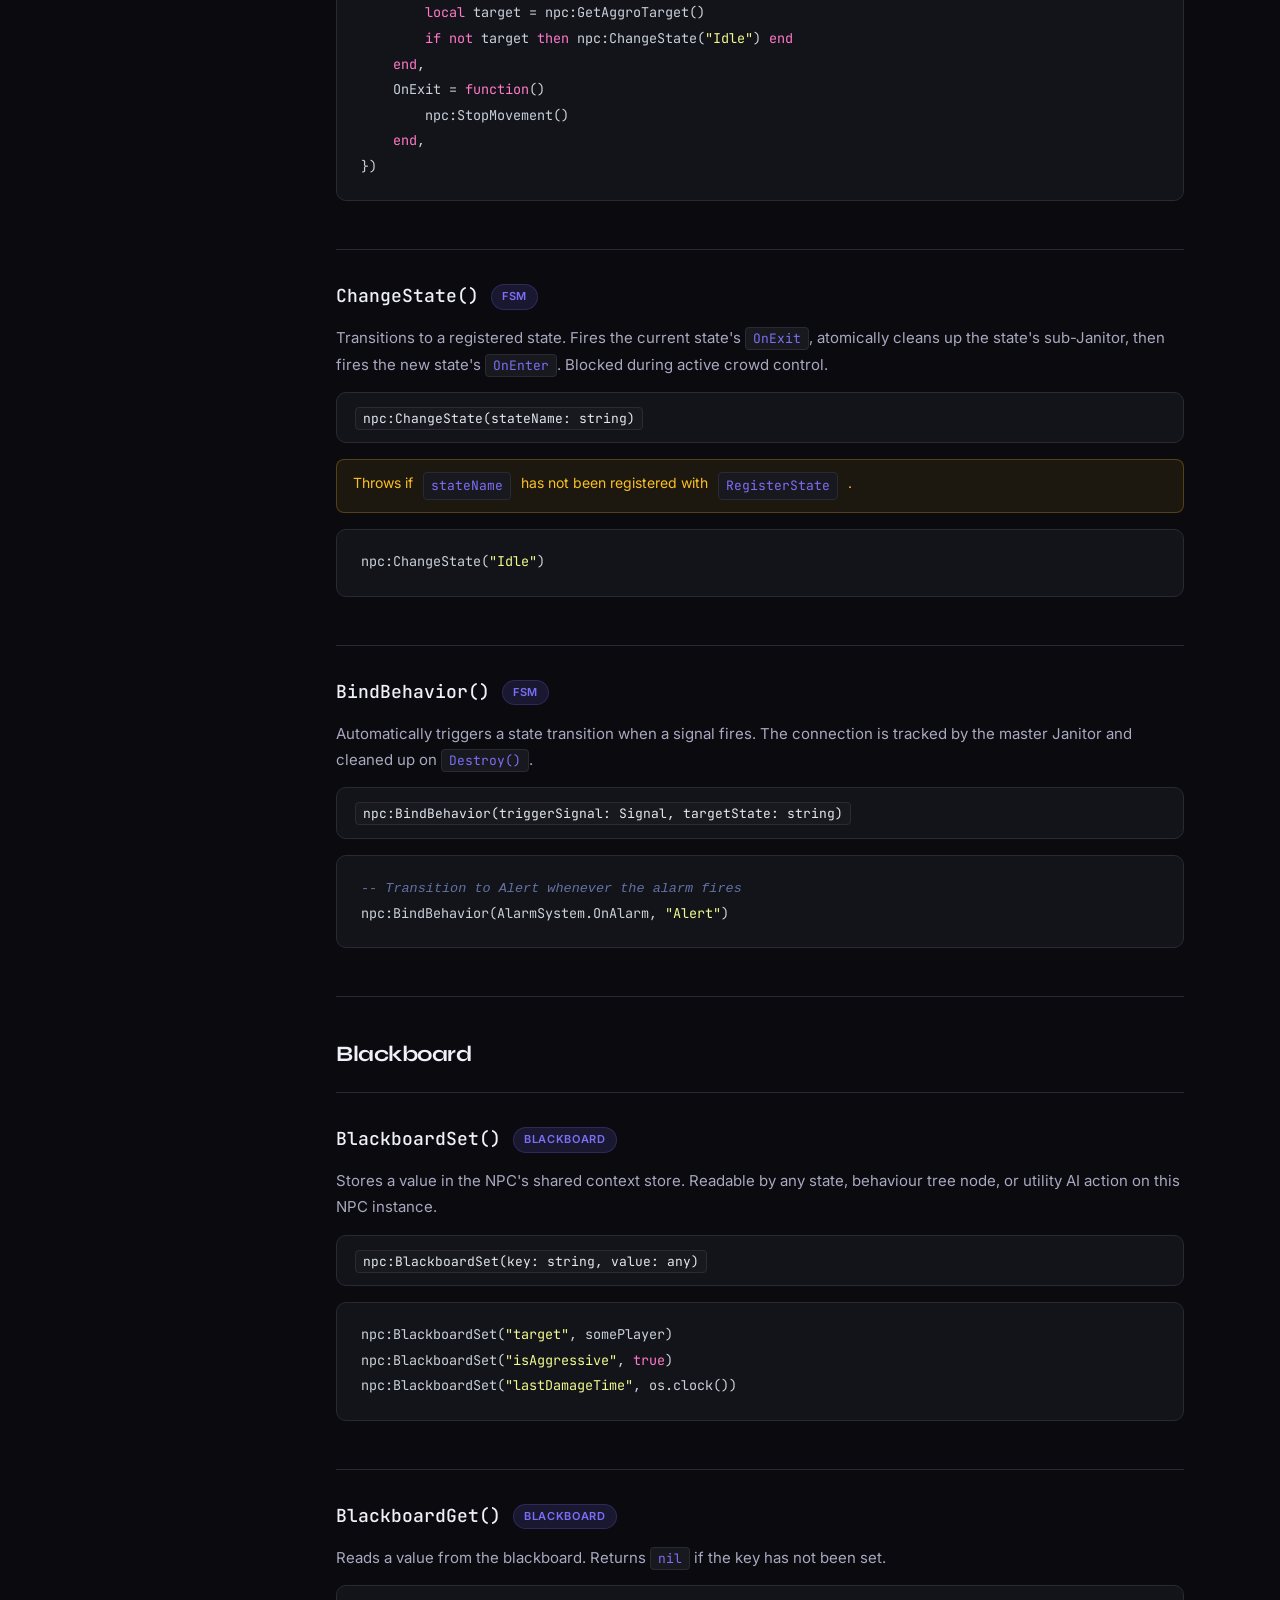
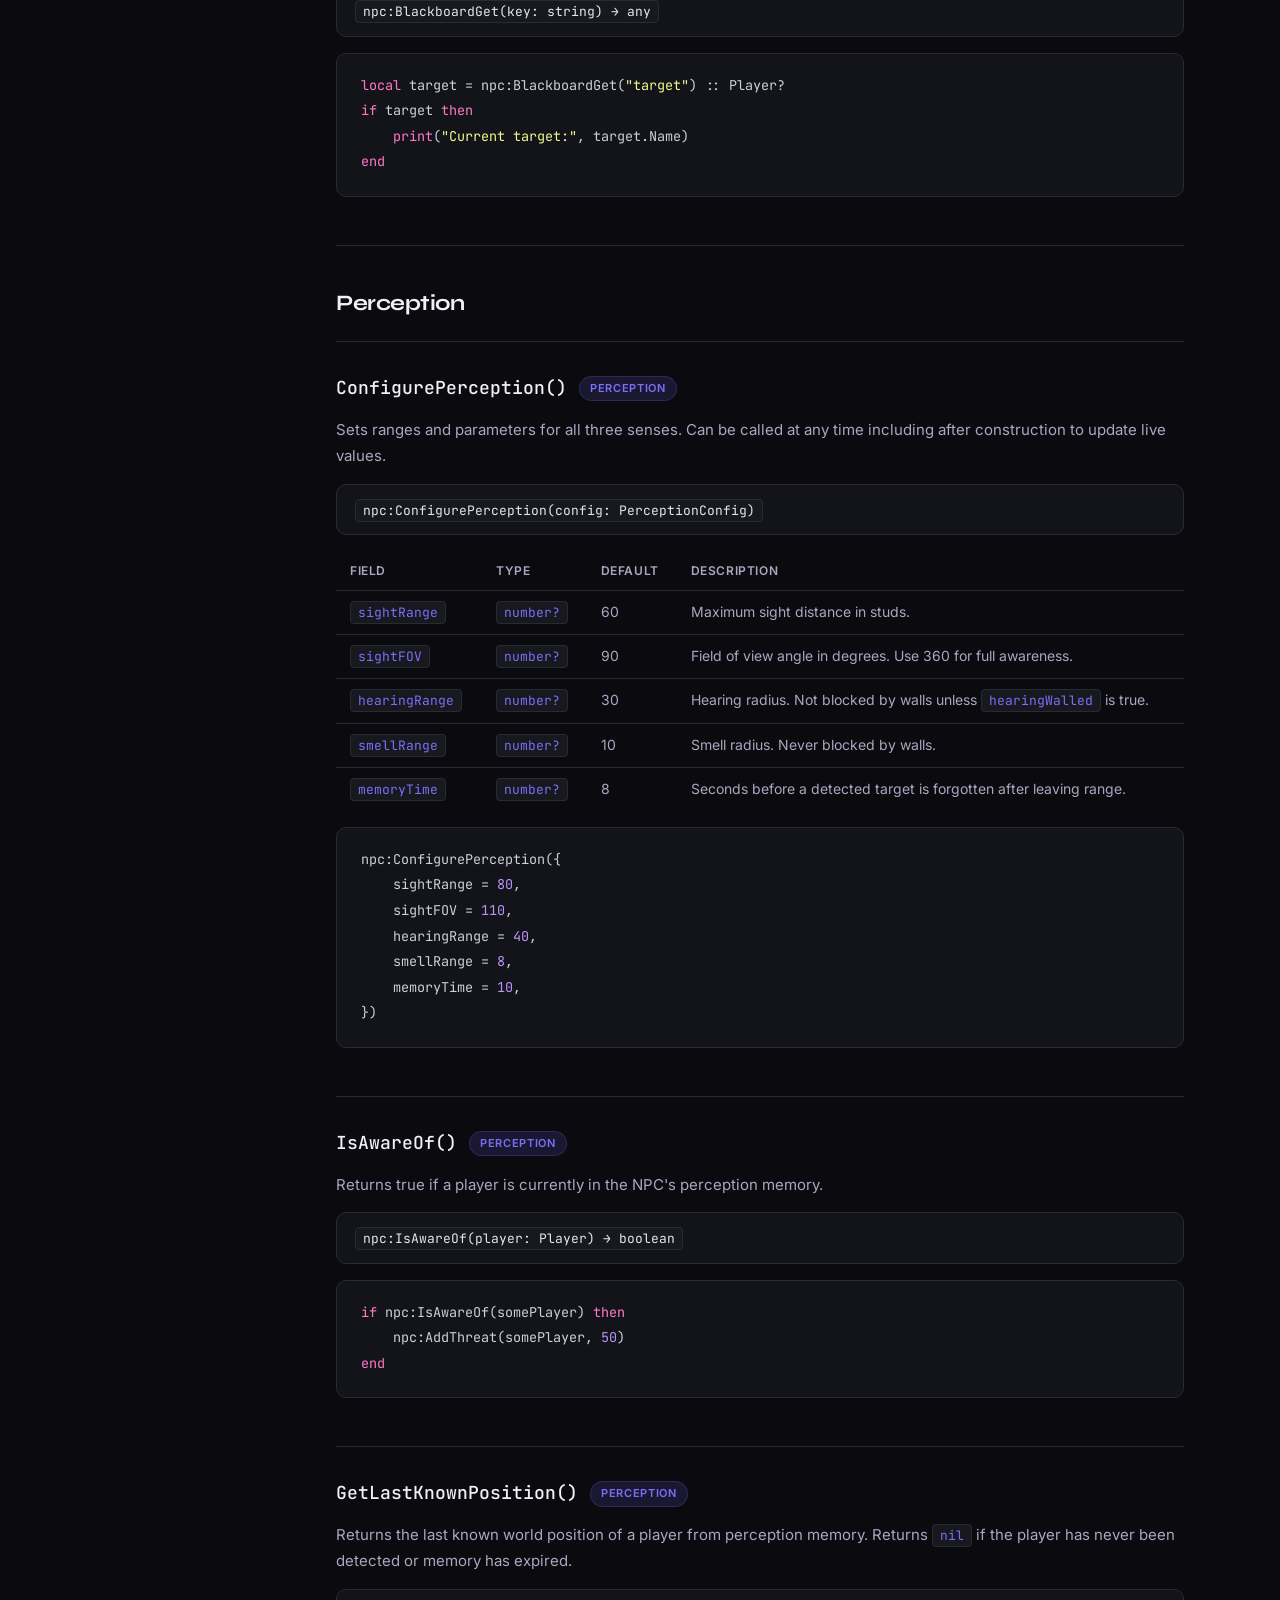
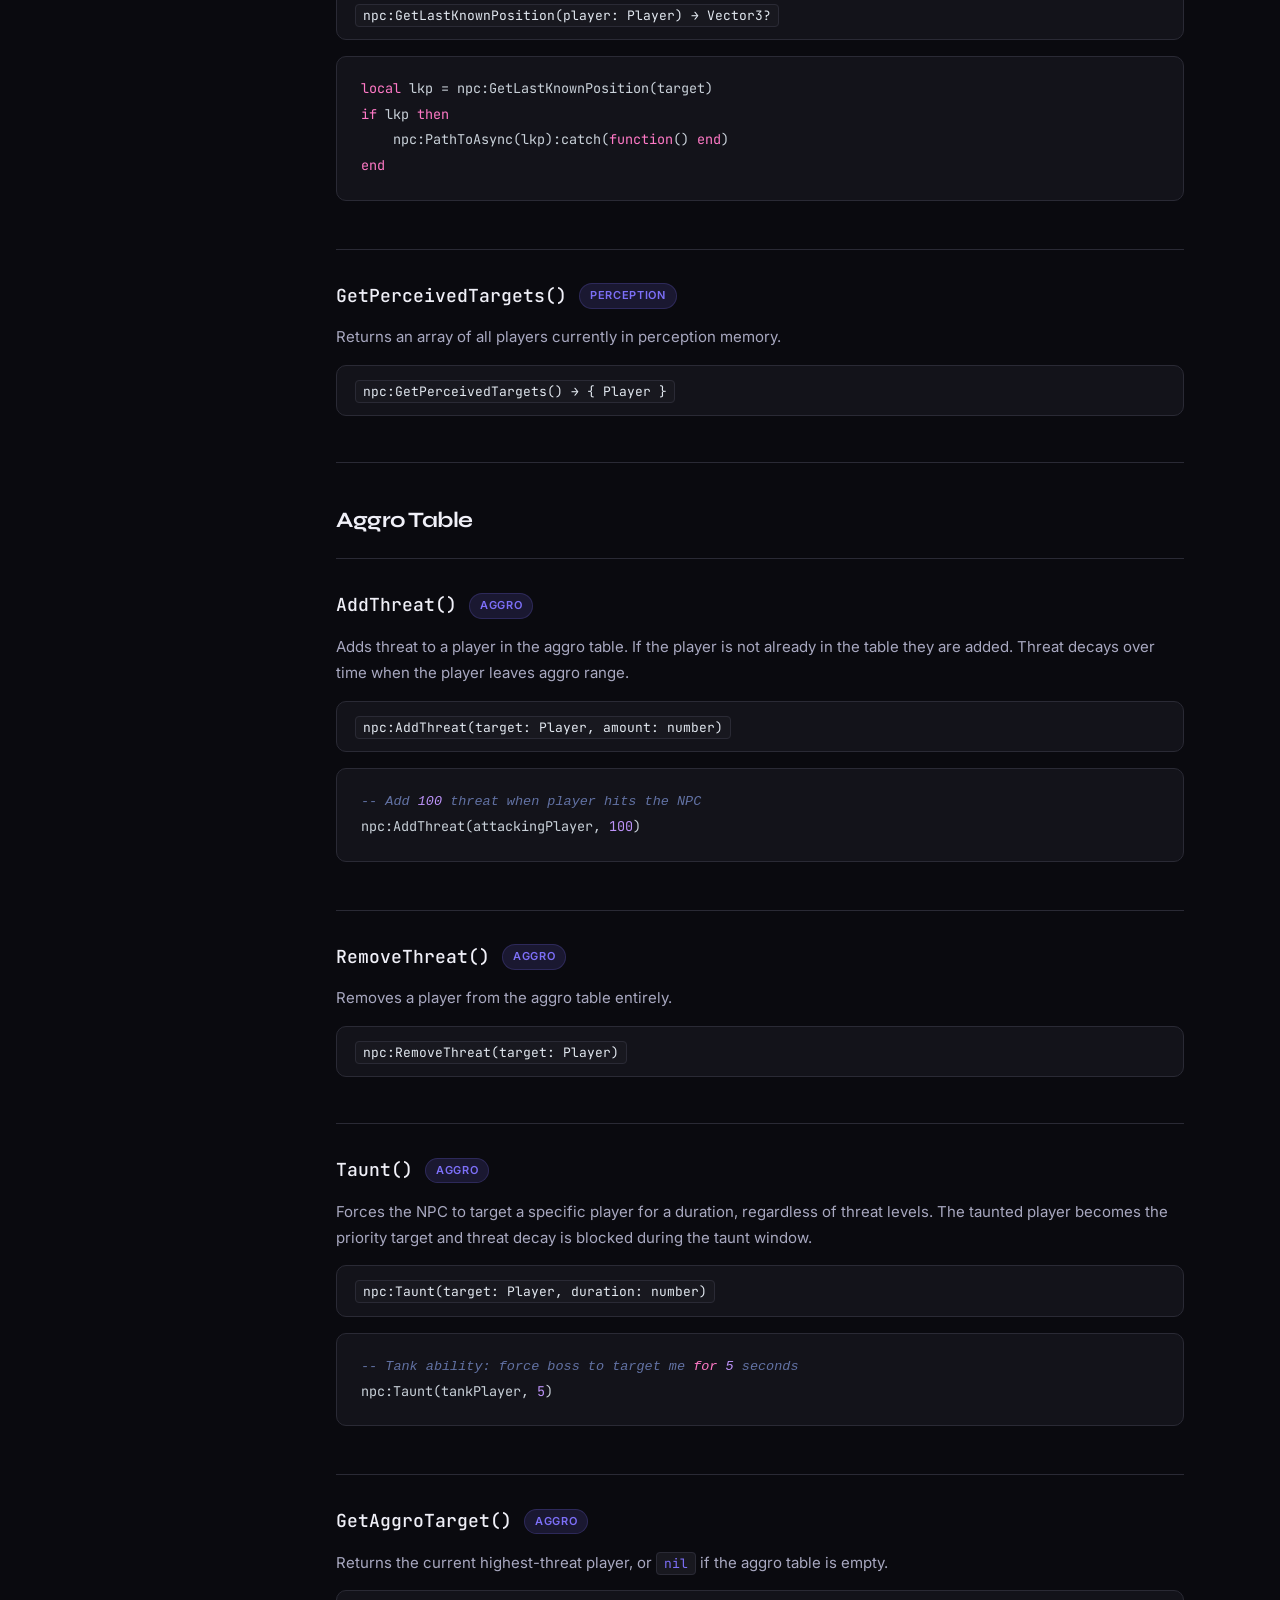
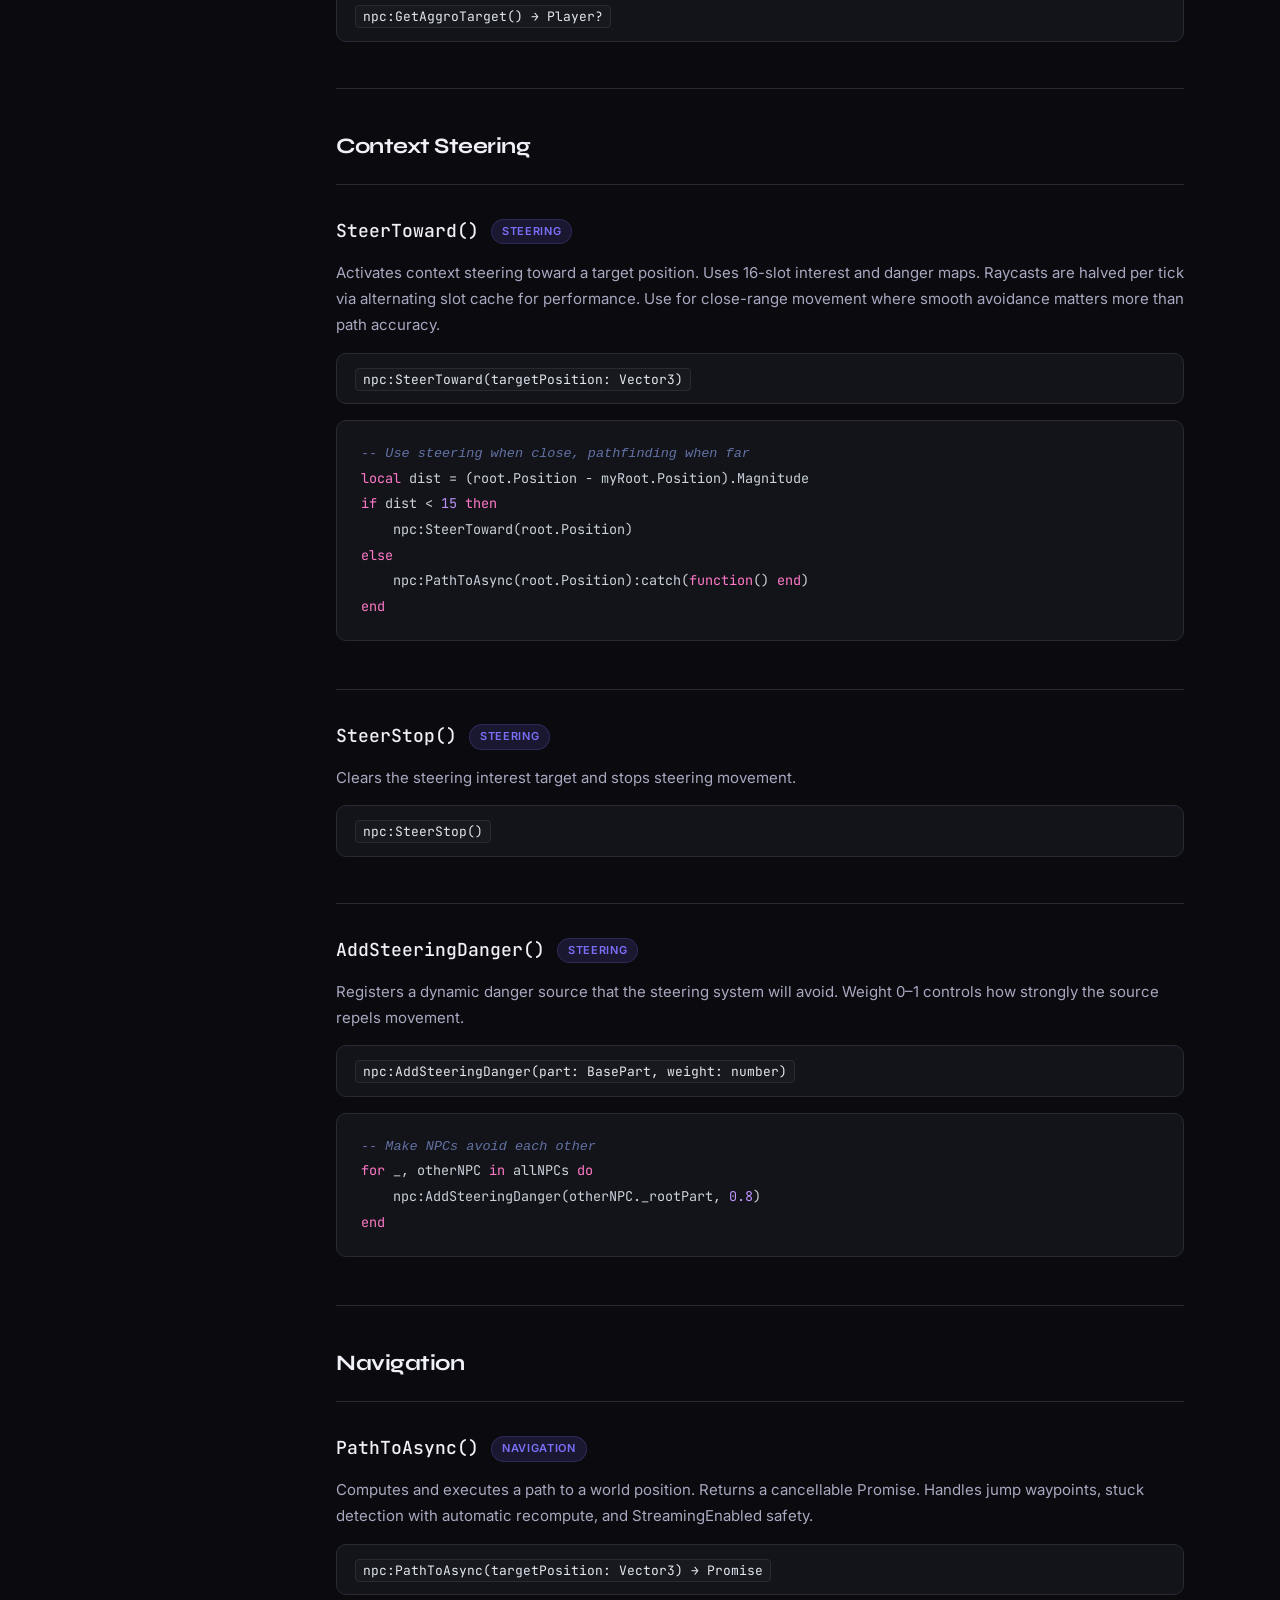
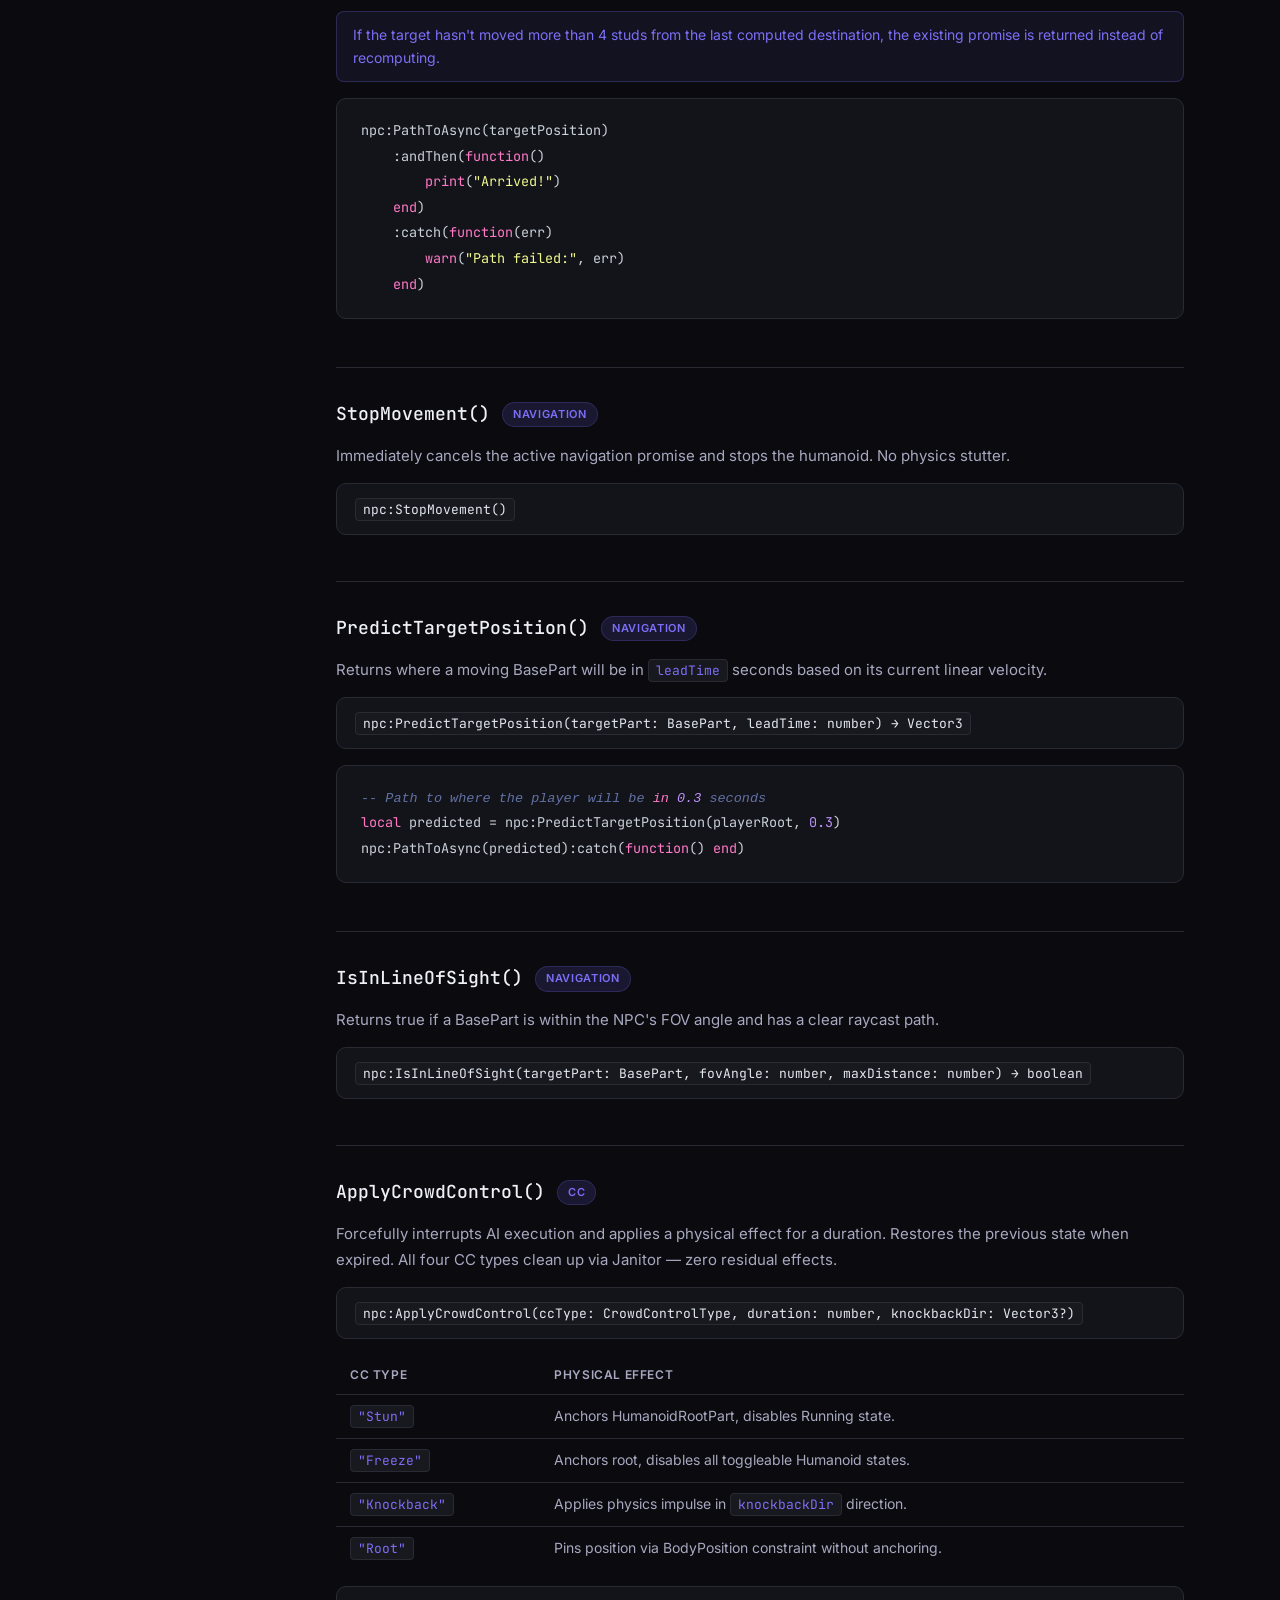
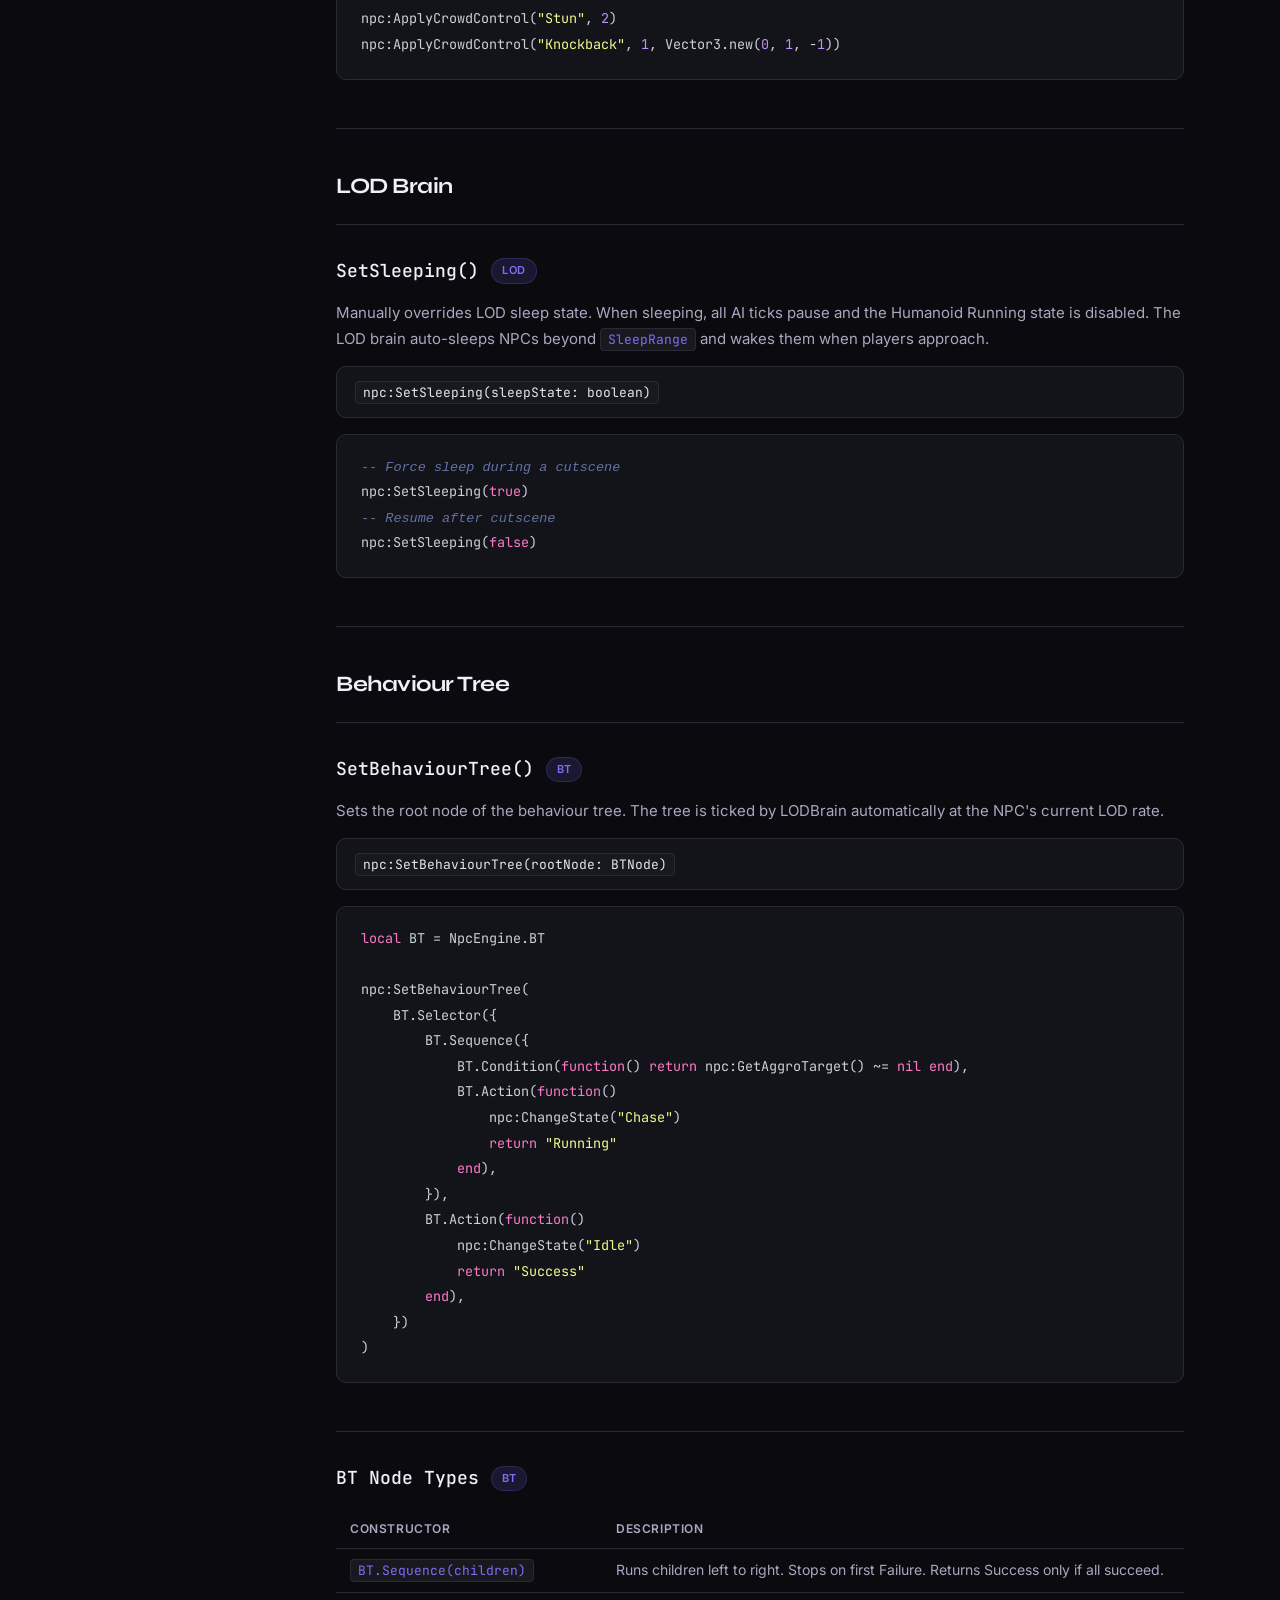
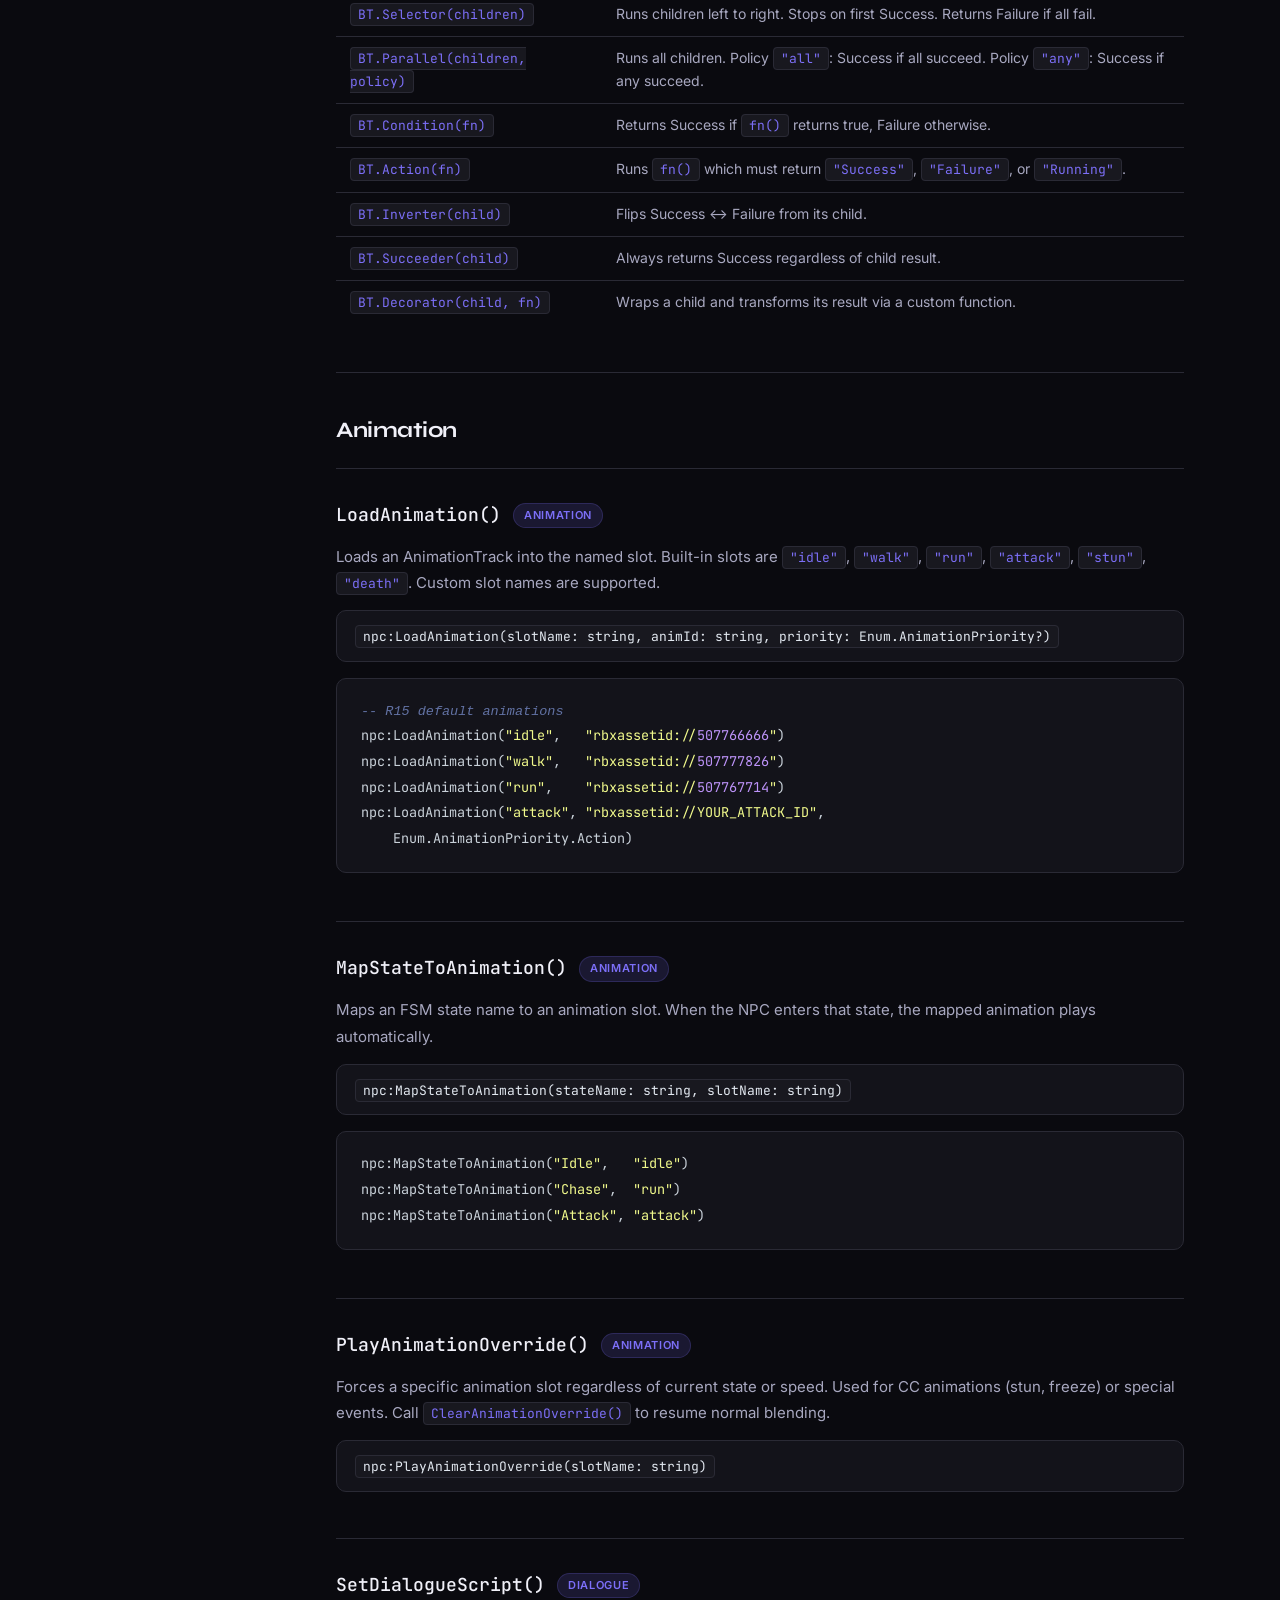
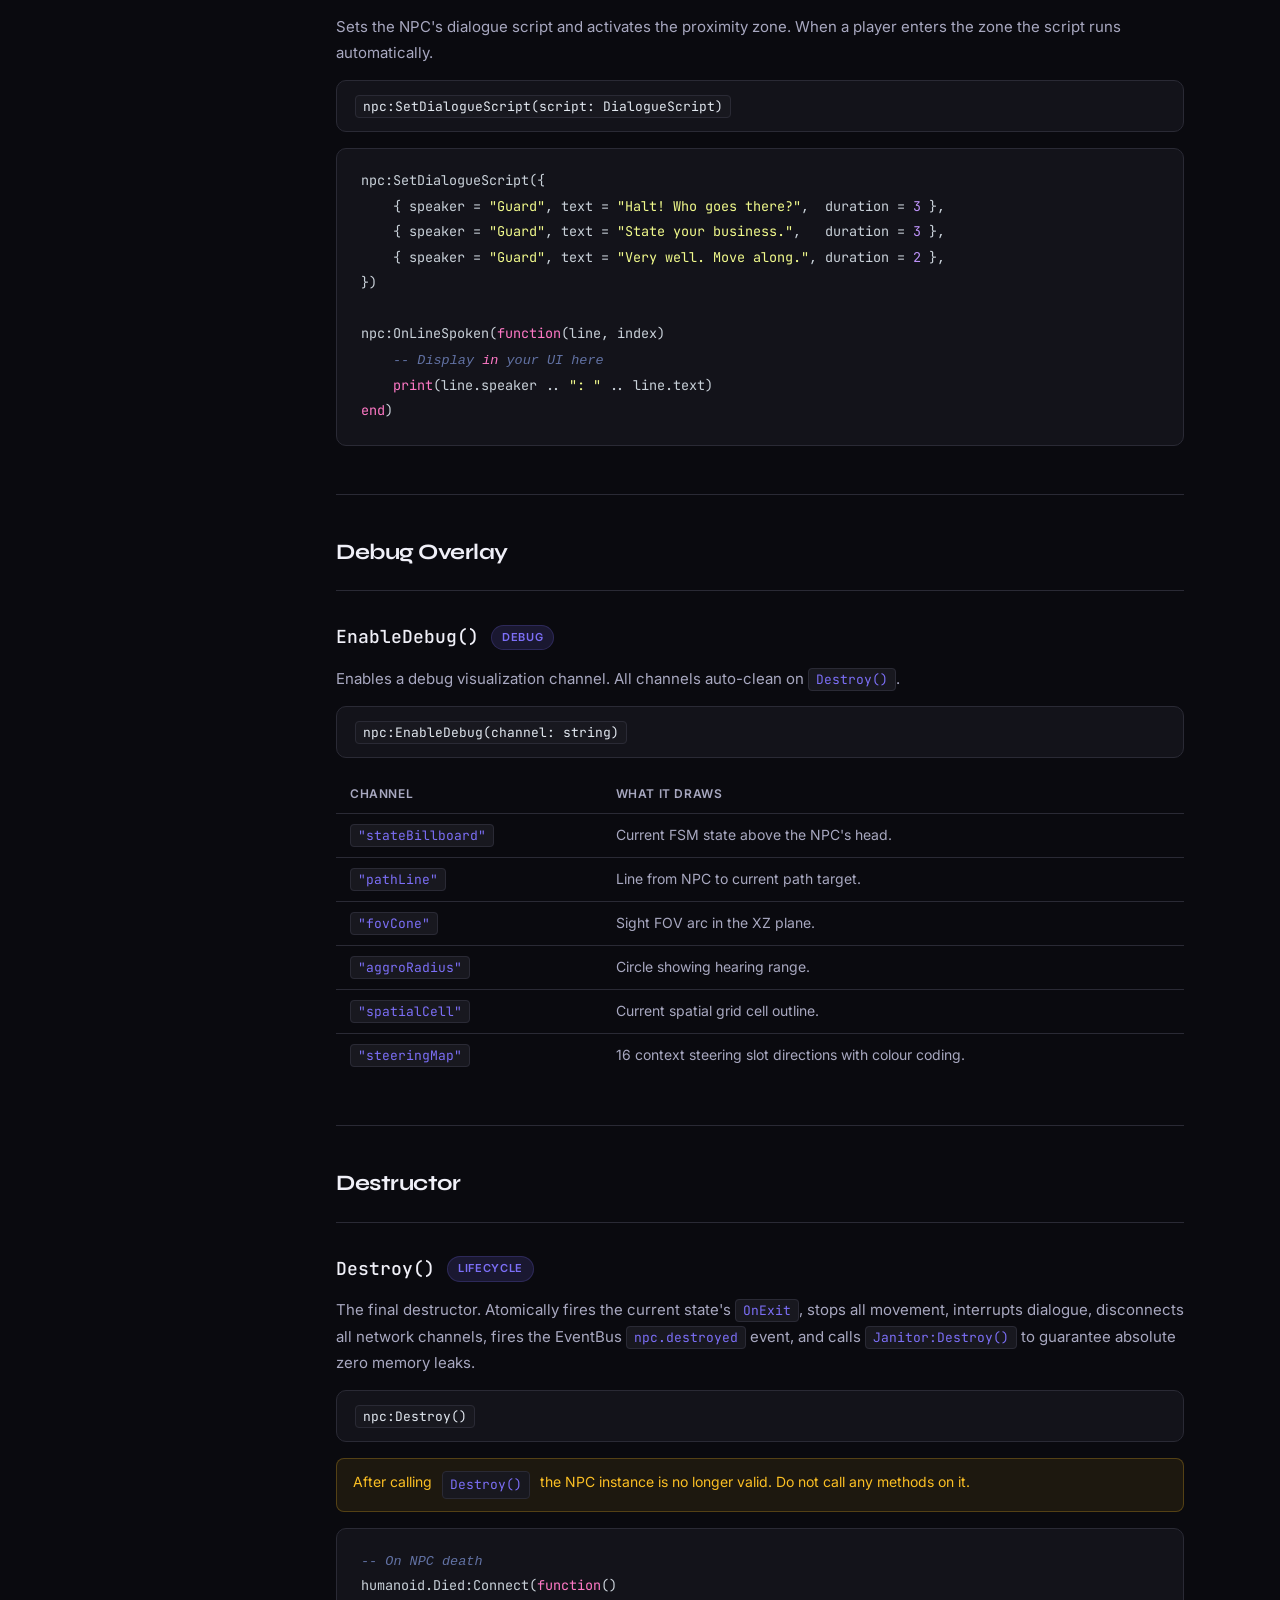
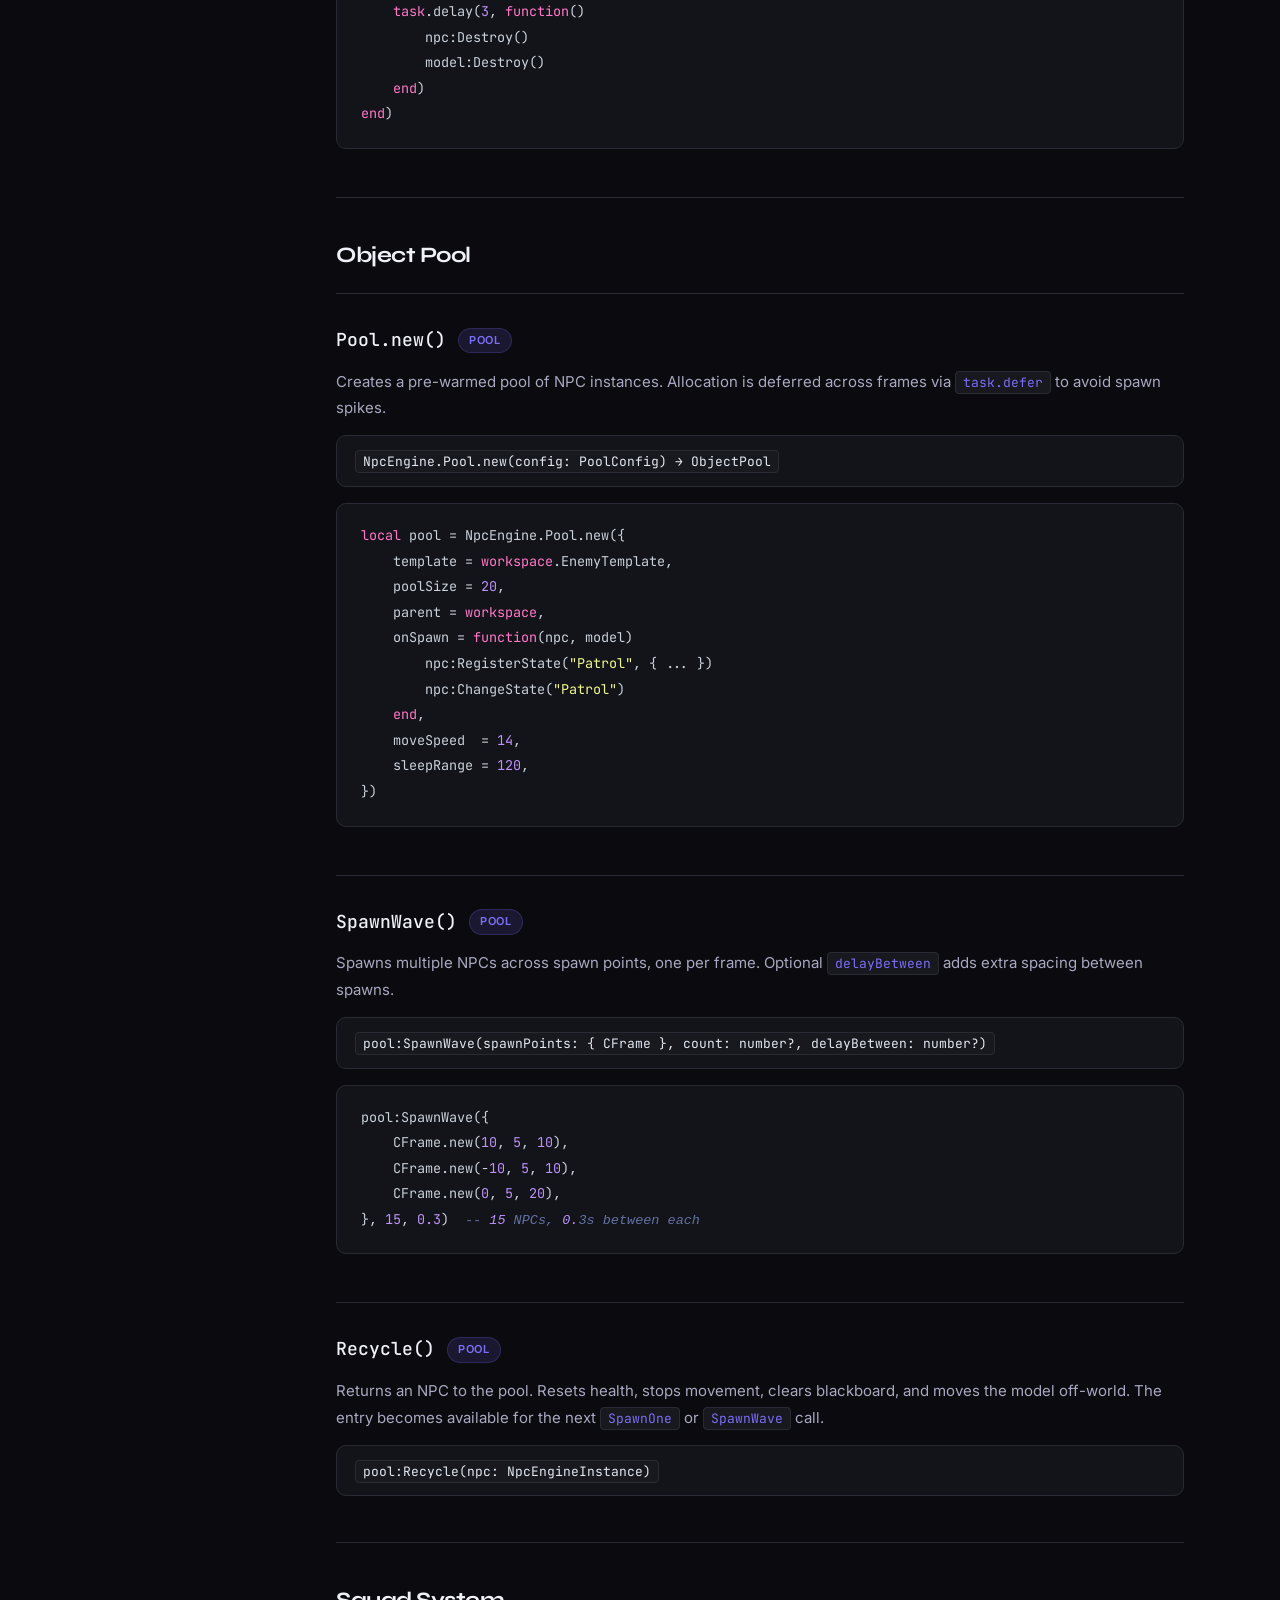
==== commit 52c08ca3: "Mobile features added" ====
--- a/api.html
+++ b/api.html
@@ -12,17 +12,32 @@
 
 <nav class="nav">
   <div class="nav-inner">
-    <a href="index.html" class="nav-logo">NpcEngine</a>
+    <a href="index.html" class="nav-logo">NPCEngine</a>
     <div class="nav-links">
       <a href="index.html">Home</a>
-      <a href="api.html" class="active">API Reference</a>
+      <a href="api.html">API Reference</a>
       <a href="guide.html">Quick Start</a>
       <a href="presets.html">Presets</a>
       <a href="examples.html">Examples</a>
     </div>
-    <a href="https://github.com/PPeter2/Npc-Engine" class="nav-github" target="_blank">GitHub ↗</a>
+    <a href="https://github.com/yourusername/NPCEngine" class="nav-github" target="_blank">GitHub ↗</a>
+    <button class="nav-hamburger" aria-label="Menu">
+      <span></span>
+      <span></span>
+      <span></span>
+    </button>
   </div>
 </nav>
+
+<div class="mobile-sidebar">
+  <a href="index.html">Home</a>
+  <a href="api.html">API Reference</a>
+  <a href="guide.html">Quick Start</a>
+  <a href="presets.html">Presets</a>
+  <a href="examples.html">Examples</a>
+  <div class="mobile-sidebar-divider"></div>
+  <a href="https://github.com/yourusername/NPCEngine" class="mobile-github" target="_blank">GitHub ↗</a>
+</div>
 
 <div class="api-layout">
 
--- a/css/style.css
+++ b/css/style.css
@@ -13,7 +13,7 @@
     --border-2:     #333340;
     --text:         #f0f0f8;
     --text-2:       #a8a8c0;
-    --text-3:       #6868808;
+    --text-3:       #555570;
     --accent:       #7c6ff7;
     --accent-2:     #5a52d5;
     --accent-glow:  rgba(124, 111, 247, 0.15);
@@ -130,6 +130,113 @@
     opacity: 1;
 }
 
+.nav-hamburger {
+    display: none;
+    flex-direction: column;
+    gap: 5px;
+    cursor: pointer;
+    padding: 6px;
+    border-radius: 6px;
+    transition: background var(--transition);
+    border: none;
+    background: transparent;
+    margin-left: auto;
+}
+
+.nav-hamburger:hover {
+    background: var(--bg-3);
+}
+
+.nav-hamburger span {
+    display: block;
+    width: 22px;
+    height: 2px;
+    background: var(--text);
+    border-radius: 2px;
+    transition: all var(--transition);
+}
+
+.nav-hamburger.open span:nth-child(1) {
+    transform: translateY(7px) rotate(45deg);
+}
+
+.nav-hamburger.open span:nth-child(2) {
+    opacity: 0;
+}
+
+.nav-hamburger.open span:nth-child(3) {
+    transform: translateY(-7px) rotate(-45deg);
+}
+
+.mobile-sidebar {
+    display: none;
+    position: fixed;
+    top: var(--nav-h);
+    left: 0;
+    right: 0;
+    bottom: 0;
+    z-index: 99;
+    background: var(--bg);
+    border-top: 1px solid var(--border);
+    overflow-y: auto;
+    padding: 24px 24px 48px;
+    flex-direction: column;
+    gap: 4px;
+}
+
+.mobile-sidebar.open {
+    display: flex;
+}
+
+.mobile-sidebar a {
+    font-size: 16px;
+    font-weight: 500;
+    color: var(--text-2);
+    padding: 13px 16px;
+    border-radius: 8px;
+    transition: all var(--transition);
+    border: 1px solid transparent;
+}
+
+.mobile-sidebar a:hover,
+.mobile-sidebar a.active {
+    color: var(--text);
+    background: var(--bg-3);
+    border-color: var(--border);
+    opacity: 1;
+}
+
+.mobile-sidebar a.active {
+    color: var(--accent);
+    border-color: rgba(124, 111, 247, 0.2);
+    background: var(--accent-glow);
+}
+
+.mobile-sidebar-divider {
+    height: 1px;
+    background: var(--border);
+    margin: 8px 0;
+}
+
+.mobile-sidebar .mobile-github {
+    font-size: 14px;
+    font-weight: 600;
+    color: var(--text-2);
+    padding: 13px 16px;
+    border-radius: 8px;
+    border: 1px solid var(--border);
+    text-align: center;
+    margin-top: 8px;
+    transition: all var(--transition);
+}
+
+.mobile-sidebar .mobile-github:hover {
+    color: var(--text);
+    border-color: var(--border-2);
+    background: var(--bg-3);
+    opacity: 1;
+}
+
 .hero {
     padding: 100px 32px 80px;
     text-align: center;
@@ -198,15 +305,13 @@
 }
 
 .hero-stats {
-    display: flex;
+    display: inline-flex;
     align-items: center;
     justify-content: center;
-    gap: 0;
     background: var(--bg-2);
     border: 1px solid var(--border);
     border-radius: var(--radius-lg);
     padding: 20px 32px;
-    display: inline-flex;
 }
 
 .stat {
@@ -467,14 +572,6 @@
     color: var(--accent);
 }
 
-.language-lua .keyword,
-.language-toml .keyword { color: #ff79c6; }
-.language-lua .string,
-.language-toml .string  { color: #f1fa8c; }
-.language-lua .comment  { color: #6272a4; font-style: italic; }
-.language-lua .number   { color: #bd93f9; }
-.language-lua .function { color: #50fa7b; }
-
 .api-layout {
     display: grid;
     grid-template-columns: 240px 1fr;
@@ -519,7 +616,6 @@
     text-transform: uppercase;
     color: var(--text-3);
     padding: 8px 8px 6px;
-    color: #555570;
 }
 
 .api-sidebar a {
@@ -841,11 +937,11 @@
     text-transform: uppercase;
 }
 
-.tag-ambient  { background: rgba(100, 220, 180, 0.1); color: #64dcb4; border: 1px solid rgba(100, 220, 180, 0.2); }
-.tag-patrol   { background: rgba(100, 180, 255, 0.1); color: #64b4ff; border: 1px solid rgba(100, 180, 255, 0.2); }
-.tag-guard    { background: rgba(255, 200, 100, 0.1); color: #ffc864; border: 1px solid rgba(255, 200, 100, 0.2); }
+.tag-ambient { background: rgba(100, 220, 180, 0.1); color: #64dcb4; border: 1px solid rgba(100, 220, 180, 0.2); }
+.tag-patrol { background: rgba(100, 180, 255, 0.1); color: #64b4ff; border: 1px solid rgba(100, 180, 255, 0.2); }
+.tag-guard { background: rgba(255, 200, 100, 0.1); color: #ffc864; border: 1px solid rgba(255, 200, 100, 0.2); }
 .tag-merchant { background: rgba(200, 150, 255, 0.1); color: #c896ff; border: 1px solid rgba(200, 150, 255, 0.2); }
-.tag-boss     { background: rgba(255, 100, 100, 0.1); color: #ff6464; border: 1px solid rgba(255, 100, 100, 0.2); }
+.tag-boss { background: rgba(255, 100, 100, 0.1); color: #ff6464; border: 1px solid rgba(255, 100, 100, 0.2); }
 
 .preset-stat-row {
     display: grid;
@@ -997,48 +1093,44 @@
     background: #444458;
 }
 
-@media (max-width: 1024px) {
-    .feature-grid,
-    .bench-grid {
-        grid-template-columns: repeat(2, 1fr);
-    }
-
-    .api-layout,
-    .guide-layout {
-        grid-template-columns: 1fr;
-    }
-
-    .api-sidebar,
-    .guide-sidebar {
+@media (max-width: 768px) {
+    .nav-links {
         display: none;
     }
 
-    .api-main {
-        padding: 32px 24px 60px;
-    }
-
-    .guide-main {
-        padding: 32px 24px 60px;
-    }
-}
-
-@media (max-width: 768px) {
+    .nav-github {
+        display: none;
+    }
+
+    .nav-hamburger {
+        display: flex;
+    }
+
     .nav-inner {
         padding: 0 16px;
-        gap: 16px;
-    }
-
-    .nav-links {
-        display: none;
+        gap: 0;
     }
 
     .hero {
         padding: 60px 16px 60px;
+    }
+
+    .hero-title {
+        letter-spacing: -1px;
+    }
+
+    .hero-sub {
+        font-size: 15px;
     }
 
     .hero-stats {
         flex-wrap: wrap;
         padding: 16px;
+        gap: 8px;
+    }
+
+    .stat {
+        padding: 8px 16px;
     }
 
     .stat-div {
@@ -1050,10 +1142,32 @@
         align-items: center;
     }
 
-    .feature-grid,
-    .bench-grid,
+    .feature-grid {
+        grid-template-columns: 1fr;
+    }
+
+    .bench-grid {
+        grid-template-columns: 1fr;
+    }
+
     .preset-grid {
         grid-template-columns: 1fr;
+    }
+
+    .container {
+        padding: 0 16px;
+    }
+
+    .features {
+        padding: 60px 0;
+    }
+
+    .quickstart {
+        padding: 60px 0;
+    }
+
+    .benchmarks {
+        padding: 60px 0;
     }
 
     .footer-inner {
@@ -1061,18 +1175,52 @@
         gap: 32px;
     }
 
-    .container {
-        padding: 0 16px;
-    }
-
-    .features,
-    .quickstart,
-    .benchmarks {
-        padding: 60px 0;
-    }
-
-    .presets-page,
+    .footer-links {
+        gap: 32px;
+    }
+
+    .api-layout {
+        grid-template-columns: 1fr;
+    }
+
+    .api-sidebar {
+        display: none;
+    }
+
+    .api-main {
+        padding: 24px 16px 60px;
+    }
+
+    .guide-layout {
+        grid-template-columns: 1fr;
+    }
+
+    .guide-sidebar {
+        display: none;
+    }
+
+    .guide-main {
+        padding: 32px 16px 60px;
+    }
+
+    .presets-page {
+        padding: 32px 16px 60px;
+    }
+
     .examples-page {
         padding: 32px 16px 60px;
     }
+
+    .preset-stat-row {
+        grid-template-columns: repeat(2, 1fr);
+    }
+
+    pre {
+        padding: 14px 16px;
+        font-size: 12px;
+    }
+
+    code {
+        font-size: 12px;
+    }
 }
